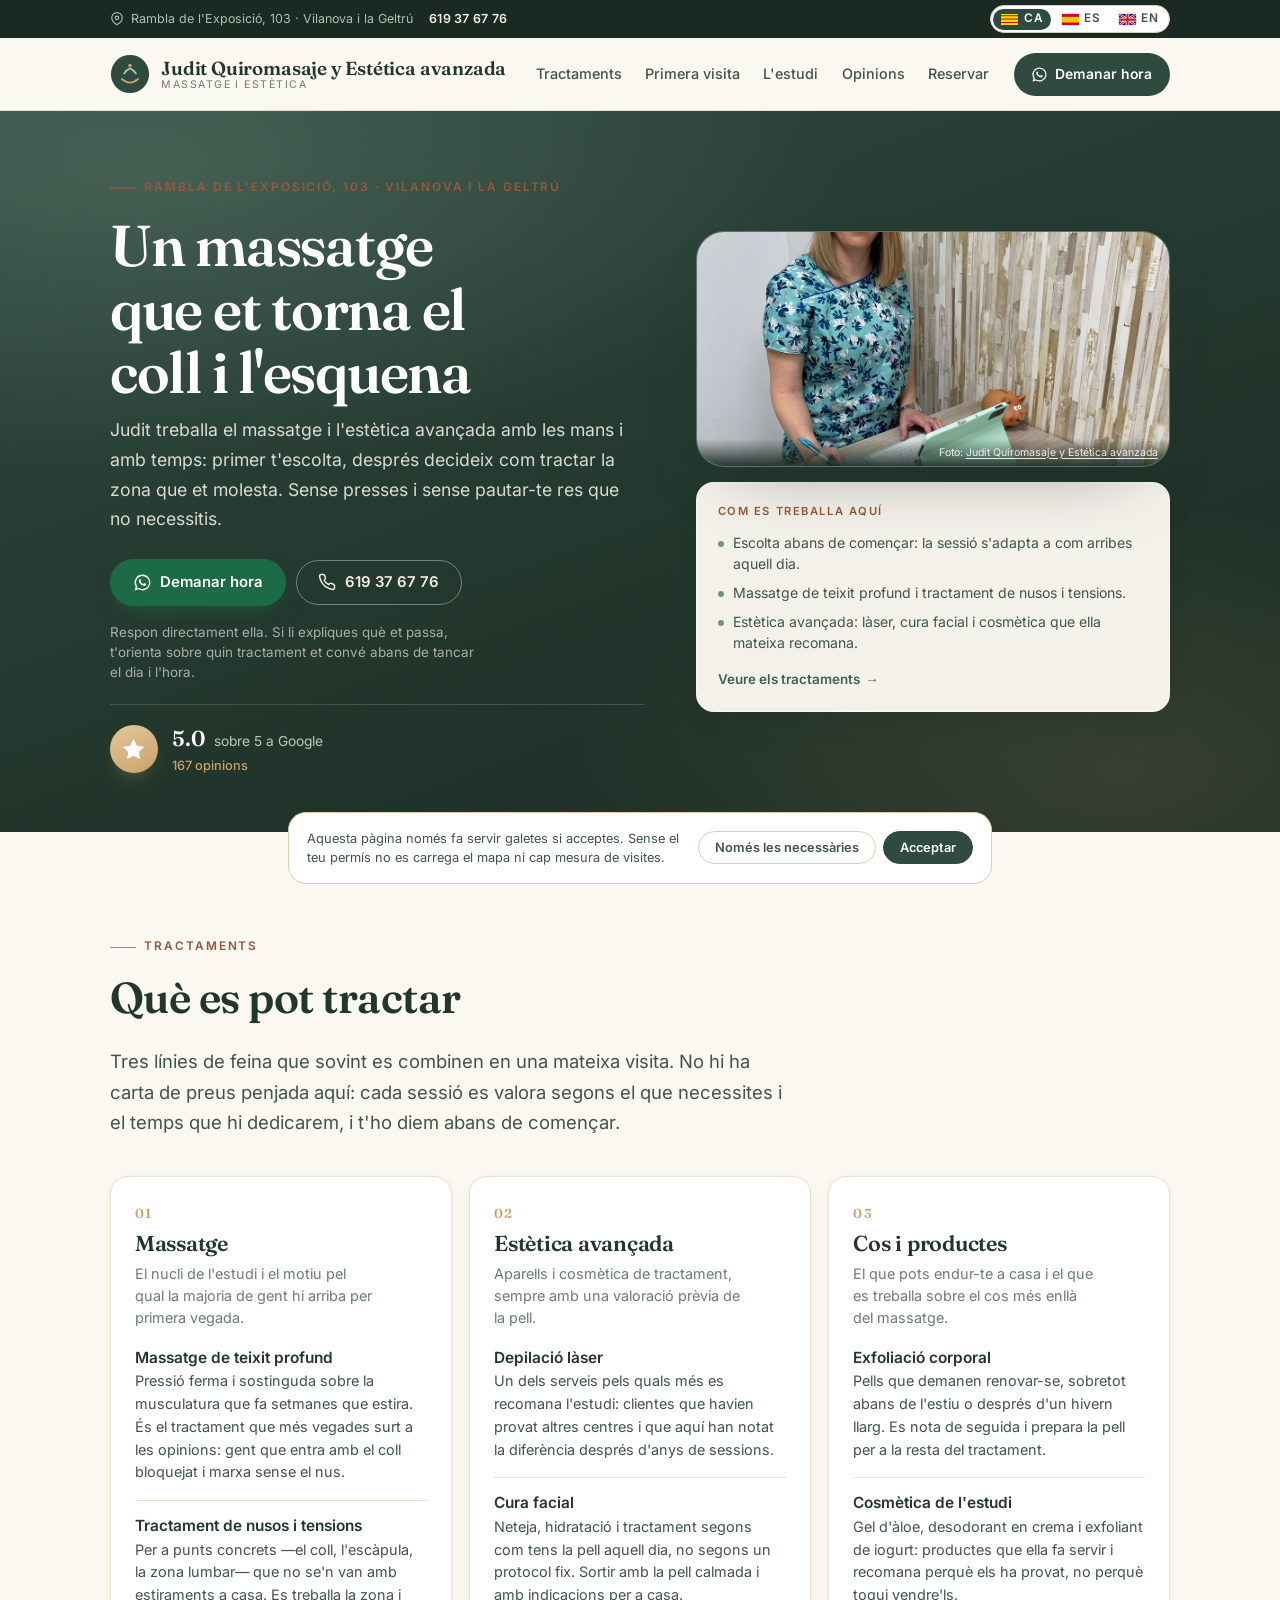
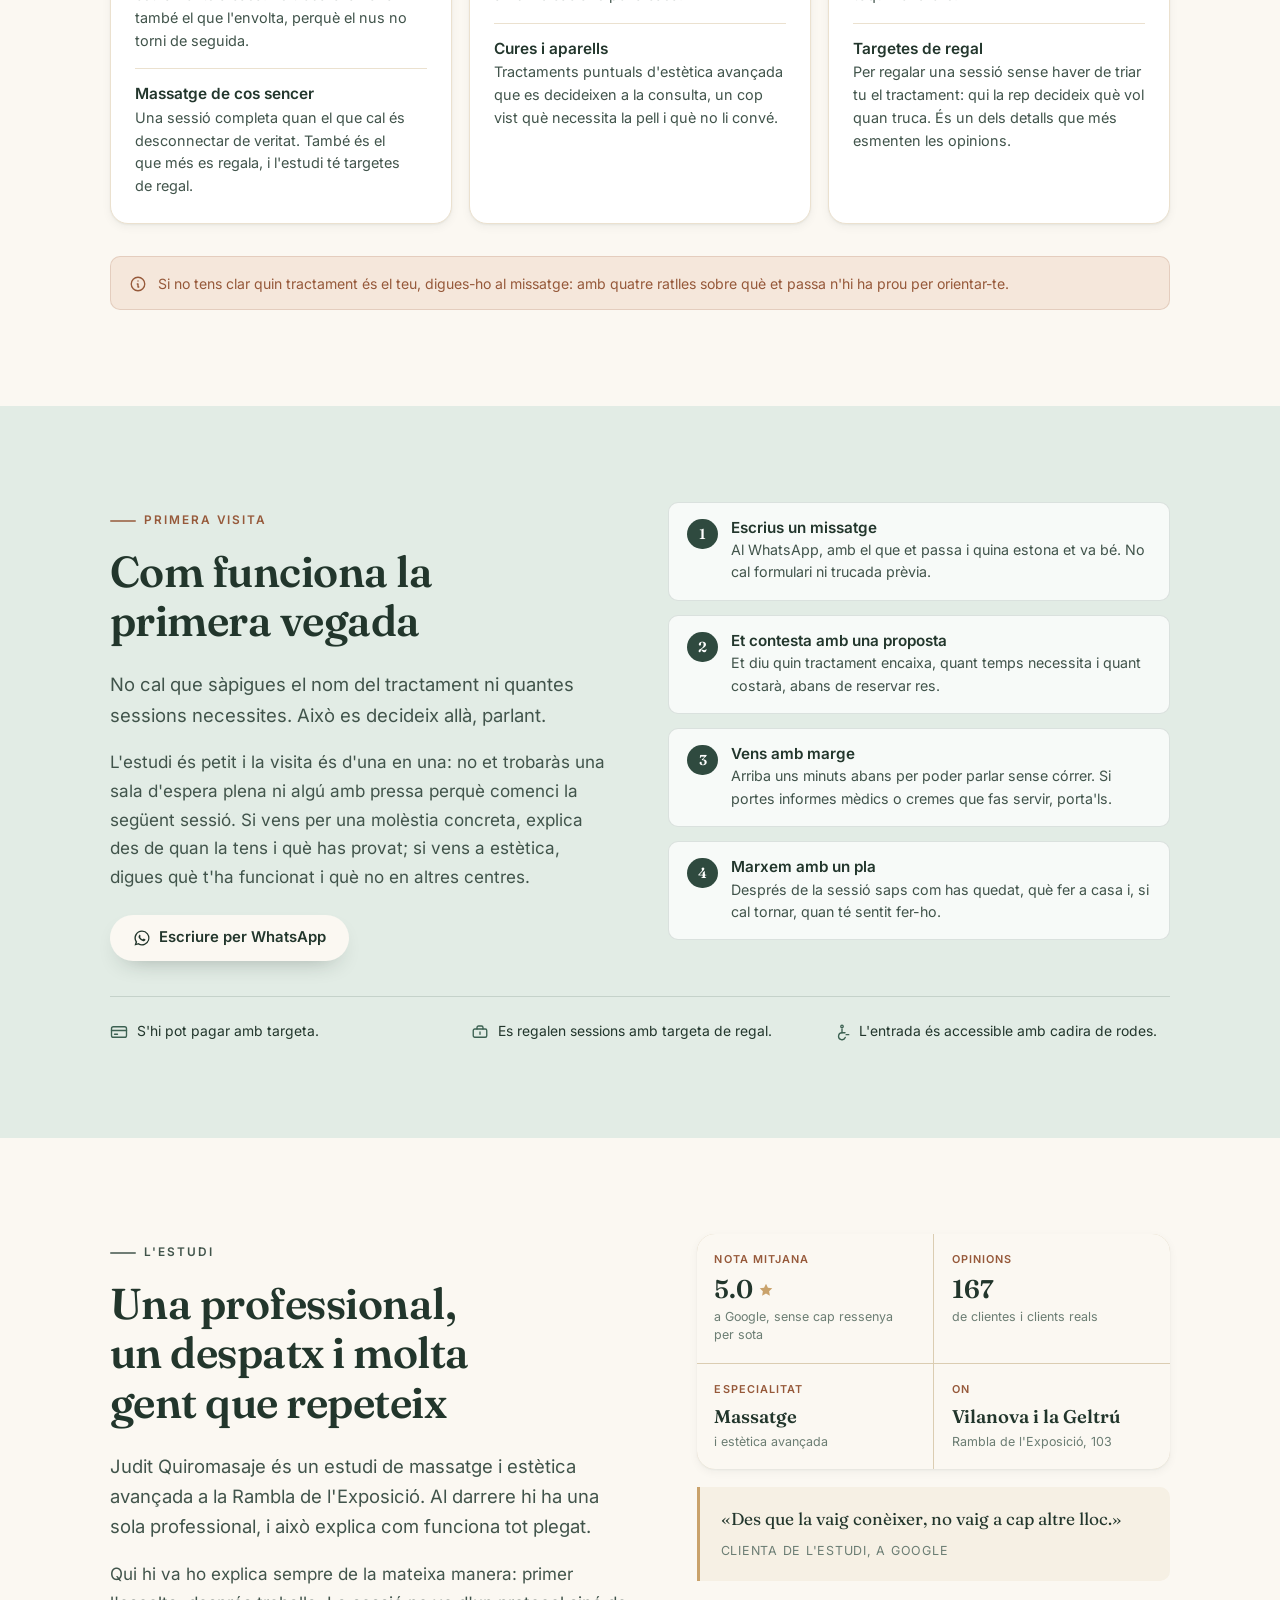
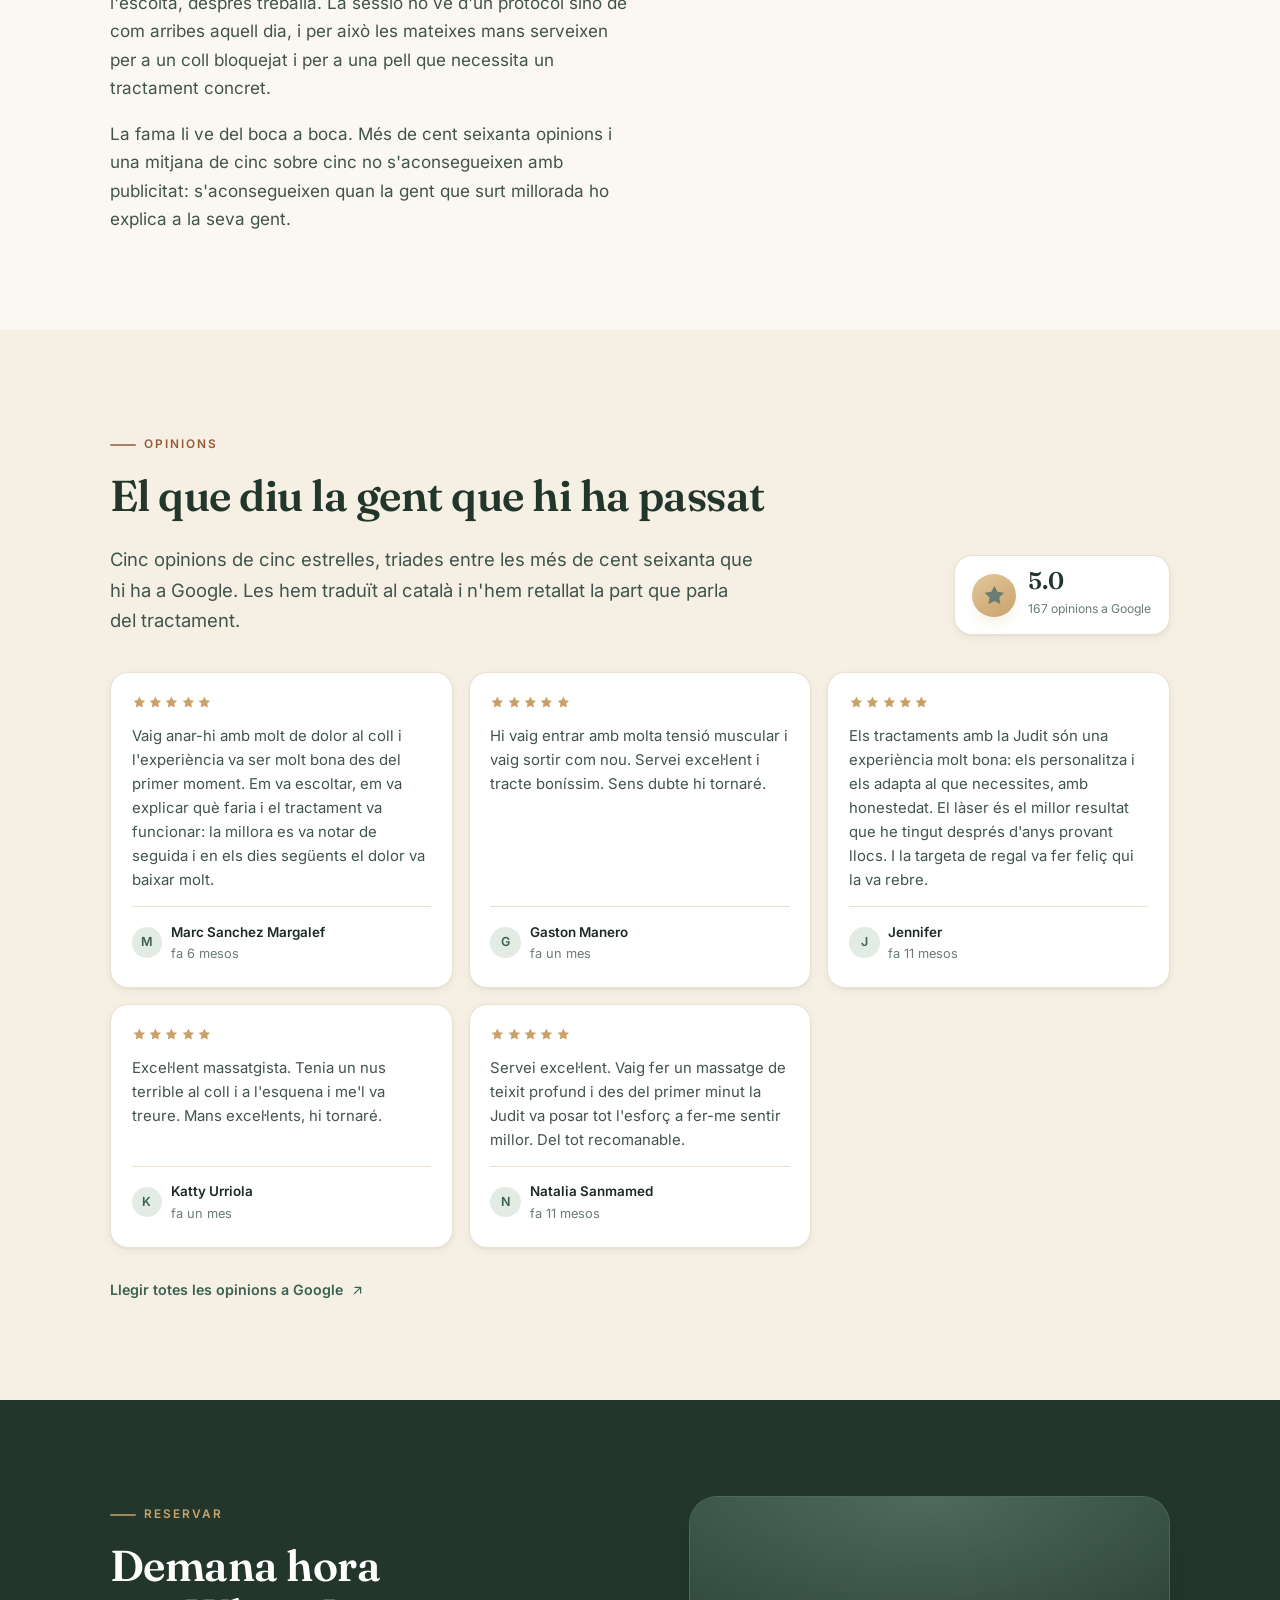
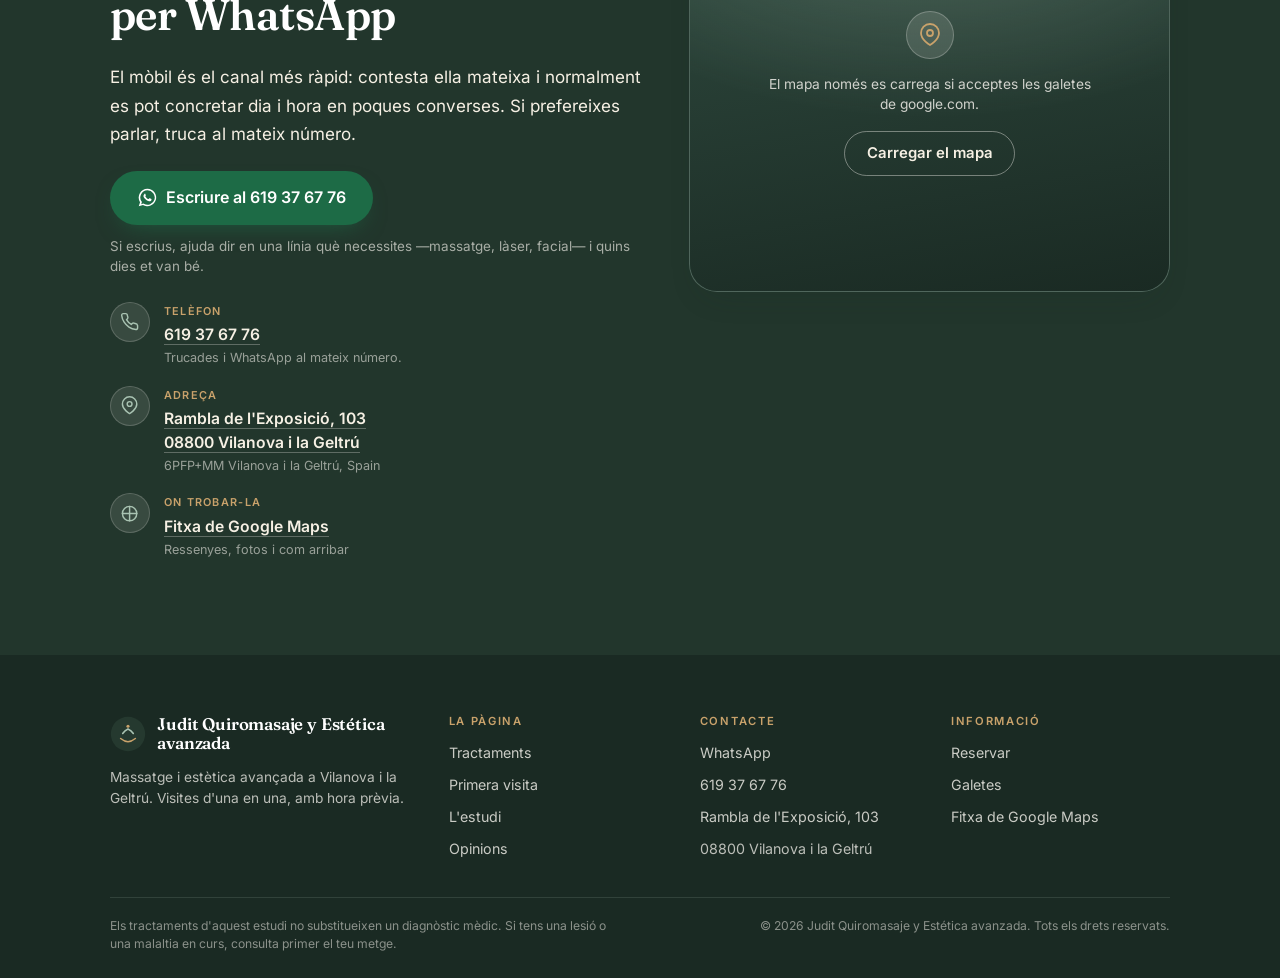
==== index.html @ f1882da8 "Trilingual site for juditquiromasaje" ====
<!DOCTYPE html>
<html lang="ca" dir="ltr">
<head>
<meta charset="utf-8">
<meta name="viewport" content="width=device-width, initial-scale=1">
<title>Judit Quiromasaje — Massatges i estètica avançada a Vilanova i la Geltrú</title>
<meta name="description" content="Estudi de massatge i estètica avançada a la Rambla de l&#39;Exposició, 103, Vilanova i la Geltrú. Massatge de teixit profund, tractaments facials i corporals, làser i cura de la pell. Demana hora per WhatsApp.">
<meta name="author" content="Judit Quiromasaje y Estética avanzada">
<meta name="theme-color" content="#2f4a3f">
<meta name="robots" content="index, follow">
<link rel="canonical" href="https://juditquiromasaje.vilanovailageltru.info/">

<meta property="og:type" content="website">
<meta property="og:site_name" content="Judit Quiromasaje y Estética avanzada">
<meta property="og:title" content="Judit Quiromasaje — Massatges i estètica avançada a Vilanova i la Geltrú">
<meta property="og:description" content="Estudi de massatge i estètica avançada a la Rambla de l&#39;Exposició, 103, Vilanova i la Geltrú. Massatge de teixit profund, tractaments facials i corporals, làser i cura de la pell. Demana hora per WhatsApp.">
<meta property="og:locale" content="ca_ES">
<meta property="og:url" content="https://juditquiromasaje.vilanovailageltru.info/">
<meta property="og:image" content="https://juditquiromasaje.vilanovailageltru.info/assets/img/og-image.jpg">
<meta property="og:image:width" content="1200">
<meta property="og:image:height" content="630">
<meta property="og:image:alt" content="Massatge i estètica avançada a Vilanova i la Geltrú, amb hora per WhatsApp">
<meta name="twitter:card" content="summary_large_image">
<meta name="twitter:title" content="Judit Quiromasaje — Massatges i estètica avançada a Vilanova i la Geltrú">
<meta name="twitter:description" content="Estudi de massatge i estètica avançada a la Rambla de l&#39;Exposició, 103, Vilanova i la Geltrú. Massatge de teixit profund, tractaments facials i corporals, làser i cura de la pell. Demana hora per WhatsApp.">
<meta name="twitter:image" content="https://juditquiromasaje.vilanovailageltru.info/assets/img/og-image.jpg">


<link rel="alternate" hreflang="ca-ES" href="https://juditquiromasaje.vilanovailageltru.info/">

<link rel="alternate" hreflang="es-ES" href="https://juditquiromasaje.vilanovailageltru.info/es/">

<link rel="alternate" hreflang="en-GB" href="https://juditquiromasaje.vilanovailageltru.info/en/">

<link rel="alternate" hreflang="x-default" href="https://juditquiromasaje.vilanovailageltru.info/">


<link rel="icon" href="./assets/img/favicon.svg" type="image/svg+xml">
<link rel="apple-touch-icon" href="./assets/img/apple-touch-icon.png">
<link rel="manifest" href="./site.webmanifest">
<link rel="preload" href="./assets/fonts/fraunces-latin.woff2" as="font" type="font/woff2" crossorigin>
<link rel="preload" href="./assets/fonts/inter-latin.woff2" as="font" type="font/woff2" crossorigin>
<link rel="stylesheet" href="./assets/css/styles.css">
<script type="application/ld+json">
{
  "@context": "https://schema.org",
  "@type": "HealthAndBeautyBusiness",
  "@id": "https://juditquiromasaje.vilanovailageltru.info/#business",
  "name": "Judit Quiromasaje y Estética avanzada",
  "url": "https://juditquiromasaje.vilanovailageltru.info",
  "image": "https://juditquiromasaje.vilanovailageltru.info/assets/img/og-image.jpg",
  "telephone": "+34619376776",
  "address": {
    "@type": "PostalAddress",
    "streetAddress": "Rambla de l'Exposició, 103",
    "postalCode": "08800",
    "addressLocality": "Vilanova i la Geltrú",
    "addressRegion": "Barcelona",
    "addressCountry": "ES"
  },
  "geo": {
    "@type": "GeoCoordinates",
    "latitude": 41.224205,
    "longitude": 1.7366772
  },
  "hasMap": "https://maps.google.com/?cid=7962689806372294087&g_mp=Cilnb29nbGUubWFwcy5wbGFjZXMudjEuUGxhY2VzLlNlYXJjaE5lYXJieRACGAQgAA",
  "inLanguage": "ca",
  "aggregateRating": {
    "@type": "AggregateRating",
    "ratingValue": 5,
    "reviewCount": 167,
    "bestRating": 5,
    "worstRating": 1
  }
}
</script>
<script>
  /* Google Analytics 4 with consent mode. Goes in <head> of every generated page,
     before any other script. Nothing is fetched from Google until the visitor
     accepts, and storage stays denied by default even if the tag loads elsewhere. */
  (function () {
    var ID = 'G-71LT2Q093H';
    var KEY = 'cookie-consent-v1';
    var accepted = false;
    try { accepted = localStorage.getItem(KEY) === 'accepted'; } catch (e) {}

    window.dataLayer = window.dataLayer || [];
    window.gtag = function () { window.dataLayer.push(arguments); };
    gtag('js', new Date());

    gtag('consent', 'default', {
      ad_storage: 'denied',
      ad_user_data: 'denied',
      ad_personalization: 'denied',
      analytics_storage: 'denied'
    });

    function load() {
      if (window.__gaLoaded) return;
      window.__gaLoaded = true;
      var s = document.createElement('script');
      s.async = true;
      s.src = 'https://www.googletagmanager.com/gtag/js?id=' + ID;
      document.head.appendChild(s);
      gtag('config', ID);
    }

    function grant() {
      load();
      gtag('consent', 'update', {
        ad_storage: 'granted',
        ad_user_data: 'granted',
        ad_personalization: 'granted',
        analytics_storage: 'granted'
      });
    }

    /* The cookie banner calls this from BOTH buttons; nothing touches Google before it runs. */
    window.__analyticsConsent = function (isAccepted) {
      try { localStorage.setItem(KEY, isAccepted ? 'accepted' : 'essential'); } catch (e) {}
      if (isAccepted) grant();
    };

    if (accepted) grant();
  })();
</script>
</head>
<body>
<a class="skip-link" href="#main">Salta al contingut</a>

<div class="topbar">
  <div class="wrap topbar__inner">
    <p class="topbar__note">
      <svg viewBox="0 0 24 24" width="14" height="14" fill="none" stroke="currentColor" stroke-width="1.9" stroke-linecap="round" stroke-linejoin="round" aria-hidden="true"><path d="M21 10c0 7-9 12-9 12S3 17 3 10a9 9 0 0 1 18 0Z"/><circle cx="12" cy="10" r="3"/></svg>
      Rambla de l&#39;Exposició, 103 · Vilanova i la Geltrú
    </p>
    <p class="topbar__phone">
      <a href="tel:+34619376776">619 37 67 76</a>
    </p>
    <nav class="langs" aria-label="Idioma">
      
      <a class="langs__link" href="./" hreflang="ca" lang="ca" aria-current="true">
        <span class="langs__flag" aria-hidden="true"><svg viewBox="0 0 24 16"><rect width="24" height="16" fill="#fcdd09"/><g fill="#da121a"><rect y="1.6" width="24" height="1.6"/><rect y="6.4" width="24" height="1.6"/><rect y="11.2" width="24" height="1.6"/></g></svg></span>
        <span class="langs__code">ca</span>
        <span class="sr-only">Català</span>
      </a>
      
      <a class="langs__link" href="./es/" hreflang="es" lang="es">
        <span class="langs__flag" aria-hidden="true"><svg viewBox="0 0 24 16"><rect width="24" height="16" fill="#c60b1e"/><rect y="4" width="24" height="8" fill="#ffc400"/></svg></span>
        <span class="langs__code">es</span>
        <span class="sr-only">Español</span>
      </a>
      
      <a class="langs__link" href="./en/" hreflang="en" lang="en">
        <span class="langs__flag" aria-hidden="true"><svg viewBox="0 0 24 16"><rect width="24" height="16" fill="#00247d"/><path d="M0 0 24 16M24 0 0 16" stroke="#fff" stroke-width="3.2"/><path d="M0 0 24 16M24 0 0 16" stroke="#cf142b" stroke-width="1.6"/><path d="M12 0v16M0 8h24" stroke="#fff" stroke-width="5.2"/><path d="M12 0v16M0 8h24" stroke="#cf142b" stroke-width="3"/></svg></span>
        <span class="langs__code">en</span>
        <span class="sr-only">English</span>
      </a>
      
    </nav>
  </div>
</div>

<header class="header">
  <div class="wrap header__inner">
    <a class="brand" href="./" aria-label="Judit Quiromasaje y Estética avanzada — Vilanova i la Geltrú">
      <svg class="brand__mark" viewBox="0 0 44 44" width="40" height="40" aria-hidden="true">
        <circle cx="22" cy="22" r="21" fill="#2f4a3f"/>
        <path d="M13 27.5c3.2 2.6 5.9 3.9 9 3.9s5.8-1.3 9-3.9" stroke="#c9a26b" stroke-width="1.9" fill="none" stroke-linecap="round"/>
        <path d="M15.5 21.4c2-3.1 4.1-4.6 6.5-5.6 2.4 1 4.5 2.5 6.5 5.6" stroke="#a9c3b2" stroke-width="1.9" fill="none" stroke-linecap="round"/>
        <circle cx="22" cy="12.6" r="1.9" fill="#c9a26b"/>
      </svg>
      <span class="brand__text">
        <span class="brand__name">Judit Quiromasaje y Estética avanzada</span>
        <span class="brand__sub">Massatge i estètica</span>
      </span>
    </a>
    <nav class="nav" id="site-nav" data-open="false" aria-label="Navegació principal">
      <ul class="nav__list">
        <li><a class="nav__link" href="#tractaments">Tractaments</a></li>
        <li><a class="nav__link" href="#primera-visita">Primera visita</a></li>
        <li><a class="nav__link" href="#estudi">L&#39;estudi</a></li>
        <li><a class="nav__link" href="#opinions">Opinions</a></li>
        <li><a class="nav__link" href="#contacte">Reservar</a></li>
      </ul>
    </nav>
    <a class="header__cta" href="https://wa.me/34619376776" target="_blank" rel="noopener">
      <svg viewBox="0 0 24 24" width="17" height="17" fill="currentColor" aria-hidden="true"><path d="M12 2a10 10 0 0 0-8.5 15.3L2 22l4.8-1.4A10 10 0 1 0 12 2Zm0 1.8a8.2 8.2 0 1 1-4.2 15.2l-.4-.2-2.6.8.8-2.5-.3-.4A8.2 8.2 0 0 1 12 3.8Zm-3 4c-.2 0-.5.1-.7.4-.3.3-.9 1-.9 2s.7 2.2 1 2.5c.2.3 1.5 2.1 3.7 2.9 1.8.7 2.2.6 2.6.6.5 0 1.5-.6 1.7-1.2.2-.6.2-1.1.2-1.2-.1-.1-.3-.2-.6-.3l-1.5-.7c-.2-.1-.4-.1-.5.1l-.6.8c-.1.2-.3.2-.5.1a7 7 0 0 1-2-1.3 7.6 7.6 0 0 1-1.4-1.8c-.1-.2 0-.3.1-.4l.5-.6c.1-.2.1-.3 0-.4l-.7-1.6c-.1-.4-.3-.4-.4-.4H9Z"/></svg>
      Demanar hora
    </a>
    <button class="nav-toggle" type="button" aria-expanded="false" aria-controls="site-nav" aria-label="Obre o tanca el menú">
      <svg viewBox="0 0 24 24" width="22" height="22" fill="none" stroke="currentColor" stroke-width="2" stroke-linecap="round" aria-hidden="true"><path d="M4 7h16M4 12h16M4 17h16"/></svg>
    </button>
  </div>
</header>

<main id="main">

  <!-- ================= HERO ================= -->
  <section class="hero" aria-labelledby="hero-title">
    <span class="hero__wash" aria-hidden="true"></span>
    <div class="wrap hero__inner">
      <div class="hero__copy">
        <p class="eyebrow">Rambla de l&#39;Exposició, 103 · Vilanova i la Geltrú</p>
        <h1 class="hero__title" id="hero-title">Un massatge que et torna el coll i l&#39;esquena</h1>
        <p class="hero__subtitle">Judit treballa el massatge i l&#39;estètica avançada amb les mans i amb temps: primer t&#39;escolta, després decideix com tractar la zona que et molesta. Sense presses i sense pautar-te res que no necessitis.</p>
        <div class="hero__actions">
          <a class="btn btn--wa" href="https://wa.me/34619376776" target="_blank" rel="noopener">
            <svg viewBox="0 0 24 24" width="19" height="19" fill="currentColor" aria-hidden="true"><path d="M12 2a10 10 0 0 0-8.5 15.3L2 22l4.8-1.4A10 10 0 1 0 12 2Zm0 1.8a8.2 8.2 0 1 1-4.2 15.2l-.4-.2-2.6.8.8-2.5-.3-.4A8.2 8.2 0 0 1 12 3.8Zm-3 4c-.2 0-.5.1-.7.4-.3.3-.9 1-.9 2s.7 2.2 1 2.5c.2.3 1.5 2.1 3.7 2.9 1.8.7 2.2.6 2.6.6.5 0 1.5-.6 1.7-1.2.2-.6.2-1.1.2-1.2-.1-.1-.3-.2-.6-.3l-1.5-.7c-.2-.1-.4-.1-.5.1l-.6.8c-.1.2-.3.2-.5.1a7 7 0 0 1-2-1.3 7.6 7.6 0 0 1-1.4-1.8c-.1-.2 0-.3.1-.4l.5-.6c.1-.2.1-.3 0-.4l-.7-1.6c-.1-.4-.3-.4-.4-.4H9Z"/></svg>
            Demanar hora
          </a>
          <a class="btn btn--outline" href="tel:+34619376776">
            <svg viewBox="0 0 24 24" width="18" height="18" fill="none" stroke="currentColor" stroke-width="1.9" stroke-linecap="round" stroke-linejoin="round" aria-hidden="true"><path d="M22 16.9v3a2 2 0 0 1-2.2 2 19.8 19.8 0 0 1-8.6-3.1 19.5 19.5 0 0 1-6-6A19.8 19.8 0 0 1 2.1 4.2 2 2 0 0 1 4.1 2h3a2 2 0 0 1 2 1.7c.1.9.4 1.8.7 2.6a2 2 0 0 1-.5 2.1L8.1 9.6a16 16 0 0 0 6 6l1.2-1.2a2 2 0 0 1 2.1-.5c.8.3 1.7.6 2.6.7a2 2 0 0 1 1.7 2.1Z"/></svg>
            619 37 67 76
          </a>
        </div>
        <p class="hero__hint">Respon directament ella. Si li expliques què et passa, t&#39;orienta sobre quin tractament et convé abans de tancar el dia i l&#39;hora.</p>
        <div class="hero__proof">
          <span class="rating__star" aria-hidden="true">
            <svg viewBox="0 0 24 24" fill="currentColor"><path d="M12 2.6l2.9 5.9 6.5.95-4.7 4.6 1.1 6.45L12 17.4l-5.8 3.1 1.1-6.45-4.7-4.6 6.5-.95L12 2.6Z"/></svg>
          </span>
          <p class="hero__proofText">
            <strong>5.0</strong> sobre 5 a Google
            <span class="rating__count">167 opinions</span>
          </p>
        </div>
      </div>

      <div class="hero__aside">
        
        <figure class="hero__photo">
          <img src="./assets/img/hero-photo.jpg" alt="Interior de l&#39;estudi de massatge i estètica de Judit Quiromasaje, a Vilanova i la Geltrú" width="1050" height="1400" fetchpriority="high" decoding="async">
          
          <figcaption data-photo-credit>Foto:
            <a href="https://maps.google.com/maps/contrib/117145255998800128202" target="_blank" rel="noopener nofollow">Judit Quiromasaje y Estética avanzada</a>
          </figcaption>
          
        </figure>
        
        <div class="hero__card">
          <p class="hero__cardKicker">Com es treballa aquí</p>
          <ul class="hero__cardList">
            <li>
              <span class="dot" aria-hidden="true"></span>
              <span>Escolta abans de començar: la sessió s&#39;adapta a com arribes aquell dia.</span>
            </li>
            <li>
              <span class="dot" aria-hidden="true"></span>
              <span>Massatge de teixit profund i tractament de nusos i tensions.</span>
            </li>
            <li>
              <span class="dot" aria-hidden="true"></span>
              <span>Estètica avançada: làser, cura facial i cosmètica que ella mateixa recomana.</span>
            </li>
          </ul>
          <a class="hero__cardLink" href="#tractaments">Veure els tractaments</a>
        </div>
      </div>
    </div>
  </section>

  <!-- ================= TREATMENTS ================= -->
  <section class="section" id="tractaments" aria-labelledby="treat-title">
    <div class="wrap">
      <div class="section__head reveal">
        <p class="eyebrow">Tractaments</p>
        <h2 class="h2" id="treat-title">Què es pot tractar</h2>
        <p class="lead">Tres línies de feina que sovint es combinen en una mateixa visita. No hi ha carta de preus penjada aquí: cada sessió es valora segons el que necessites i el temps que hi dedicarem, i t&#39;ho diem abans de començar.</p>
      </div>

      <div class="groups">
        <article class="group reveal">
          <header class="group__head">
            <span class="group__index">01</span>
            <h3 class="group__title">Massatge</h3>
            <p class="group__lead">El nucli de l&#39;estudi i el motiu pel qual la majoria de gent hi arriba per primera vegada.</p>
          </header>
          <ul class="group__list">
            
            <li class="treatment">
              <h4 class="treatment__name">Massatge de teixit profund</h4>
              <p class="treatment__text">Pressió ferma i sostinguda sobre la musculatura que fa setmanes que estira. És el tractament que més vegades surt a les opinions: gent que entra amb el coll bloquejat i marxa sense el nus.</p>
            </li>
            
            <li class="treatment">
              <h4 class="treatment__name">Tractament de nusos i tensions</h4>
              <p class="treatment__text">Per a punts concrets —el coll, l&#39;escàpula, la zona lumbar— que no se&#39;n van amb estiraments a casa. Es treballa la zona i també el que l&#39;envolta, perquè el nus no torni de seguida.</p>
            </li>
            
            <li class="treatment">
              <h4 class="treatment__name">Massatge de cos sencer</h4>
              <p class="treatment__text">Una sessió completa quan el que cal és desconnectar de veritat. També és el que més es regala, i l&#39;estudi té targetes de regal.</p>
            </li>
            
          </ul>
        </article>

        <article class="group reveal">
          <header class="group__head">
            <span class="group__index">02</span>
            <h3 class="group__title">Estètica avançada</h3>
            <p class="group__lead">Aparells i cosmètica de tractament, sempre amb una valoració prèvia de la pell.</p>
          </header>
          <ul class="group__list">
            
            <li class="treatment">
              <h4 class="treatment__name">Depilació làser</h4>
              <p class="treatment__text">Un dels serveis pels quals més es recomana l&#39;estudi: clientes que havien provat altres centres i que aquí han notat la diferència després d&#39;anys de sessions.</p>
            </li>
            
            <li class="treatment">
              <h4 class="treatment__name">Cura facial</h4>
              <p class="treatment__text">Neteja, hidratació i tractament segons com tens la pell aquell dia, no segons un protocol fix. Sortir amb la pell calmada i amb indicacions per a casa.</p>
            </li>
            
            <li class="treatment">
              <h4 class="treatment__name">Cures i aparells</h4>
              <p class="treatment__text">Tractaments puntuals d&#39;estètica avançada que es decideixen a la consulta, un cop vist què necessita la pell i què no li convé.</p>
            </li>
            
          </ul>
        </article>

        <article class="group reveal">
          <header class="group__head">
            <span class="group__index">03</span>
            <h3 class="group__title">Cos i productes</h3>
            <p class="group__lead">El que pots endur-te a casa i el que es treballa sobre el cos més enllà del massatge.</p>
          </header>
          <ul class="group__list">
            
            <li class="treatment">
              <h4 class="treatment__name">Exfoliació corporal</h4>
              <p class="treatment__text">Pells que demanen renovar-se, sobretot abans de l&#39;estiu o després d&#39;un hivern llarg. Es nota de seguida i prepara la pell per a la resta del tractament.</p>
            </li>
            
            <li class="treatment">
              <h4 class="treatment__name">Cosmètica de l&#39;estudi</h4>
              <p class="treatment__text">Gel d&#39;àloe, desodorant en crema i exfoliant de iogurt: productes que ella fa servir i recomana perquè els ha provat, no perquè toqui vendre&#39;ls.</p>
            </li>
            
            <li class="treatment">
              <h4 class="treatment__name">Targetes de regal</h4>
              <p class="treatment__text">Per regalar una sessió sense haver de triar tu el tractament: qui la rep decideix què vol quan truca. És un dels detalls que més esmenten les opinions.</p>
            </li>
            
          </ul>
        </article>
      </div>

      <p class="note reveal">
        <svg viewBox="0 0 24 24" width="18" height="18" fill="none" stroke="currentColor" stroke-width="1.8" stroke-linecap="round" stroke-linejoin="round" aria-hidden="true"><circle cx="12" cy="12" r="9"/><path d="M12 8h.01M11 12h1v4h1"/></svg>
        Si no tens clar quin tractament és el teu, digues-ho al missatge: amb quatre ratlles sobre què et passa n&#39;hi ha prou per orientar-te.
      </p>
    </div>
  </section>

  <!-- ================= FIRST VISIT ================= -->
  <section class="section section--sage" id="primera-visita" aria-labelledby="first-title">
    <div class="wrap">
      <div class="first__grid">
        <div class="reveal">
          <p class="eyebrow">Primera visita</p>
          <h2 class="h2" id="first-title">Com funciona la primera vegada</h2>
          <p class="lead">No cal que sàpigues el nom del tractament ni quantes sessions necessites. Això es decideix allà, parlant.</p>
          <p class="first__body">L&#39;estudi és petit i la visita és d&#39;una en una: no et trobaràs una sala d&#39;espera plena ni algú amb pressa perquè comenci la següent sessió. Si vens per una molèstia concreta, explica des de quan la tens i què has provat; si vens a estètica, digues què t&#39;ha funcionat i què no en altres centres.</p>
          <a class="btn btn--cream" href="https://wa.me/34619376776" target="_blank" rel="noopener">
            <svg viewBox="0 0 24 24" width="18" height="18" fill="currentColor" aria-hidden="true"><path d="M12 2a10 10 0 0 0-8.5 15.3L2 22l4.8-1.4A10 10 0 1 0 12 2Zm0 1.8a8.2 8.2 0 1 1-4.2 15.2l-.4-.2-2.6.8.8-2.5-.3-.4A8.2 8.2 0 0 1 12 3.8Zm-3 4c-.2 0-.5.1-.7.4-.3.3-.9 1-.9 2s.7 2.2 1 2.5c.2.3 1.5 2.1 3.7 2.9 1.8.7 2.2.6 2.6.6.5 0 1.5-.6 1.7-1.2.2-.6.2-1.1.2-1.2-.1-.1-.3-.2-.6-.3l-1.5-.7c-.2-.1-.4-.1-.5.1l-.6.8c-.1.2-.3.2-.5.1a7 7 0 0 1-2-1.3 7.6 7.6 0 0 1-1.4-1.8c-.1-.2 0-.3.1-.4l.5-.6c.1-.2.1-.3 0-.4l-.7-1.6c-.1-.4-.3-.4-.4-.4H9Z"/></svg>
            Escriure per WhatsApp
          </a>
        </div>

        <ol class="steps reveal">
          <li class="step">
            <span class="step__num">1</span>
            <div>
              <h3 class="step__title">Escrius un missatge</h3>
              <p class="step__text">Al WhatsApp, amb el que et passa i quina estona et va bé. No cal formulari ni trucada prèvia.</p>
            </div>
          </li>
          <li class="step">
            <span class="step__num">2</span>
            <div>
              <h3 class="step__title">Et contesta amb una proposta</h3>
              <p class="step__text">Et diu quin tractament encaixa, quant temps necessita i quant costarà, abans de reservar res.</p>
            </div>
          </li>
          <li class="step">
            <span class="step__num">3</span>
            <div>
              <h3 class="step__title">Vens amb marge</h3>
              <p class="step__text">Arriba uns minuts abans per poder parlar sense córrer. Si portes informes mèdics o cremes que fas servir, porta&#39;ls.</p>
            </div>
          </li>
          <li class="step">
            <span class="step__num">4</span>
            <div>
              <h3 class="step__title">Marxem amb un pla</h3>
              <p class="step__text">Després de la sessió saps com has quedat, què fer a casa i, si cal tornar, quan té sentit fer-ho.</p>
            </div>
          </li>
        </ol>
      </div>

      <ul class="practical reveal">
        <li>
          <svg viewBox="0 0 24 24" width="18" height="18" fill="none" stroke="currentColor" stroke-width="1.8" stroke-linecap="round" stroke-linejoin="round" aria-hidden="true"><rect x="2" y="5" width="20" height="14" rx="2.5"/><path d="M2 10h20"/><path d="M6 15h4"/></svg>
          <span>S&#39;hi pot pagar amb targeta.</span>
        </li>
        <li>
          <svg viewBox="0 0 24 24" width="18" height="18" fill="none" stroke="currentColor" stroke-width="1.8" stroke-linecap="round" stroke-linejoin="round" aria-hidden="true"><rect x="3" y="8" width="18" height="11" rx="2"/><path d="M8 8V6a2 2 0 0 1 2-2h4a2 2 0 0 1 2 2v2"/><path d="M12 12v3"/></svg>
          <span>Es regalen sessions amb targeta de regal.</span>
        </li>
        <li>
          <svg viewBox="0 0 24 24" width="18" height="18" fill="none" stroke="currentColor" stroke-width="1.8" stroke-linecap="round" stroke-linejoin="round" aria-hidden="true"><circle cx="12" cy="4.5" r="1.6"/><path d="M12 8v5h4"/><path d="M12 13a4.6 4.6 0 1 0 4.3 6.3"/><path d="M17.5 15.5h3.5"/></svg>
          <span>L&#39;entrada és accessible amb cadira de rodes.</span>
        </li>
      </ul>
    </div>
  </section>

  <!-- ================= ABOUT / STUDIO ================= -->
  <section class="section" id="estudi" aria-labelledby="studio-title">
    <div class="wrap">
      <div class="about__grid">
        <div class="about__copy reveal">
          <p class="eyebrow">L&#39;estudi</p>
          <h2 class="h2" id="studio-title">Una professional, un despatx i molta gent que repeteix</h2>
          <p class="lead">Judit Quiromasaje és un estudi de massatge i estètica avançada a la Rambla de l&#39;Exposició. Al darrere hi ha una sola professional, i això explica com funciona tot plegat.</p>
          <p>Qui hi va ho explica sempre de la mateixa manera: primer l&#39;escolta, després treballa. La sessió no ve d&#39;un protocol sinó de com arribes aquell dia, i per això les mateixes mans serveixen per a un coll bloquejat i per a una pell que necessita un tractament concret.</p>
          <p>La fama li ve del boca a boca. Més de cent seixanta opinions i una mitjana de cinc sobre cinc no s&#39;aconsegueixen amb publicitat: s&#39;aconsegueixen quan la gent que surt millorada ho explica a la seva gent.</p>
        </div>
        <div class="reveal">
          <dl class="stats">
            <div class="stat">
              <dt class="stat__label">Nota mitjana</dt>
              <dd class="stat__value">
                5.0
                <svg viewBox="0 0 24 24" fill="currentColor" aria-hidden="true"><path d="M12 2.6l2.9 5.9 6.5.95-4.7 4.6 1.1 6.45L12 17.4l-5.8 3.1 1.1-6.45-4.7-4.6 6.5-.95L12 2.6Z"/></svg>
              </dd>
              <p class="stat__label">a Google, sense cap ressenya per sota</p>
            </div>
            <div class="stat">
              <dt class="stat__label">Opinions</dt>
              <dd class="stat__value">167</dd>
              <p class="stat__label">de clientes i clients reals</p>
            </div>
            <div class="stat">
              <dt class="stat__label">Especialitat</dt>
              <dd class="stat__value stat__value--text">Massatge</dd>
              <p class="stat__label">i estètica avançada</p>
            </div>
            <div class="stat">
              <dt class="stat__label">On</dt>
              <dd class="stat__value stat__value--text">Vilanova i la Geltrú</dd>
              <p class="stat__label">Rambla de l&#39;Exposició, 103</p>
            </div>
          </dl>
          <figure class="pull">
            <blockquote><p>«Des que la vaig conèixer, no vaig a cap altre lloc.»</p></blockquote>
            <figcaption>Clienta de l&#39;estudi, a Google</figcaption>
          </figure>
        </div>
      </div>
    </div>
  </section>

  <!-- ================= REVIEWS ================= -->
  <section class="section section--sand" id="opinions" aria-labelledby="reviews-title">
    <div class="wrap">
      <div class="reviews__head reveal">
        <div>
          <p class="eyebrow">Opinions</p>
          <h2 class="h2" id="reviews-title">El que diu la gent que hi ha passat</h2>
          <p class="lead">Cinc opinions de cinc estrelles, triades entre les més de cent seixanta que hi ha a Google. Les hem traduït al català i n&#39;hem retallat la part que parla del tractament.</p>
        </div>
        <div class="reviews__score">
          <span class="rating__star" aria-hidden="true">
            <svg viewBox="0 0 24 24" fill="currentColor"><path d="M12 2.6l2.9 5.9 6.5.95-4.7 4.6 1.1 6.45L12 17.4l-5.8 3.1 1.1-6.45-4.7-4.6 6.5-.95L12 2.6Z"/></svg>
          </span>
          <div>
            <b>5.0</b>
            <span>167 opinions a Google</span>
          </div>
        </div>
      </div>
      <div class="quotes">
        
        <figure class="quote reveal">
          <div class="quote__stars" aria-label="5 de 5 estrelles">
            <svg viewBox="0 0 24 24" fill="currentColor" aria-hidden="true"><path d="M12 2.6l2.9 5.9 6.5.95-4.7 4.6 1.1 6.45L12 17.4l-5.8 3.1 1.1-6.45-4.7-4.6 6.5-.95L12 2.6Z"/></svg><svg viewBox="0 0 24 24" fill="currentColor" aria-hidden="true"><path d="M12 2.6l2.9 5.9 6.5.95-4.7 4.6 1.1 6.45L12 17.4l-5.8 3.1 1.1-6.45-4.7-4.6 6.5-.95L12 2.6Z"/></svg><svg viewBox="0 0 24 24" fill="currentColor" aria-hidden="true"><path d="M12 2.6l2.9 5.9 6.5.95-4.7 4.6 1.1 6.45L12 17.4l-5.8 3.1 1.1-6.45-4.7-4.6 6.5-.95L12 2.6Z"/></svg><svg viewBox="0 0 24 24" fill="currentColor" aria-hidden="true"><path d="M12 2.6l2.9 5.9 6.5.95-4.7 4.6 1.1 6.45L12 17.4l-5.8 3.1 1.1-6.45-4.7-4.6 6.5-.95L12 2.6Z"/></svg><svg viewBox="0 0 24 24" fill="currentColor" aria-hidden="true"><path d="M12 2.6l2.9 5.9 6.5.95-4.7 4.6 1.1 6.45L12 17.4l-5.8 3.1 1.1-6.45-4.7-4.6 6.5-.95L12 2.6Z"/></svg>
          </div>
          <blockquote><p>Vaig anar-hi amb molt de dolor al coll i l&#39;experiència va ser molt bona des del primer moment. Em va escoltar, em va explicar què faria i el tractament va funcionar: la millora es va notar de seguida i en els dies següents el dolor va baixar molt.</p></blockquote>
          <figcaption>
            <span class="quote__avatar" aria-hidden="true">M</span>
            <span>
              <strong>Marc Sanchez Margalef</strong>
              fa 6 mesos
            </span>
          </figcaption>
        </figure>
        
        <figure class="quote reveal">
          <div class="quote__stars" aria-label="5 de 5 estrelles">
            <svg viewBox="0 0 24 24" fill="currentColor" aria-hidden="true"><path d="M12 2.6l2.9 5.9 6.5.95-4.7 4.6 1.1 6.45L12 17.4l-5.8 3.1 1.1-6.45-4.7-4.6 6.5-.95L12 2.6Z"/></svg><svg viewBox="0 0 24 24" fill="currentColor" aria-hidden="true"><path d="M12 2.6l2.9 5.9 6.5.95-4.7 4.6 1.1 6.45L12 17.4l-5.8 3.1 1.1-6.45-4.7-4.6 6.5-.95L12 2.6Z"/></svg><svg viewBox="0 0 24 24" fill="currentColor" aria-hidden="true"><path d="M12 2.6l2.9 5.9 6.5.95-4.7 4.6 1.1 6.45L12 17.4l-5.8 3.1 1.1-6.45-4.7-4.6 6.5-.95L12 2.6Z"/></svg><svg viewBox="0 0 24 24" fill="currentColor" aria-hidden="true"><path d="M12 2.6l2.9 5.9 6.5.95-4.7 4.6 1.1 6.45L12 17.4l-5.8 3.1 1.1-6.45-4.7-4.6 6.5-.95L12 2.6Z"/></svg><svg viewBox="0 0 24 24" fill="currentColor" aria-hidden="true"><path d="M12 2.6l2.9 5.9 6.5.95-4.7 4.6 1.1 6.45L12 17.4l-5.8 3.1 1.1-6.45-4.7-4.6 6.5-.95L12 2.6Z"/></svg>
          </div>
          <blockquote><p>Hi vaig entrar amb molta tensió muscular i vaig sortir com nou. Servei excel·lent i tracte boníssim. Sens dubte hi tornaré.</p></blockquote>
          <figcaption>
            <span class="quote__avatar" aria-hidden="true">G</span>
            <span>
              <strong>Gaston Manero</strong>
              fa un mes
            </span>
          </figcaption>
        </figure>
        
        <figure class="quote reveal">
          <div class="quote__stars" aria-label="5 de 5 estrelles">
            <svg viewBox="0 0 24 24" fill="currentColor" aria-hidden="true"><path d="M12 2.6l2.9 5.9 6.5.95-4.7 4.6 1.1 6.45L12 17.4l-5.8 3.1 1.1-6.45-4.7-4.6 6.5-.95L12 2.6Z"/></svg><svg viewBox="0 0 24 24" fill="currentColor" aria-hidden="true"><path d="M12 2.6l2.9 5.9 6.5.95-4.7 4.6 1.1 6.45L12 17.4l-5.8 3.1 1.1-6.45-4.7-4.6 6.5-.95L12 2.6Z"/></svg><svg viewBox="0 0 24 24" fill="currentColor" aria-hidden="true"><path d="M12 2.6l2.9 5.9 6.5.95-4.7 4.6 1.1 6.45L12 17.4l-5.8 3.1 1.1-6.45-4.7-4.6 6.5-.95L12 2.6Z"/></svg><svg viewBox="0 0 24 24" fill="currentColor" aria-hidden="true"><path d="M12 2.6l2.9 5.9 6.5.95-4.7 4.6 1.1 6.45L12 17.4l-5.8 3.1 1.1-6.45-4.7-4.6 6.5-.95L12 2.6Z"/></svg><svg viewBox="0 0 24 24" fill="currentColor" aria-hidden="true"><path d="M12 2.6l2.9 5.9 6.5.95-4.7 4.6 1.1 6.45L12 17.4l-5.8 3.1 1.1-6.45-4.7-4.6 6.5-.95L12 2.6Z"/></svg>
          </div>
          <blockquote><p>Els tractaments amb la Judit són una experiència molt bona: els personalitza i els adapta al que necessites, amb honestedat. El làser és el millor resultat que he tingut després d&#39;anys provant llocs. I la targeta de regal va fer feliç qui la va rebre.</p></blockquote>
          <figcaption>
            <span class="quote__avatar" aria-hidden="true">J</span>
            <span>
              <strong>Jennifer</strong>
              fa 11 mesos
            </span>
          </figcaption>
        </figure>
        
        <figure class="quote reveal">
          <div class="quote__stars" aria-label="5 de 5 estrelles">
            <svg viewBox="0 0 24 24" fill="currentColor" aria-hidden="true"><path d="M12 2.6l2.9 5.9 6.5.95-4.7 4.6 1.1 6.45L12 17.4l-5.8 3.1 1.1-6.45-4.7-4.6 6.5-.95L12 2.6Z"/></svg><svg viewBox="0 0 24 24" fill="currentColor" aria-hidden="true"><path d="M12 2.6l2.9 5.9 6.5.95-4.7 4.6 1.1 6.45L12 17.4l-5.8 3.1 1.1-6.45-4.7-4.6 6.5-.95L12 2.6Z"/></svg><svg viewBox="0 0 24 24" fill="currentColor" aria-hidden="true"><path d="M12 2.6l2.9 5.9 6.5.95-4.7 4.6 1.1 6.45L12 17.4l-5.8 3.1 1.1-6.45-4.7-4.6 6.5-.95L12 2.6Z"/></svg><svg viewBox="0 0 24 24" fill="currentColor" aria-hidden="true"><path d="M12 2.6l2.9 5.9 6.5.95-4.7 4.6 1.1 6.45L12 17.4l-5.8 3.1 1.1-6.45-4.7-4.6 6.5-.95L12 2.6Z"/></svg><svg viewBox="0 0 24 24" fill="currentColor" aria-hidden="true"><path d="M12 2.6l2.9 5.9 6.5.95-4.7 4.6 1.1 6.45L12 17.4l-5.8 3.1 1.1-6.45-4.7-4.6 6.5-.95L12 2.6Z"/></svg>
          </div>
          <blockquote><p>Excel·lent massatgista. Tenia un nus terrible al coll i a l&#39;esquena i me&#39;l va treure. Mans excel·lents, hi tornaré.</p></blockquote>
          <figcaption>
            <span class="quote__avatar" aria-hidden="true">K</span>
            <span>
              <strong>Katty Urriola</strong>
              fa un mes
            </span>
          </figcaption>
        </figure>
        
        <figure class="quote reveal">
          <div class="quote__stars" aria-label="5 de 5 estrelles">
            <svg viewBox="0 0 24 24" fill="currentColor" aria-hidden="true"><path d="M12 2.6l2.9 5.9 6.5.95-4.7 4.6 1.1 6.45L12 17.4l-5.8 3.1 1.1-6.45-4.7-4.6 6.5-.95L12 2.6Z"/></svg><svg viewBox="0 0 24 24" fill="currentColor" aria-hidden="true"><path d="M12 2.6l2.9 5.9 6.5.95-4.7 4.6 1.1 6.45L12 17.4l-5.8 3.1 1.1-6.45-4.7-4.6 6.5-.95L12 2.6Z"/></svg><svg viewBox="0 0 24 24" fill="currentColor" aria-hidden="true"><path d="M12 2.6l2.9 5.9 6.5.95-4.7 4.6 1.1 6.45L12 17.4l-5.8 3.1 1.1-6.45-4.7-4.6 6.5-.95L12 2.6Z"/></svg><svg viewBox="0 0 24 24" fill="currentColor" aria-hidden="true"><path d="M12 2.6l2.9 5.9 6.5.95-4.7 4.6 1.1 6.45L12 17.4l-5.8 3.1 1.1-6.45-4.7-4.6 6.5-.95L12 2.6Z"/></svg><svg viewBox="0 0 24 24" fill="currentColor" aria-hidden="true"><path d="M12 2.6l2.9 5.9 6.5.95-4.7 4.6 1.1 6.45L12 17.4l-5.8 3.1 1.1-6.45-4.7-4.6 6.5-.95L12 2.6Z"/></svg>
          </div>
          <blockquote><p>Servei excel·lent. Vaig fer un massatge de teixit profund i des del primer minut la Judit va posar tot l&#39;esforç a fer-me sentir millor. Del tot recomanable.</p></blockquote>
          <figcaption>
            <span class="quote__avatar" aria-hidden="true">N</span>
            <span>
              <strong>Natalia Sanmamed</strong>
              fa 11 mesos
            </span>
          </figcaption>
        </figure>
        
      </div>
      <a class="reviews__all" href="https://www.google.com/maps/place//data=!4m4!3m3!1s0x12a387c0a650e1bf:0x6e812830d571cdc7!9m1!1b1?g_mp=Cilnb29nbGUubWFwcy5wbGFjZXMudjEuUGxhY2VzLlNlYXJjaE5lYXJieRACGAQgAA" target="_blank" rel="noopener">
        Llegir totes les opinions a Google
        <svg viewBox="0 0 24 24" width="15" height="15" fill="none" stroke="currentColor" stroke-width="2" stroke-linecap="round" stroke-linejoin="round" aria-hidden="true"><path d="M7 17 17 7M8 7h9v9"/></svg>
      </a>
    </div>
  </section>

  <!-- ================= BOOKING / CONTACT ================= -->
  <section class="section section--booking" id="contacte" aria-labelledby="contact-title">
    <div class="wrap">
      <div class="booking__grid">
        <div class="booking__card reveal">
          <p class="eyebrow">Reservar</p>
          <h2 class="h2" id="contact-title">Demana hora per WhatsApp</h2>
          <p class="booking__lead">El mòbil és el canal més ràpid: contesta ella mateixa i normalment es pot concretar dia i hora en poques converses. Si prefereixes parlar, truca al mateix número.</p>

          <a class="btn btn--wa btn--lg" href="https://wa.me/34619376776" target="_blank" rel="noopener">
            <svg viewBox="0 0 24 24" width="21" height="21" fill="currentColor" aria-hidden="true"><path d="M12 2a10 10 0 0 0-8.5 15.3L2 22l4.8-1.4A10 10 0 1 0 12 2Zm0 1.8a8.2 8.2 0 1 1-4.2 15.2l-.4-.2-2.6.8.8-2.5-.3-.4A8.2 8.2 0 0 1 12 3.8Zm-3 4c-.2 0-.5.1-.7.4-.3.3-.9 1-.9 2s.7 2.2 1 2.5c.2.3 1.5 2.1 3.7 2.9 1.8.7 2.2.6 2.6.6.5 0 1.5-.6 1.7-1.2.2-.6.2-1.1.2-1.2-.1-.1-.3-.2-.6-.3l-1.5-.7c-.2-.1-.4-.1-.5.1l-.6.8c-.1.2-.3.2-.5.1a7 7 0 0 1-2-1.3 7.6 7.6 0 0 1-1.4-1.8c-.1-.2 0-.3.1-.4l.5-.6c.1-.2.1-.3 0-.4l-.7-1.6c-.1-.4-.3-.4-.4-.4H9Z"/></svg>
            Escriure al 619 37 67 76
          </a>
          <p class="booking__waNote">Si escrius, ajuda dir en una línia què necessites —massatge, làser, facial— i quins dies et van bé.</p>

          <div class="contact-list">
            <div class="contact-item">
              <span class="contact-item__icon" aria-hidden="true">
                <svg viewBox="0 0 24 24" fill="none" stroke="currentColor" stroke-width="1.8" stroke-linecap="round" stroke-linejoin="round"><path d="M22 16.9v3a2 2 0 0 1-2.2 2 19.8 19.8 0 0 1-8.6-3.1 19.5 19.5 0 0 1-6-6A19.8 19.8 0 0 1 2.1 4.2 2 2 0 0 1 4.1 2h3a2 2 0 0 1 2 1.7c.1.9.4 1.8.7 2.6a2 2 0 0 1-.5 2.1L8.1 9.6a16 16 0 0 0 6 6l1.2-1.2a2 2 0 0 1 2.1-.5c.8.3 1.7.6 2.6.7a2 2 0 0 1 1.7 2.1Z"/></svg>
              </span>
              <div>
                <div class="contact-item__label">Telèfon</div>
                <div class="contact-item__value"><a href="tel:+34619376776">619 37 67 76</a></div>
                <div class="contact-item__meta">Trucades i WhatsApp al mateix número.</div>
              </div>
            </div>

            <div class="contact-item">
              <span class="contact-item__icon" aria-hidden="true">
                <svg viewBox="0 0 24 24" fill="none" stroke="currentColor" stroke-width="1.8" stroke-linecap="round" stroke-linejoin="round"><path d="M21 10c0 7-9 12-9 12S3 17 3 10a9 9 0 0 1 18 0Z"/><circle cx="12" cy="10" r="3"/></svg>
              </span>
              <div>
                <div class="contact-item__label">Adreça</div>
                <div class="contact-item__value">
                  <a href="https://www.google.com/maps/dir/?api=1&amp;destination=41.224205,1.7366772" target="_blank" rel="noopener">Rambla de l&#39;Exposició, 103<br>08800 Vilanova i la Geltrú</a>
                </div>
                <div class="contact-item__meta">6PFP+MM Vilanova i la Geltrú, Spain</div>
              </div>
            </div>

            <div class="contact-item">
              <span class="contact-item__icon" aria-hidden="true">
                <svg viewBox="0 0 24 24" fill="none" stroke="currentColor" stroke-width="1.8" stroke-linecap="round" stroke-linejoin="round"><circle cx="12" cy="12" r="9"/><path d="M12 3v18M3 12h18"/></svg>
              </span>
              <div>
                <div class="contact-item__label">On trobar-la</div>
                
                <div class="contact-item__value"><a href="https://maps.google.com/?cid=7962689806372294087&amp;g_mp=Cilnb29nbGUubWFwcy5wbGFjZXMudjEuUGxhY2VzLlNlYXJjaE5lYXJieRACGAQgAA" target="_blank" rel="noopener">Fitxa de Google Maps</a></div>
                <div class="contact-item__meta">Ressenyes, fotos i com arribar</div>
                
              </div>
            </div>
          </div>
        </div>

        <div class="map-shell" id="map-shell" data-map-loaded="false">
          <div class="map-placeholder">
            <div class="map-placeholder__inner">
              <span class="map-placeholder__pin" aria-hidden="true">
                <svg viewBox="0 0 24 24" fill="none" stroke="currentColor" stroke-width="1.8" stroke-linecap="round" stroke-linejoin="round"><path d="M21 10c0 7-9 12-9 12S3 17 3 10a9 9 0 0 1 18 0Z"/><circle cx="12" cy="10" r="3"/></svg>
              </span>
              <p>El mapa només es carrega si acceptes les galetes de google.com.</p>
              <button class="btn btn--outline" type="button" data-map-load>Carregar el mapa</button>
            </div>
          </div>
          <template id="map-template">
            <iframe title="Mapa amb la ubicació de l&#39;estudi a la Rambla de l&#39;Exposició, 103" src="https://www.google.com/maps?q=41.224205,1.7366772&amp;hl=ca&amp;z=16&amp;output=embed" width="600" height="480" loading="lazy" referrerpolicy="no-referrer-when-downgrade" allowfullscreen></iframe>
          </template>
        </div>
      </div>
    </div>
  </section>

</main>

<footer class="footer">
  <div class="wrap">
    <div class="footer__grid">
      <div class="footer__brandCol">
        <a class="brand" href="./">
          <svg class="brand__mark" viewBox="0 0 44 44" width="36" height="36" aria-hidden="true">
            <circle cx="22" cy="22" r="21" fill="#25392f"/>
            <path d="M13 27.5c3.2 2.6 5.9 3.9 9 3.9s5.8-1.3 9-3.9" stroke="#c9a26b" stroke-width="1.9" fill="none" stroke-linecap="round"/>
            <path d="M15.5 21.4c2-3.1 4.1-4.6 6.5-5.6 2.4 1 4.5 2.5 6.5 5.6" stroke="#a9c3b2" stroke-width="1.9" fill="none" stroke-linecap="round"/>
            <circle cx="22" cy="12.6" r="1.9" fill="#c9a26b"/>
          </svg>
          <span class="brand__text"><span class="brand__name">Judit Quiromasaje y Estética avanzada</span></span>
        </a>
        <p>Massatge i estètica avançada a Vilanova i la Geltrú. Visites d&#39;una en una, amb hora prèvia.</p>
      </div>
      <div>
        <h2>La pàgina</h2>
        <ul>
          <li><a href="#tractaments">Tractaments</a></li>
          <li><a href="#primera-visita">Primera visita</a></li>
          <li><a href="#estudi">L&#39;estudi</a></li>
          <li><a href="#opinions">Opinions</a></li>
        </ul>
      </div>
      <div>
        <h2>Contacte</h2>
        <ul>
          <li><a href="https://wa.me/34619376776" target="_blank" rel="noopener">WhatsApp</a></li>
          <li><a href="tel:+34619376776">619 37 67 76</a></li>
          <li><a href="https://www.google.com/maps/dir/?api=1&amp;destination=41.224205,1.7366772" target="_blank" rel="noopener">Rambla de l&#39;Exposició, 103</a></li>
          <li>08800 Vilanova i la Geltrú</li>
        </ul>
      </div>
      <div>
        <h2>Informació</h2>
        <ul>
          <li><a href="#contacte">Reservar</a></li>
          <li><a href="#" data-cookie-open>Galetes</a></li>
          
          <li><a href="https://maps.google.com/?cid=7962689806372294087&amp;g_mp=Cilnb29nbGUubWFwcy5wbGFjZXMudjEuUGxhY2VzLlNlYXJjaE5lYXJieRACGAQgAA" target="_blank" rel="noopener">Fitxa de Google Maps</a></li>
          
        </ul>
      </div>
    </div>
    <div class="footer__legal">
      <p>Els tractaments d&#39;aquest estudi no substitueixen un diagnòstic mèdic. Si tens una lesió o una malaltia en curs, consulta primer el teu metge.</p>
      <p>© <span id="year">2026</span> Judit Quiromasaje y Estética avanzada. Tots els drets reservats.</p>
    </div>
  </div>
</footer>

<div class="cookiebar" id="cookiebar" role="region" aria-label="Galetes" data-visible="false">
  <p>Aquesta pàgina només fa servir galetes si acceptes. Sense el teu permís no es carrega el mapa ni cap mesura de visites.</p>
  <div class="cookiebar__actions">
    <button class="btn cookiebar__reject" type="button" data-cookie="essential">Només les necessàries</button>
    <button class="btn cookiebar__accept" type="button" data-cookie="accept">Acceptar</button>
  </div>
</div>

<script src="./assets/js/main.js" defer></script>
</body>
</html>
---- assets/css/styles.css ----
/* ==========================================================================
   Judit Quiromasaje — styles
   Palette: forest green, warm cream, soft clay, muted gold
   ========================================================================== */

@font-face {
  font-family: "Fraunces";
  font-style: normal;
  font-weight: 400 700;
  font-display: swap;
  src: url("../fonts/fraunces-latin.woff2") format("woff2");
  unicode-range: U+0000-00FF, U+0131, U+0152-0153, U+02BB-02BC, U+02C6, U+02DA,
    U+02DC, U+2000-206F, U+2074, U+20AC, U+2122, U+2191, U+2193, U+2212, U+2215,
    U+FEFF, U+FFFD;
}
@font-face {
  font-family: "Fraunces";
  font-style: normal;
  font-weight: 400 700;
  font-display: swap;
  src: url("../fonts/fraunces-latin-ext.woff2") format("woff2");
  unicode-range: U+0100-02BA, U+02BD-02C5, U+02C7-02CC, U+02CE-02D7, U+02DD-02FF,
    U+0304, U+0308, U+0329, U+1D00-1DBF, U+1E00-1E9F, U+1EF2-1EFF, U+2020,
    U+20A0-20AB, U+20AD-20C0, U+2113, U+2C60-2C7F, U+A720-A7FF;
}
@font-face {
  font-family: "Inter";
  font-style: normal;
  font-weight: 400 600;
  font-display: swap;
  src: url("../fonts/inter-latin.woff2") format("woff2");
  unicode-range: U+0000-00FF, U+0131, U+0152-0153, U+02BB-02BC, U+02C6, U+02DA,
    U+02DC, U+2000-206F, U+2074, U+20AC, U+2122, U+2191, U+2193, U+2212, U+2215,
    U+FEFF, U+FFFD;
}
@font-face {
  font-family: "Inter";
  font-style: normal;
  font-weight: 400 600;
  font-display: swap;
  src: url("../fonts/inter-latin-ext.woff2") format("woff2");
  unicode-range: U+0100-02BA, U+02BD-02C5, U+02C7-02CC, U+02CE-02D7, U+02DD-02FF,
    U+0304, U+0308, U+0329, U+1D00-1DBF, U+1E00-1E9F, U+1EF2-1EFF, U+2020,
    U+20A0-20AB, U+20AD-20C0, U+2113, U+2C60-2C7F, U+A720-A7FF;
}

:root {
  --forest-950: #1a2a23;
  --forest-900: #22362c;
  --forest-800: #2f4a3f;
  --forest-700: #3c6152;
  --forest-500: #6c9483;
  --forest-300: #a9c3b2;
  --forest-100: #e2ece5;

  --cream-50: #fbf8f2;
  --cream-100: #f6f0e4;
  --cream-200: #ebe1cf;
  --cream-300: #dbcdb2;

  --clay-600: #96593a;
  --clay-500: #b17651;
  --clay-100: #f5e7db;

  --gold-500: #c9a26b;

  --ink: #1c2a24;
  --ink-soft: #41544b;
  --ink-mute: #6b7d73;

  --radius-sm: 10px;
  --radius: 18px;
  --radius-lg: 28px;
  --shadow-sm: 0 1px 2px rgba(26, 42, 35, .05), 0 3px 10px rgba(26, 42, 35, .05);
  --shadow: 0 14px 34px -18px rgba(26, 42, 35, .32);
  --shadow-lg: 0 34px 70px -40px rgba(26, 42, 35, .55);

  --wrap: 1140px;
  --pad: clamp(1rem, 4vw, 2.5rem);
  --section-y: clamp(3.25rem, 7.5vw, 6rem);

  --font-display: "Fraunces", Georgia, "Times New Roman", serif;
  --font-sans: "Inter", -apple-system, BlinkMacSystemFont, "Segoe UI", Roboto,
    Helvetica, Arial, sans-serif;

  color-scheme: light;
}

/* ---------- reset ---------- */
*,
*::before,
*::after { box-sizing: border-box; }

html {
  -webkit-text-size-adjust: 100%;
  scroll-behavior: smooth;
  scroll-padding-top: 5rem;
}

body {
  margin: 0;
  background: var(--cream-50);
  color: var(--ink);
  font-family: var(--font-sans);
  font-size: 1.0625rem;
  line-height: 1.68;
  -webkit-font-smoothing: antialiased;
  text-rendering: optimizeLegibility;
  overflow-x: hidden;
}

img, svg, iframe { max-width: 100%; }
img { height: auto; display: block; }

h1, h2, h3, h4 {
  font-family: var(--font-display);
  font-weight: 600;
  line-height: 1.14;
  letter-spacing: -0.012em;
  margin: 0 0 .5em;
  text-wrap: balance;
}

p { margin: 0 0 1em; text-wrap: pretty; }
p:last-child { margin-bottom: 0; }

a { color: var(--forest-700); }
a:hover { color: var(--clay-600); }

ul, ol { margin: 0; padding: 0; list-style: none; }

:where(a, button, summary, iframe, input):focus-visible {
  outline: 3px solid var(--forest-500);
  outline-offset: 3px;
  border-radius: 4px;
}

::selection { background: var(--forest-300); color: var(--forest-950); }

/* ---------- layout helpers ---------- */
.wrap {
  width: 100%;
  max-width: var(--wrap);
  margin-inline: auto;
  padding-inline: var(--pad);
}

.section { padding-block: var(--section-y); position: relative; }
.section--sand { background: var(--cream-100); }
.section--sage { background: var(--forest-100); }
.section--booking { background: var(--forest-900); color: var(--cream-100); }

.section__head { max-width: 62ch; }

.eyebrow {
  display: inline-flex;
  align-items: center;
  gap: .55rem;
  font-size: .74rem;
  font-weight: 600;
  letter-spacing: .16em;
  text-transform: uppercase;
  color: var(--clay-600);
  margin: 0 0 1rem;
}
.eyebrow::before {
  content: "";
  width: 1.6rem;
  height: 1.5px;
  background: currentColor;
  border-radius: 2px;
  opacity: .75;
}
.section--booking .eyebrow { color: var(--gold-500); }

.h2 {
  font-size: clamp(1.7rem, 1.2rem + 2.2vw, 2.7rem);
  margin-bottom: .55em;
  color: var(--forest-900);
}
.section--booking .h2 { color: #fff; }

.lead {
  font-size: clamp(1.02rem, .96rem + .3vw, 1.15rem);
  color: var(--ink-soft);
  max-width: 58ch;
  line-height: 1.65;
}
.section--booking .lead { color: rgba(251, 248, 242, .84); }

.skip-link {
  position: absolute;
  left: -9999px;
  top: 0;
  z-index: 120;
  background: var(--forest-900);
  color: #fff;
  padding: .75rem 1.25rem;
  border-radius: 0 0 var(--radius-sm) 0;
  text-decoration: none;
}
.skip-link:focus { left: 0; }

.sr-only {
  position: absolute;
  width: 1px; height: 1px;
  padding: 0; margin: -1px;
  overflow: hidden;
  clip: rect(0 0 0 0);
  white-space: nowrap;
  border: 0;
}

/* ---------- topbar ---------- */
.topbar {
  background: var(--forest-950);
  color: var(--forest-300);
  font-size: .78rem;
}
.topbar__inner {
  display: flex;
  align-items: center;
  gap: 1rem;
  min-height: 2.4rem;
  flex-wrap: wrap;
}
.topbar__note {
  display: inline-flex;
  align-items: center;
  gap: .45rem;
  margin: 0;
  color: var(--forest-300);
}
.topbar__note svg { flex: none; }
.topbar__phone { margin: 0; }
.topbar__phone a {
  color: var(--cream-100);
  text-decoration: none;
  font-weight: 600;
  letter-spacing: .02em;
}
.topbar .langs { margin-left: auto; }

/* ---------- header ---------- */
.header {
  position: sticky;
  top: 0;
  z-index: 50;
  background: rgba(251, 248, 242, .93);
  backdrop-filter: blur(12px);
  border-bottom: 1px solid var(--cream-200);
}
.header__inner {
  display: flex;
  align-items: center;
  gap: .85rem;
  min-height: 4.5rem;
}
.brand {
  display: inline-flex;
  align-items: center;
  gap: .7rem;
  text-decoration: none;
  color: var(--forest-900);
  min-width: 0;
}
.brand:hover { color: var(--forest-900); }
.brand__mark { flex: none; }
.brand__text {
  display: flex;
  flex-direction: column;
  line-height: 1.12;
  min-width: 0;
}
.brand__name {
  font-family: var(--font-display);
  font-size: 1.18rem;
  font-weight: 600;
  letter-spacing: -.01em;
  white-space: nowrap;
}
.brand__sub {
  font-size: .66rem;
  letter-spacing: .14em;
  text-transform: uppercase;
  color: var(--ink-mute);
  white-space: nowrap;
}

.nav { display: flex; margin-left: auto; }
.nav__list {
  display: flex;
  align-items: center;
  gap: .1rem;
}
.nav__link {
  display: block;
  padding: .45rem .68rem;
  border-radius: 999px;
  text-decoration: none;
  color: var(--ink-soft);
  font-size: .9rem;
  font-weight: 500;
  white-space: nowrap;
}
.nav__link:hover { background: var(--cream-200); color: var(--forest-900); }

.header__cta {
  display: inline-flex;
  align-items: center;
  gap: .45rem;
  padding: .6rem 1.1rem;
  border-radius: 999px;
  background: var(--forest-800);
  color: #fff;
  text-decoration: none;
  font-size: .87rem;
  font-weight: 600;
  white-space: nowrap;
  flex: none;
}
.header__cta:hover { background: var(--forest-700); color: #fff; }

.nav-toggle {
  display: none;
  align-items: center;
  justify-content: center;
  width: 2.75rem;
  height: 2.75rem;
  border: 1px solid var(--cream-300);
  border-radius: var(--radius-sm);
  background: transparent;
  color: var(--forest-900);
  cursor: pointer;
  flex: none;
}
.nav-toggle:hover { background: var(--cream-100); }

/* ---------- language switch ---------- */
.langs {
  display: flex;
  align-items: center;
  gap: .15rem;
  padding: .15rem;
  border: 1px solid var(--cream-300);
  border-radius: 999px;
  background: #fff;
  flex: none;
}
.langs__link {
  display: inline-flex;
  align-items: center;
  gap: .35rem;
  padding: .28rem .5rem;
  border-radius: 999px;
  text-decoration: none;
  font-size: .74rem;
  font-weight: 600;
  color: var(--ink-soft);
  line-height: 1;
}
.langs__link:hover { background: var(--cream-200); color: var(--forest-900); }
.langs__link[aria-current="true"] {
  background: var(--forest-800);
  color: #fff;
}
.langs__flag {
  width: 17px;
  height: 11px;
  border-radius: 2px;
  flex: none;
  box-shadow: 0 0 0 1px rgba(26, 42, 35, .14);
  display: block;
}
.langs__code { text-transform: uppercase; letter-spacing: .05em; }

/* ---------- buttons ---------- */
.btn {
  display: inline-flex;
  align-items: center;
  justify-content: center;
  gap: .55rem;
  padding: .8rem 1.35rem;
  border-radius: 999px;
  border: 1.5px solid transparent;
  font-family: var(--font-sans);
  font-size: .93rem;
  font-weight: 600;
  line-height: 1.2;
  text-align: center;
  text-decoration: none;
  cursor: pointer;
  transition: transform .18s ease, background-color .18s ease,
    border-color .18s ease, color .18s ease, box-shadow .18s ease;
}
.btn svg { flex: none; }
.btn:hover { transform: translateY(-1px); }
.btn--lg { padding: .95rem 1.6rem; font-size: 1rem; }

.btn--wa {
  background: #1d6b46;
  color: #fff;
  box-shadow: 0 10px 24px -12px rgba(29, 107, 70, .85);
}
.btn--wa:hover { background: #175639; color: #fff; }

.btn--outline {
  background: transparent;
  border-color: rgba(26, 42, 35, .28);
  color: var(--forest-900);
}
.btn--outline:hover {
  background: rgba(26, 42, 35, .06);
  border-color: rgba(26, 42, 35, .45);
  color: var(--forest-900);
}
.section--booking .btn--outline {
  border-color: rgba(251, 248, 242, .4);
  color: var(--cream-100);
}
.section--booking .btn--outline:hover {
  background: rgba(251, 248, 242, .12);
  color: #fff;
}

.btn--cream {
  background: var(--cream-50);
  color: var(--forest-900);
  box-shadow: 0 10px 24px -14px rgba(26, 42, 35, .45);
}
.btn--cream:hover { background: #fff; color: var(--forest-900); }

/* ---------- hero ---------- */
.hero {
  position: relative;
  background: var(--forest-900);
  color: var(--cream-100);
  overflow: hidden;
  isolation: isolate;
}
.hero__wash {
  position: absolute;
  inset: 0;
  z-index: -1;
  background:
    radial-gradient(90% 70% at 12% 8%, rgba(169, 195, 178, .2), transparent 60%),
    radial-gradient(70% 60% at 88% 92%, rgba(201, 162, 107, .16), transparent 62%),
    linear-gradient(160deg, #2f4a3f 0%, #22362c 58%, #1a2a23 100%);
}
.hero__inner {
  display: grid;
  grid-template-columns: minmax(0, 1.06fr) minmax(0, .94fr);
  gap: clamp(1.75rem, 4vw, 3.5rem);
  align-items: center;
  padding-block: clamp(2.25rem, 4.5vw, 3.75rem);
}
.hero__eyebrow { color: var(--gold-500); margin-bottom: .9rem; }
.hero__title {
  font-size: clamp(2rem, 1.15rem + 3.9vw, 3.6rem);
  line-height: 1.1;
  letter-spacing: -.022em;
  margin-bottom: .7rem;
  color: #fff;
}
.hero__subtitle {
  font-size: clamp(1rem, .95rem + .3vw, 1.1rem);
  color: rgba(251, 248, 242, .84);
  max-width: 48ch;
  margin-bottom: 1.6rem;
}
.hero__actions {
  display: flex;
  flex-wrap: wrap;
  gap: .6rem;
  align-items: center;
}
.hero__actions .btn--outline {
  border-color: rgba(251, 248, 242, .38);
  color: var(--cream-100);
}
.hero__actions .btn--outline:hover {
  background: rgba(251, 248, 242, .12);
  color: #fff;
}
.hero__hint {
  margin: 1rem 0 0;
  font-size: .84rem;
  line-height: 1.5;
  color: rgba(251, 248, 242, .62);
  max-width: 46ch;
}
.hero__proof {
  display: flex;
  align-items: center;
  gap: .85rem;
  margin-top: 1.35rem;
  padding-top: 1.2rem;
  border-top: 1px solid rgba(251, 248, 242, .16);
}
.hero__proof .rating__star { width: 3rem; height: 3rem; }
.hero__proof .rating__star svg { width: 1.7rem; height: 1.7rem; }
.hero__proofText {
  margin: 0;
  font-size: .86rem;
  color: rgba(251, 248, 242, .74);
  line-height: 1.4;
}
.hero__proofText strong {
  font-family: var(--font-display);
  font-size: 1.35rem;
  font-weight: 600;
  color: #fff;
  margin-right: .3rem;
}
.hero__proofText .rating__count {
  display: block;
  margin-top: .15rem;
  font-size: .8rem;
  font-weight: 500;
  color: var(--gold-500);
}

.hero__aside {
  display: flex;
  flex-direction: column;
  gap: .9rem;
  min-width: 0;
}

/* real business photo: top half, always credited (attribution requirement) */
.hero__photo {
  margin: 0;
  position: relative;
  border-radius: var(--radius-lg);
  overflow: hidden;
  border: 1px solid rgba(251, 248, 242, .22);
  box-shadow: var(--shadow-lg);
  background: var(--forest-800);
}
.hero__photo img {
  display: block;
  width: 100%;
  height: clamp(11rem, 26vh, 17rem);
  object-fit: cover;
  object-position: 50% 42%;
}
.hero__photo figcaption {
  position: absolute;
  inset: auto 0 0 0;
  padding: .4rem .7rem;
  font-size: .66rem;
  line-height: 1.35;
  color: rgba(251, 248, 242, .92);
  background: linear-gradient(to top, rgba(26, 42, 35, .9), rgba(26, 42, 35, 0));
  text-align: right;
}
.hero__photo figcaption a {
  color: rgba(251, 248, 242, .92);
  text-decoration: underline;
  text-underline-offset: 2px;
}
.hero__photo figcaption a:hover { color: #fff; }

.hero__card {
  background: rgba(251, 248, 242, .97);
  color: var(--ink);
  border-radius: var(--radius);
  padding: 1.2rem 1.3rem;
  box-shadow: var(--shadow);
  border: 1px solid rgba(255, 255, 255, .5);
}
.hero__cardKicker {
  margin: 0 0 .7rem;
  font-size: .7rem;
  font-weight: 600;
  letter-spacing: .14em;
  text-transform: uppercase;
  color: var(--clay-600);
}
.hero__cardList { display: grid; gap: .5rem; }
.hero__cardList li {
  display: flex;
  align-items: flex-start;
  gap: .6rem;
  font-size: .88rem;
  line-height: 1.5;
  color: var(--ink-soft);
}
.hero__cardList .dot {
  flex: none;
  width: .38rem;
  height: .38rem;
  margin-top: .55rem;
  border-radius: 50%;
  background: var(--forest-500);
}
.hero__cardLink {
  display: inline-flex;
  align-items: center;
  gap: .35rem;
  margin-top: .9rem;
  font-size: .84rem;
  font-weight: 600;
  text-decoration: none;
  color: var(--forest-700);
}
.hero__cardLink::after { content: "→"; }
.hero__cardLink:hover { color: var(--clay-600); }

/* ---------- rating star (shared) ---------- */
.rating__star {
  flex: none;
  width: 4rem;
  height: 4rem;
  border-radius: 50%;
  display: grid;
  place-items: center;
  background: linear-gradient(150deg, #e2c79b, var(--gold-500));
  color: #fff;
  box-shadow: 0 10px 22px -14px rgba(201, 162, 107, 1);
}
.rating__star svg { width: 2.15rem; height: 2.15rem; }

/* ---------- treatments ---------- */
.groups {
  display: grid;
  grid-template-columns: repeat(auto-fit, minmax(min(100%, 20rem), 1fr));
  gap: 1.1rem;
  margin-top: 2.4rem;
  align-items: start;
}
.group {
  background: #fff;
  border: 1px solid var(--cream-200);
  border-radius: var(--radius);
  padding: 1.6rem 1.5rem;
  box-shadow: var(--shadow-sm);
  height: 100%;
}
.group__head { margin-bottom: 1.2rem; }
.group__index {
  display: block;
  font-family: var(--font-display);
  font-size: .82rem;
  font-weight: 600;
  letter-spacing: .1em;
  color: var(--gold-500);
  margin-bottom: .45rem;
}
.group__title {
  font-size: 1.35rem;
  margin-bottom: .4rem;
  color: var(--forest-900);
}
.group__lead {
  font-size: .9rem;
  line-height: 1.55;
  color: var(--ink-mute);
  margin: 0;
}
.group__list { display: grid; gap: 1rem; }
.treatment + .treatment {
  padding-top: 1rem;
  border-top: 1px solid var(--cream-200);
}
.treatment__name {
  font-family: var(--font-sans);
  font-size: .96rem;
  font-weight: 600;
  letter-spacing: 0;
  color: var(--forest-900);
  margin-bottom: .25rem;
}
.treatment__text {
  font-size: .9rem;
  line-height: 1.58;
  color: var(--ink-soft);
  margin: 0;
}

.note {
  display: flex;
  align-items: flex-start;
  gap: .65rem;
  margin-top: 2rem;
  padding: .95rem 1.15rem;
  border-radius: var(--radius-sm);
  background: var(--clay-100);
  border: 1px solid rgba(150, 89, 58, .18);
  font-size: .88rem;
  line-height: 1.5;
  color: var(--clay-600);
}
.note svg { flex: none; margin-top: .15rem; }

/* ---------- first visit ---------- */
.first__grid {
  display: grid;
  grid-template-columns: minmax(0, 1fr) minmax(0, 1fr);
  gap: clamp(1.75rem, 4.5vw, 3.5rem);
  align-items: start;
}
.first__body {
  color: var(--ink-soft);
  max-width: 52ch;
  margin-bottom: 1.5rem;
}
.steps { display: grid; gap: .9rem; counter-reset: step; }
.step {
  display: flex;
  align-items: flex-start;
  gap: .85rem;
  padding: 1rem 1.15rem;
  background: rgba(255, 255, 255, .72);
  border: 1px solid rgba(47, 74, 63, .14);
  border-radius: var(--radius-sm);
}
.step__num {
  flex: none;
  width: 1.9rem;
  height: 1.9rem;
  border-radius: 50%;
  display: grid;
  place-items: center;
  background: var(--forest-800);
  color: #fff;
  font-family: var(--font-display);
  font-size: .9rem;
  font-weight: 600;
}
.step__title {
  font-family: var(--font-sans);
  font-size: .95rem;
  font-weight: 600;
  letter-spacing: 0;
  color: var(--forest-900);
  margin-bottom: .2rem;
}
.step__text {
  font-size: .89rem;
  line-height: 1.55;
  color: var(--ink-soft);
  margin: 0;
}

.practical {
  display: grid;
  grid-template-columns: repeat(auto-fit, minmax(min(100%, 15rem), 1fr));
  gap: .75rem 1.5rem;
  margin-top: 2.2rem;
  padding-top: 1.5rem;
  border-top: 1px solid rgba(47, 74, 63, .16);
}
.practical li {
  display: flex;
  align-items: flex-start;
  gap: .55rem;
  font-size: .87rem;
  line-height: 1.5;
  color: var(--forest-900);
}
.practical svg { flex: none; margin-top: .15rem; color: var(--forest-700); }

/* ---------- about ---------- */
.about__grid {
  display: grid;
  grid-template-columns: minmax(0, 1.05fr) minmax(0, .95fr);
  gap: clamp(1.75rem, 5vw, 4rem);
  align-items: start;
}
.about__copy p { color: var(--ink-soft); }

.stats {
  display: grid;
  grid-template-columns: repeat(2, minmax(0, 1fr));
  gap: 1px;
  background: var(--cream-300);
  border-radius: var(--radius);
  overflow: hidden;
  box-shadow: var(--shadow-sm);
  margin: 0;
}
.stat {
  background: var(--cream-50);
  padding: 1.15rem 1.1rem;
}
.stat__value {
  font-family: var(--font-display);
  font-size: 1.6rem;
  font-weight: 600;
  line-height: 1.1;
  color: var(--forest-900);
  display: flex;
  align-items: baseline;
  gap: .3rem;
  margin: 0;
}
.stat__value svg { width: 1rem; height: 1rem; color: var(--gold-500); }
.stat__value--text { font-size: 1.15rem; line-height: 1.25; }
.stat__label {
  font-size: .78rem;
  line-height: 1.45;
  color: var(--ink-mute);
  margin: .3rem 0 0;
}
.stat dt.stat__label {
  font-size: .68rem;
  letter-spacing: .1em;
  text-transform: uppercase;
  font-weight: 600;
  margin: 0 0 .45rem;
  color: var(--clay-600);
}

.pull {
  margin: 1.1rem 0 0;
  padding: 1.2rem 1.3rem;
  border-left: 3px solid var(--gold-500);
  background: var(--cream-100);
  border-radius: 0 var(--radius-sm) var(--radius-sm) 0;
}
.pull blockquote { margin: 0; }
.pull p {
  font-family: var(--font-display);
  font-size: 1.08rem;
  line-height: 1.5;
  color: var(--forest-900);
  margin: 0;
}
.pull figcaption {
  margin-top: .55rem;
  font-size: .78rem;
  letter-spacing: .06em;
  text-transform: uppercase;
  color: var(--ink-mute);
}

/* ---------- reviews ---------- */
.reviews__head {
  display: flex;
  flex-wrap: wrap;
  align-items: flex-end;
  justify-content: space-between;
  gap: 1.5rem;
}
.reviews__score {
  display: flex;
  align-items: center;
  gap: .8rem;
  padding: .8rem 1.1rem;
  background: #fff;
  border-radius: var(--radius);
  border: 1px solid var(--cream-200);
  box-shadow: var(--shadow-sm);
  flex: none;
}
.reviews__score .rating__star { width: 2.7rem; height: 2.7rem; }
.reviews__score .rating__star svg { width: 1.55rem; height: 1.55rem; }
.reviews__score b {
  display: block;
  font-family: var(--font-display);
  font-size: 1.5rem;
  font-weight: 600;
  line-height: 1;
  color: var(--forest-900);
}
.reviews__score span { font-size: .76rem; color: var(--ink-mute); }

.quotes {
  display: grid;
  grid-template-columns: repeat(auto-fit, minmax(min(100%, 16rem), 1fr));
  gap: 1rem;
  margin-top: 2.3rem;
}
.quote {
  display: flex;
  flex-direction: column;
  gap: .85rem;
  background: #fff;
  border: 1px solid var(--cream-200);
  border-radius: var(--radius);
  padding: 1.4rem 1.3rem;
  box-shadow: var(--shadow-sm);
  margin: 0;
}
.quote__stars { display: flex; gap: .1rem; color: var(--gold-500); }
.quote__stars svg { width: .92rem; height: .92rem; }
.quote blockquote {
  margin: 0;
  font-size: .93rem;
  line-height: 1.62;
  color: var(--ink-soft);
}
.quote figcaption {
  margin-top: auto;
  padding-top: .85rem;
  border-top: 1px solid var(--cream-200);
  display: flex;
  align-items: center;
  gap: .55rem;
  font-size: .8rem;
  color: var(--ink-mute);
}
.quote__avatar {
  flex: none;
  width: 1.9rem;
  height: 1.9rem;
  border-radius: 50%;
  display: grid;
  place-items: center;
  background: var(--forest-100);
  color: var(--forest-700);
  font-size: .78rem;
  font-weight: 600;
}
.quote figcaption strong {
  display: block;
  font-size: .84rem;
  font-weight: 600;
  color: var(--ink);
}
.reviews__all {
  display: inline-flex;
  align-items: center;
  gap: .45rem;
  margin-top: 1.9rem;
  font-size: .89rem;
  font-weight: 600;
  text-decoration: none;
  color: var(--forest-700);
}
.reviews__all:hover { text-decoration: underline; }

/* ---------- booking / contact ---------- */
.booking__grid {
  display: grid;
  grid-template-columns: minmax(0, 1.05fr) minmax(0, .95fr);
  gap: clamp(1.5rem, 4vw, 3rem);
  align-items: start;
}
.booking__lead { margin-bottom: 1.4rem; }
.booking__waNote {
  margin: .7rem 0 1.6rem;
  font-size: .84rem;
  line-height: 1.5;
  color: rgba(251, 248, 242, .62);
}

.contact-list { display: grid; gap: 1.15rem; }
.contact-item {
  display: flex;
  align-items: flex-start;
  gap: .85rem;
}
.contact-item__icon {
  flex: none;
  width: 2.5rem;
  height: 2.5rem;
  border-radius: 50%;
  display: grid;
  place-items: center;
  background: rgba(251, 248, 242, .1);
  border: 1px solid rgba(251, 248, 242, .18);
  color: var(--forest-300);
}
.contact-item__icon svg { width: 1.2rem; height: 1.2rem; }
.contact-item__label {
  font-size: .68rem;
  font-weight: 600;
  letter-spacing: .12em;
  text-transform: uppercase;
  color: var(--gold-500);
  margin-bottom: .2rem;
}
.contact-item__value {
  font-size: .98rem;
  line-height: 1.5;
  color: var(--cream-100);
}
.contact-item__value a {
  color: var(--cream-100);
  font-weight: 600;
  text-decoration: none;
  border-bottom: 1px solid rgba(251, 248, 242, .28);
}
.contact-item__value a:hover { color: #fff; border-bottom-color: #fff; }
.contact-item__meta {
  font-size: .79rem;
  line-height: 1.45;
  color: rgba(251, 248, 242, .55);
  margin-top: .15rem;
}

.map-shell {
  position: relative;
  border-radius: var(--radius-lg);
  overflow: hidden;
  border: 1px solid rgba(251, 248, 242, .16);
  box-shadow: var(--shadow);
  background: var(--forest-800);
  min-height: 21rem;
  aspect-ratio: 4 / 3.3;
}
.map-shell iframe {
  display: block;
  width: 100%;
  height: 100%;
  border: 0;
  filter: saturate(.9);
}
.map-placeholder {
  position: absolute;
  inset: 0;
  display: grid;
  place-items: center;
  text-align: center;
  padding: 2rem 1.5rem;
  background:
    radial-gradient(120% 80% at 50% 0%, rgba(169, 195, 178, .28), transparent 70%),
    linear-gradient(170deg, var(--forest-800), var(--forest-950));
  color: rgba(251, 248, 242, .8);
}
.map-placeholder__inner { max-width: 23rem; }
.map-placeholder__pin {
  width: 3rem;
  height: 3rem;
  margin: 0 auto .9rem;
  border-radius: 50%;
  display: grid;
  place-items: center;
  background: rgba(251, 248, 242, .12);
  border: 1px solid rgba(251, 248, 242, .25);
  color: var(--gold-500);
}
.map-placeholder__pin svg { width: 1.5rem; height: 1.5rem; }
.map-placeholder p {
  font-size: .86rem;
  line-height: 1.5;
  margin-bottom: 1rem;
}
[data-map-loaded="true"] .map-placeholder { display: none; }

/* ---------- footer ---------- */
.footer {
  background: var(--forest-950);
  color: rgba(251, 248, 242, .72);
  padding-block: clamp(2.5rem, 6vw, 3.75rem) 1.5rem;
  font-size: .89rem;
}
.footer__grid {
  display: grid;
  grid-template-columns: minmax(0, 1.4fr) repeat(3, minmax(0, 1fr));
  gap: 2rem;
}
.footer .brand { color: #fff; margin: 0 0 .9rem; }
.footer .brand__name { font-size: 1.05rem; white-space: normal; }
.footer__brandCol p { max-width: 34ch; font-size: .86rem; line-height: 1.55; }
.footer h2 {
  font-family: var(--font-sans);
  font-size: .7rem;
  font-weight: 600;
  letter-spacing: .15em;
  text-transform: uppercase;
  color: var(--gold-500);
  margin-bottom: .85rem;
}
.footer ul { display: grid; gap: .5rem; }
.footer a {
  color: rgba(251, 248, 242, .78);
  text-decoration: none;
}
.footer a:hover { color: #fff; text-decoration: underline; }
.footer__legal {
  display: flex;
  flex-wrap: wrap;
  justify-content: space-between;
  gap: 1rem;
  margin-top: 2.25rem;
  padding-top: 1.2rem;
  border-top: 1px solid rgba(169, 195, 178, .16);
  font-size: .76rem;
  color: rgba(251, 248, 242, .5);
}
.footer__legal p { margin: 0; max-width: 64ch; line-height: 1.5; }

/* ---------- cookie bar ---------- */
.cookiebar {
  position: fixed;
  left: 50%;
  bottom: 1rem;
  transform: translate(-50%, 160%);
  width: min(calc(100% - 1.5rem), 44rem);
  z-index: 90;
  background: #fff;
  border: 1px solid var(--cream-300);
  border-radius: var(--radius);
  box-shadow: var(--shadow-lg);
  padding: 1rem 1.1rem;
  display: flex;
  flex-wrap: wrap;
  align-items: center;
  gap: .7rem 1rem;
  opacity: 0;
  pointer-events: none;
  transition: transform .35s cubic-bezier(.22, 1, .36, 1), opacity .3s ease;
}
.cookiebar[data-visible="true"] {
  transform: translate(-50%, 0);
  opacity: 1;
  pointer-events: auto;
}
.cookiebar p {
  flex: 1 1 16rem;
  margin: 0;
  font-size: .8rem;
  line-height: 1.5;
  color: var(--ink-soft);
}
.cookiebar__actions { display: flex; gap: .45rem; flex: none; }
.cookiebar .btn { padding: .5rem 1rem; font-size: .8rem; }
.cookiebar__accept {
  background: var(--forest-800);
  border-color: var(--forest-800);
  color: #fff;
}
.cookiebar__accept:hover { background: var(--forest-700); color: #fff; }
.cookiebar__reject {
  background: transparent;
  border-color: var(--cream-300);
  color: var(--ink-soft);
}
.cookiebar__reject:hover { background: var(--cream-100); }

/* ---------- reveal on scroll ---------- */
.reveal {
  opacity: 0;
  transform: translateY(16px);
  transition: opacity .6s ease, transform .6s cubic-bezier(.22, 1, .36, 1);
}
.reveal.is-visible { opacity: 1; transform: none; }
@media (prefers-reduced-motion: reduce) {
  html { scroll-behavior: auto; }
  .reveal { opacity: 1; transform: none; transition: none; }
  .btn:hover,
  .hero__aside { transform: none; }
}

/* ==========================================================================
   Responsive
   ========================================================================== */
@media (max-width: 1080px) {
  .nav__link { padding: .42rem .52rem; font-size: .85rem; }
  .brand__name { font-size: 1.05rem; }
}

@media (max-width: 960px) {
  .hero__inner { grid-template-columns: 1fr; }
  .hero__aside { flex-direction: row; align-items: stretch; gap: .8rem; }
  .hero__photo { flex: 1 1 55%; }
  .hero__photo img { height: clamp(11rem, 22vh, 15rem); }
  .hero__card { flex: 1 1 45%; }
  .first__grid,
  .about__grid,
  .booking__grid { grid-template-columns: 1fr; }
  .footer__grid { grid-template-columns: repeat(2, minmax(0, 1fr)); }
  .header__cta { display: none; }
}

@media (max-width: 820px) {
  .nav {
    position: fixed;
    inset: 4.5rem 0 auto;
    display: none;
    margin: 0;
    background: var(--cream-50);
    border-bottom: 1px solid var(--cream-200);
    box-shadow: var(--shadow);
    max-height: calc(100vh - 4.5rem);
    overflow-y: auto;
  }
  .nav[data-open="true"] { display: block; }
  .nav__list {
    flex-direction: column;
    align-items: stretch;
    gap: 0;
    padding: .4rem var(--pad) 1.2rem;
  }
  .nav__link {
    padding: .9rem .4rem;
    border-radius: 0;
    border-bottom: 1px solid var(--cream-200);
    font-size: 1rem;
  }
  .nav-toggle { display: inline-flex; }
  .nav { margin-left: auto; }
  .header__inner { gap: .5rem; }
  .brand__sub { display: none; }
  .langs__code { display: none; }
  .langs__flag { width: 19px; height: 13px; }
}

@media (max-width: 720px) {
  .hero__aside { flex-direction: column; }
  .hero__card { order: 2; }
  .topbar__phone { display: none; }
  .reviews__head { flex-direction: column; align-items: flex-start; }
}

@media (max-width: 620px) {
  body { font-size: 1rem; }
  .brand__name { font-size: .98rem; white-space: normal; line-height: 1.2; }
  .topbar__note { font-size: .72rem; }
  .hero__actions { flex-direction: column; align-items: stretch; }
  .hero__actions .btn { width: 100%; }
  .hero__proof { flex-wrap: wrap; }
  .stats { grid-template-columns: repeat(2, minmax(0, 1fr)); }
  .stat { padding: .95rem .85rem; }
  .stat__value { font-size: 1.35rem; }
  .stat__value--text { font-size: 1rem; }
  .footer__grid { grid-template-columns: 1fr; gap: 1.6rem; }
  .map-shell { min-height: 16rem; aspect-ratio: 1 / 1; }
  .cookiebar { bottom: .5rem; padding: .85rem; }
  .cookiebar__actions { width: 100%; }
  .cookiebar__actions .btn { flex: 1; }
  .group { padding: 1.3rem 1.15rem; }
}

@media (max-width: 380px) {
  .brand__mark { width: 34px; height: 34px; }
  .quote { padding: 1.15rem 1rem; }
  .hero__title { font-size: 1.85rem; }
}

/* print (handover card / PDF) */
@media print {
  .topbar, .header, .cookiebar, .hero__actions, .map-shell,
  .reviews__all, .footer__legal { display: none !important; }
  .hero, .section--booking, .footer { background: #fff !important; color: #000 !important; }
  .hero__title, .h2, .section--booking .h2 { color: #000 !important; }
  .reveal { opacity: 1 !important; transform: none !important; }
}
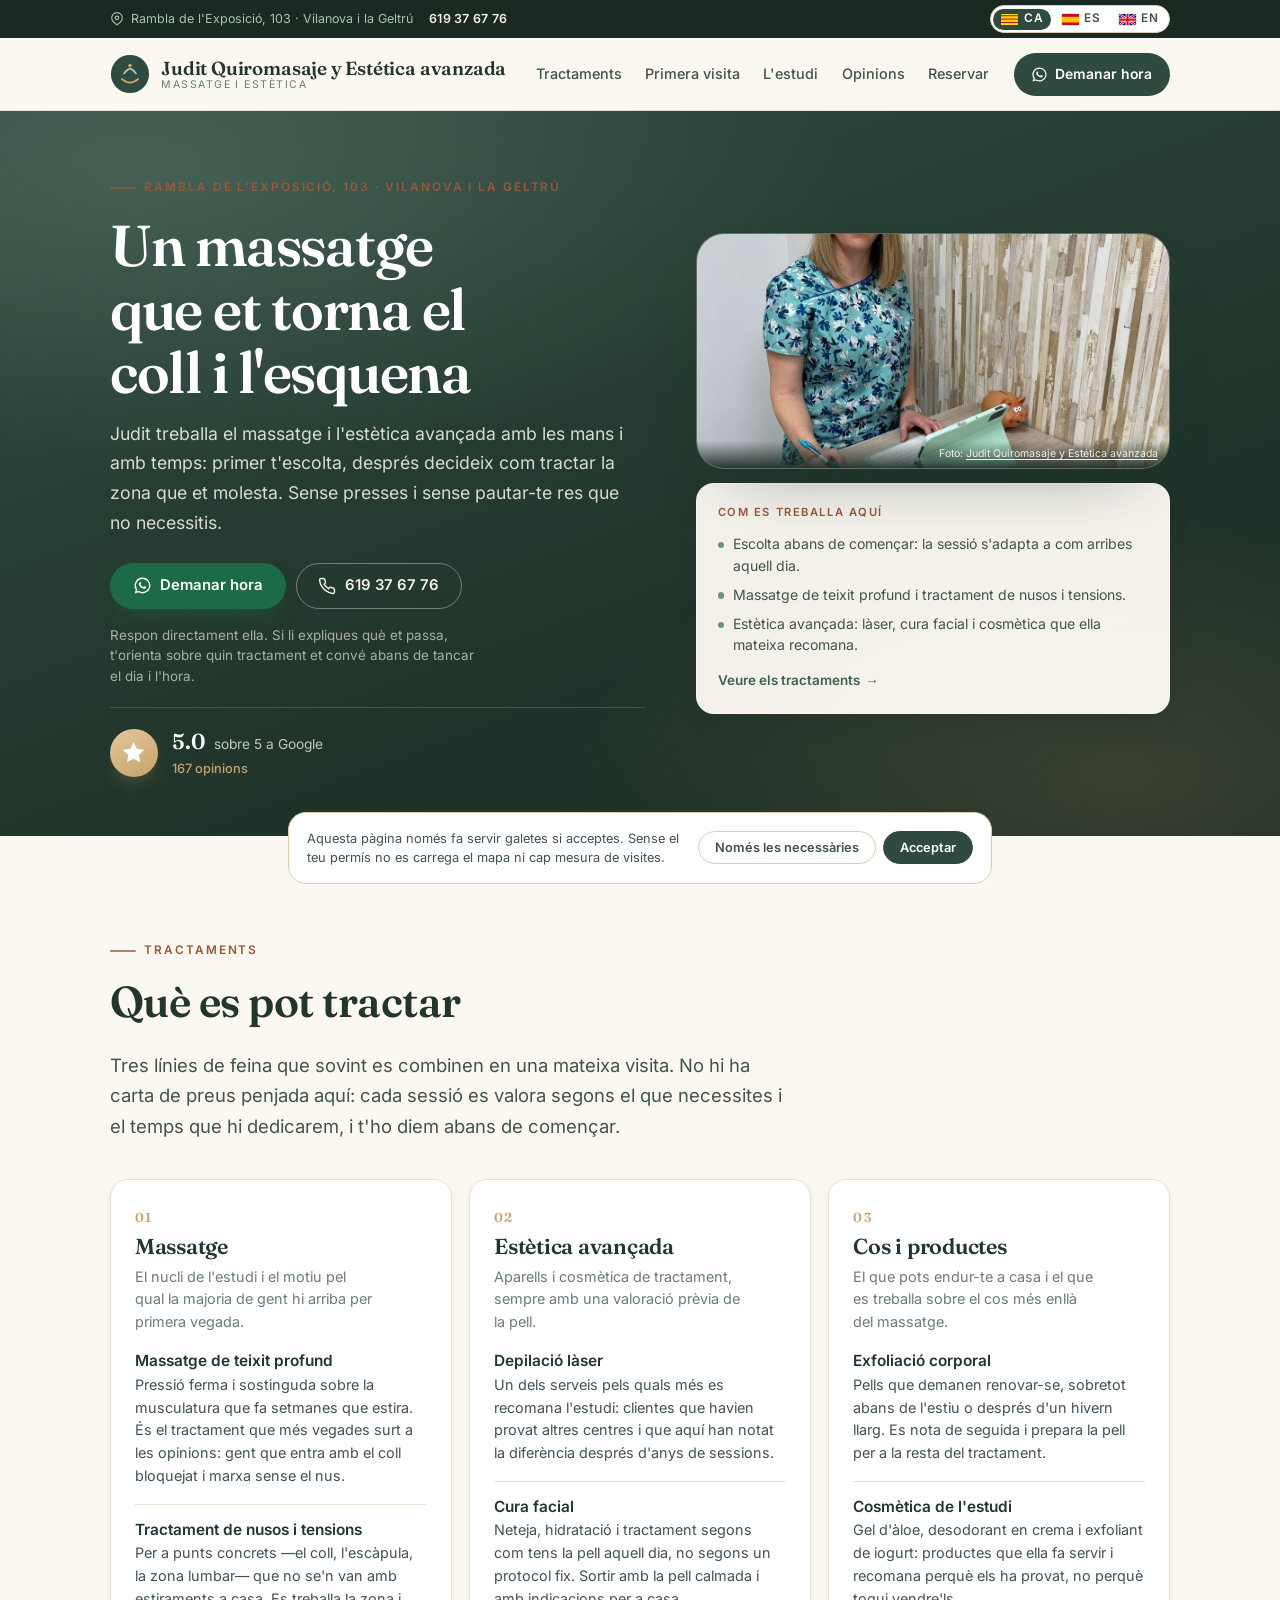
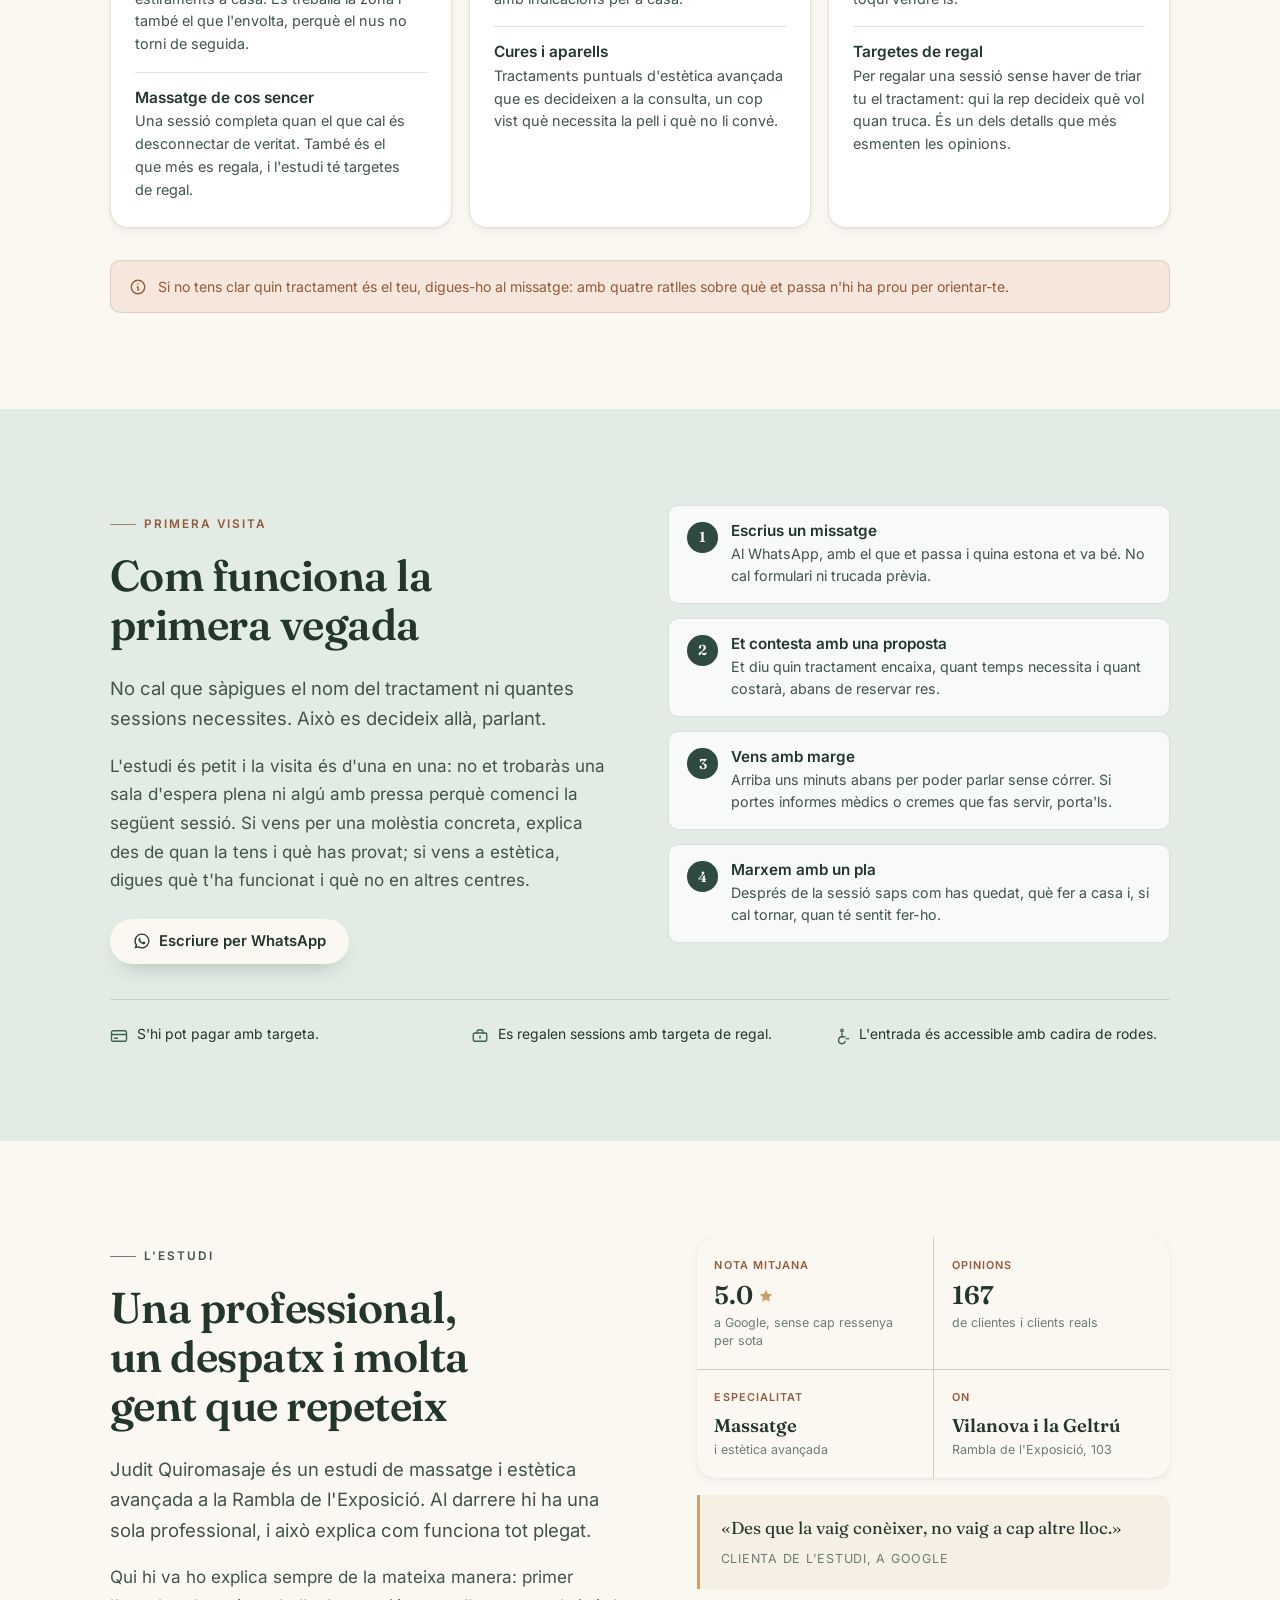
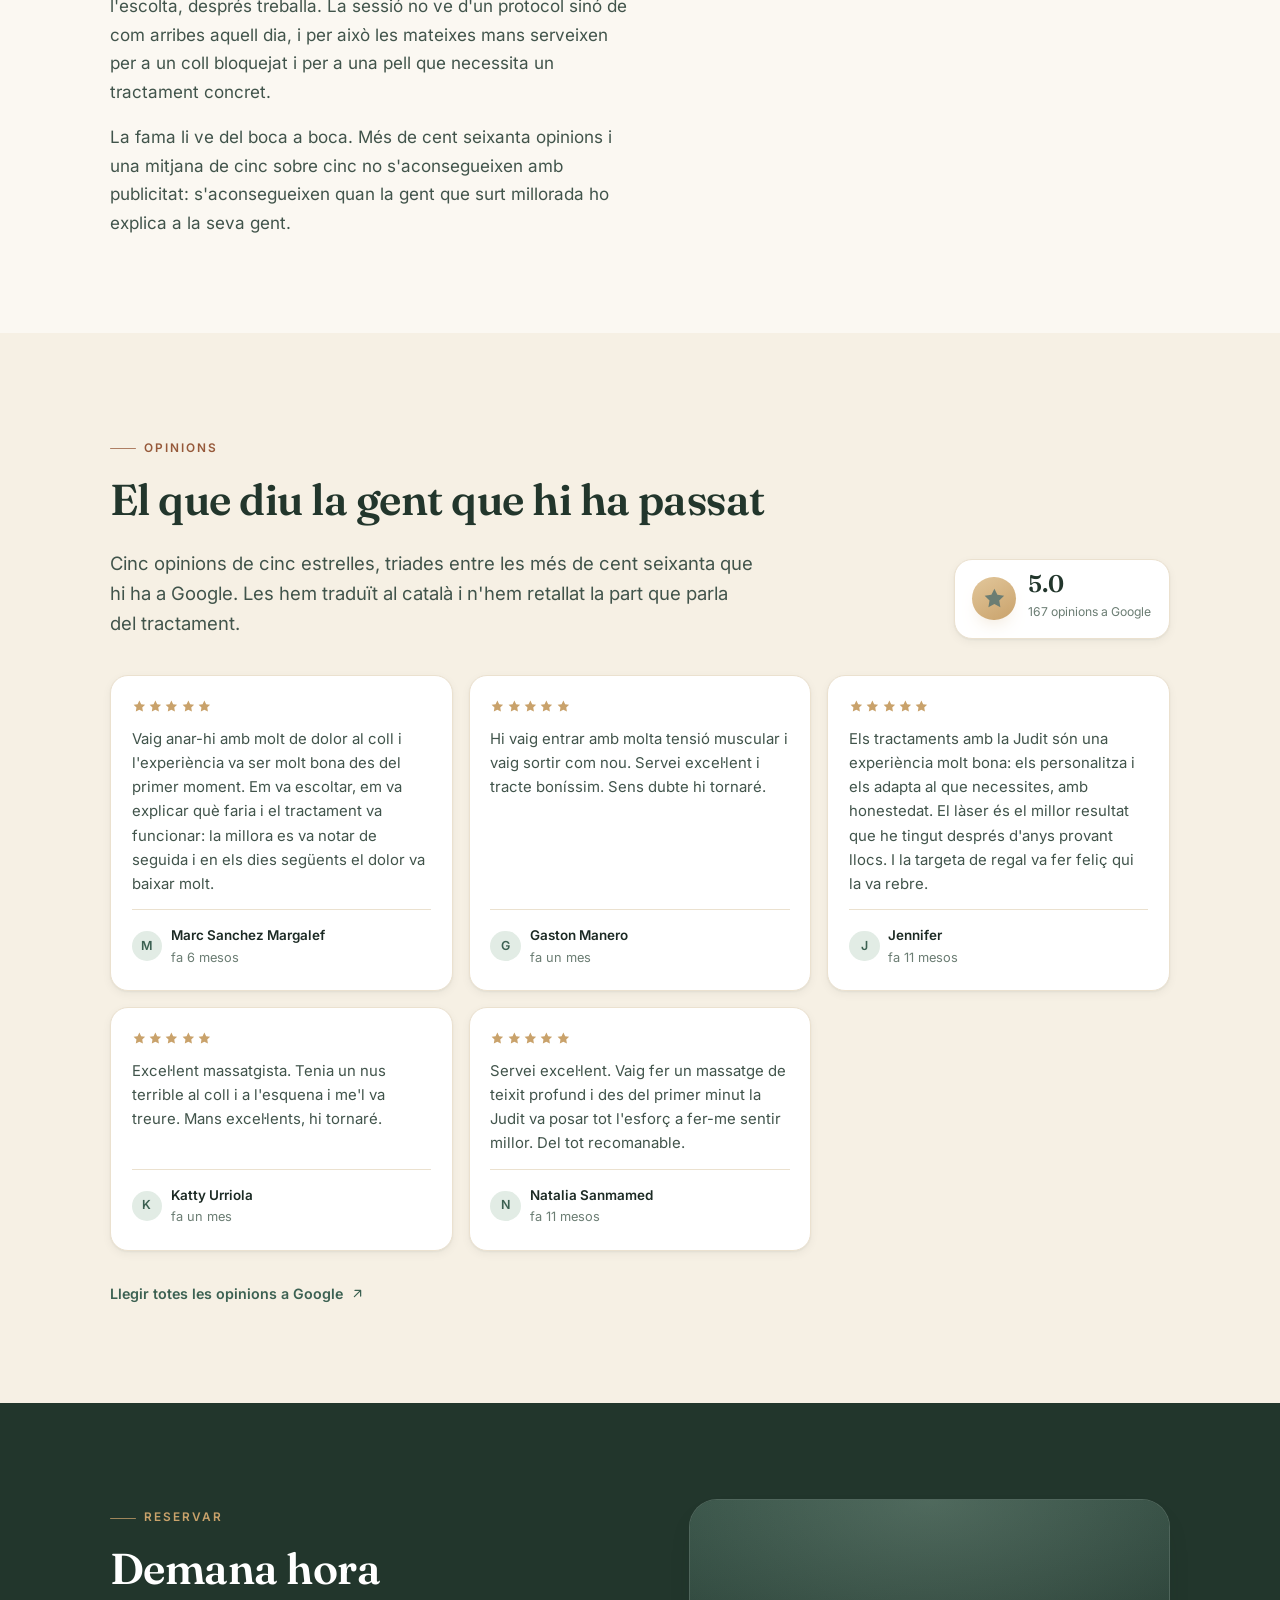
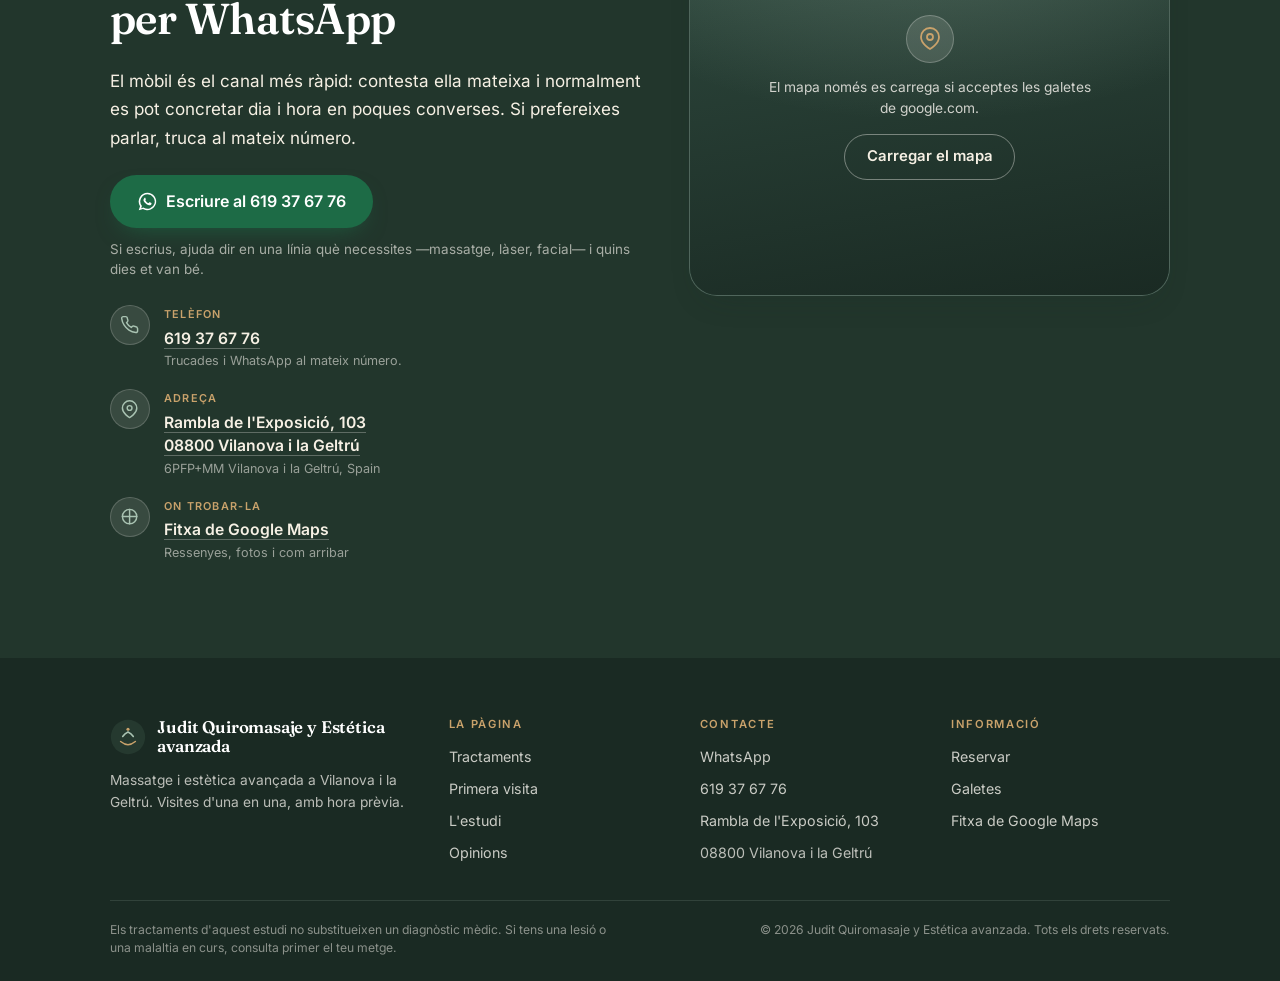
==== commit 37a45dca: "Ship the finished site: business-specific sections and content" ====
--- a/index.html
+++ b/index.html
@@ -431,31 +431,31 @@
           <p>La fama li ve del boca a boca. Més de cent seixanta opinions i una mitjana de cinc sobre cinc no s&#39;aconsegueixen amb publicitat: s&#39;aconsegueixen quan la gent que surt millorada ho explica a la seva gent.</p>
         </div>
         <div class="reveal">
-          <dl class="stats">
+          <div class="stats">
             <div class="stat">
-              <dt class="stat__label">Nota mitjana</dt>
-              <dd class="stat__value">
+              <p class="stat__kicker">Nota mitjana</p>
+              <p class="stat__value">
                 5.0
                 <svg viewBox="0 0 24 24" fill="currentColor" aria-hidden="true"><path d="M12 2.6l2.9 5.9 6.5.95-4.7 4.6 1.1 6.45L12 17.4l-5.8 3.1 1.1-6.45-4.7-4.6 6.5-.95L12 2.6Z"/></svg>
-              </dd>
+              </p>
               <p class="stat__label">a Google, sense cap ressenya per sota</p>
             </div>
             <div class="stat">
-              <dt class="stat__label">Opinions</dt>
-              <dd class="stat__value">167</dd>
+              <p class="stat__kicker">Opinions</p>
+              <p class="stat__value">167</p>
               <p class="stat__label">de clientes i clients reals</p>
             </div>
             <div class="stat">
-              <dt class="stat__label">Especialitat</dt>
-              <dd class="stat__value stat__value--text">Massatge</dd>
+              <p class="stat__kicker">Especialitat</p>
+              <p class="stat__value stat__value--text">Massatge</p>
               <p class="stat__label">i estètica avançada</p>
             </div>
             <div class="stat">
-              <dt class="stat__label">On</dt>
-              <dd class="stat__value stat__value--text">Vilanova i la Geltrú</dd>
+              <p class="stat__kicker">On</p>
+              <p class="stat__value stat__value--text">Vilanova i la Geltrú</p>
               <p class="stat__label">Rambla de l&#39;Exposició, 103</p>
             </div>
-          </dl>
+          </div>
           <figure class="pull">
             <blockquote><p>«Des que la vaig conèixer, no vaig a cap altre lloc.»</p></blockquote>
             <figcaption>Clienta de l&#39;estudi, a Google</figcaption>
--- a/assets/css/styles.css
+++ b/assets/css/styles.css
@@ -460,6 +460,7 @@
   line-height: 1.1;
   letter-spacing: -.022em;
   margin-bottom: .7rem;
+  padding-block-end: .06em;
   color: #fff;
 }
 .hero__subtitle {
@@ -803,7 +804,7 @@
   color: var(--ink-mute);
   margin: .3rem 0 0;
 }
-.stat dt.stat__label {
+.stat__kicker {
   font-size: .68rem;
   letter-spacing: .1em;
   text-transform: uppercase;
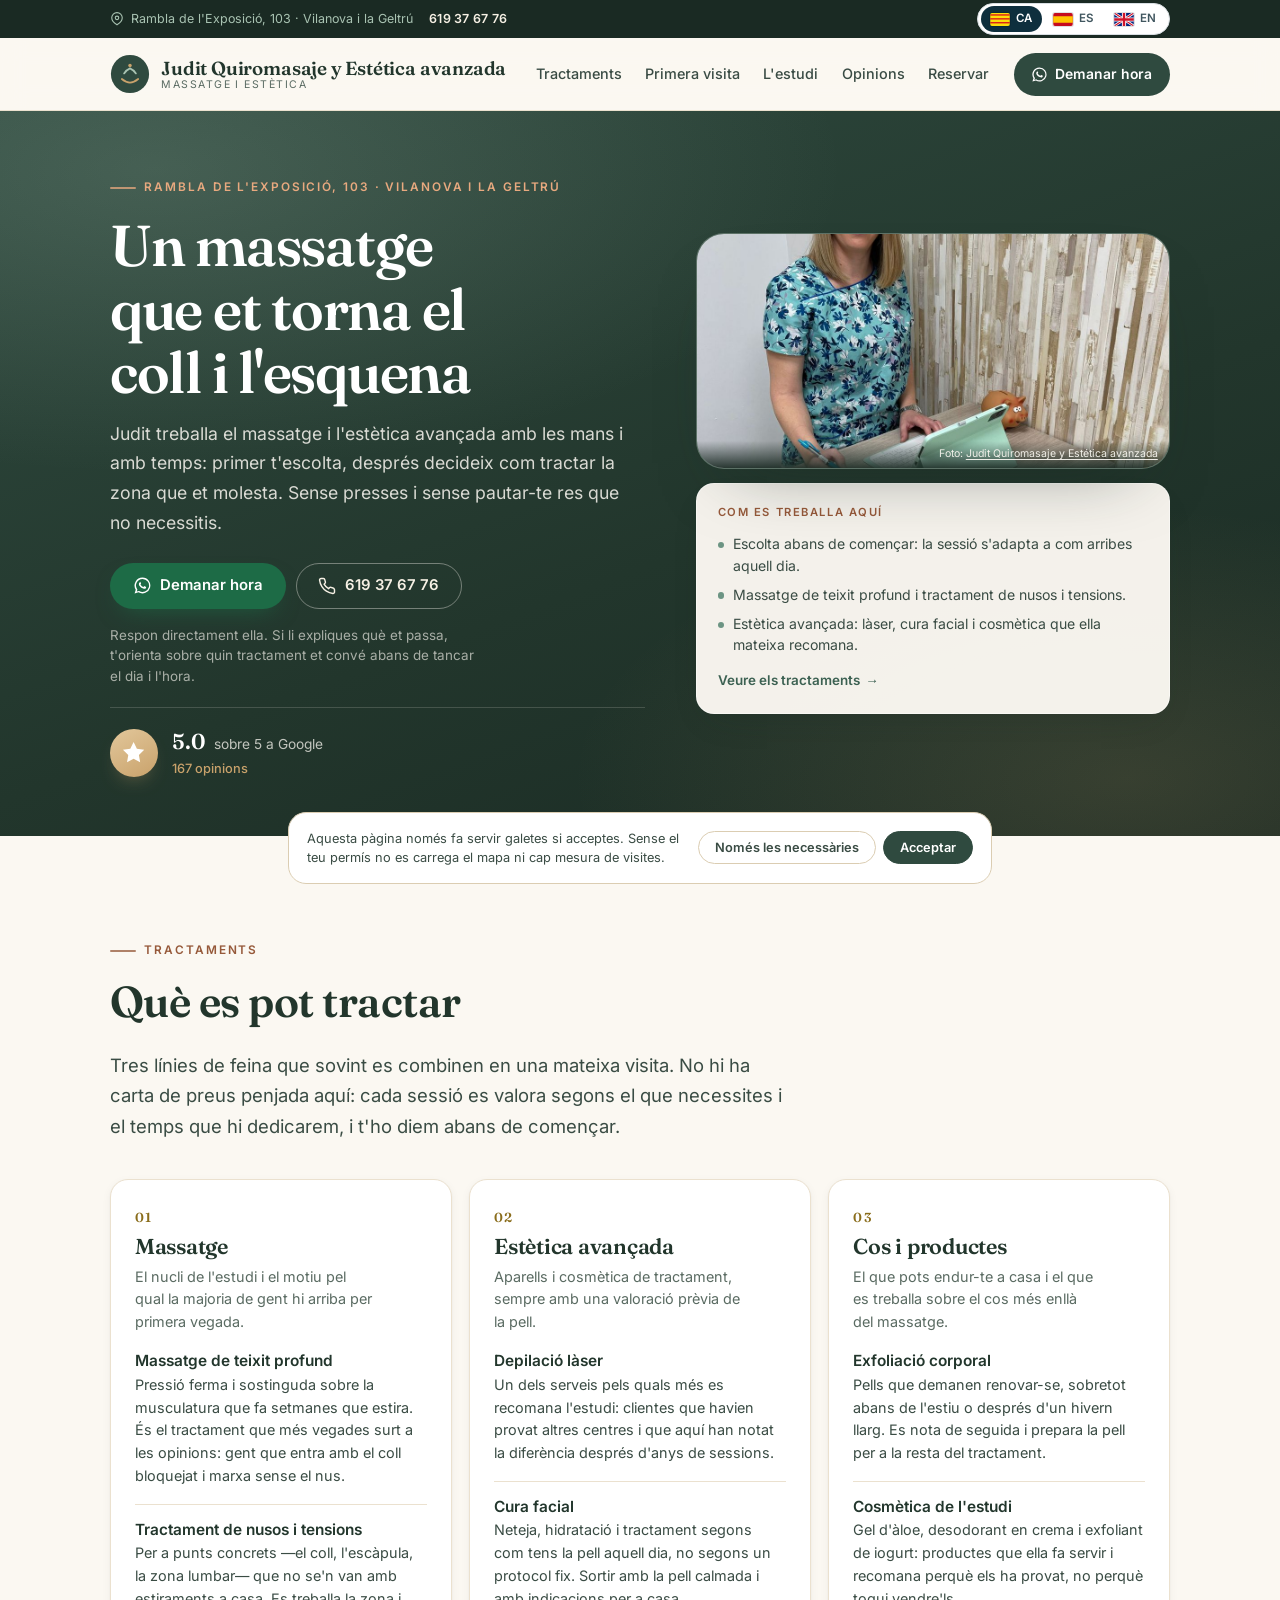
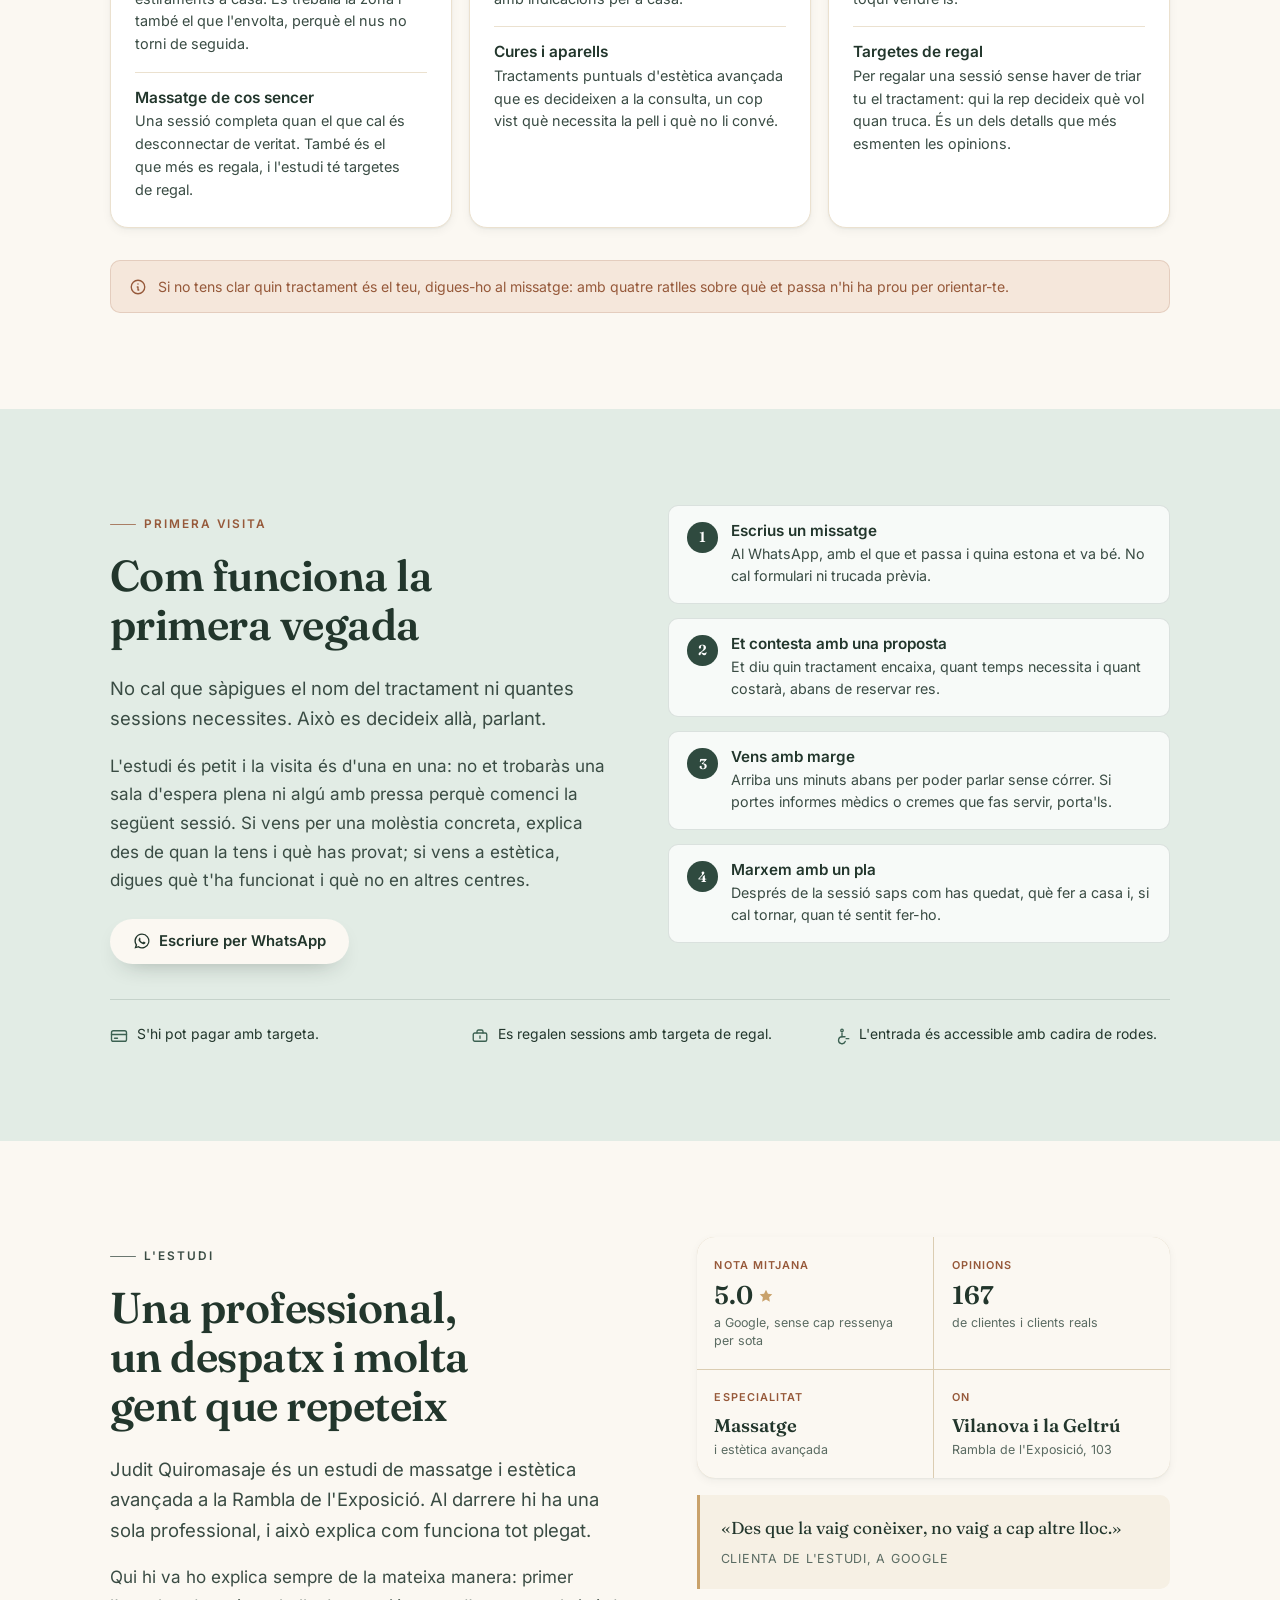
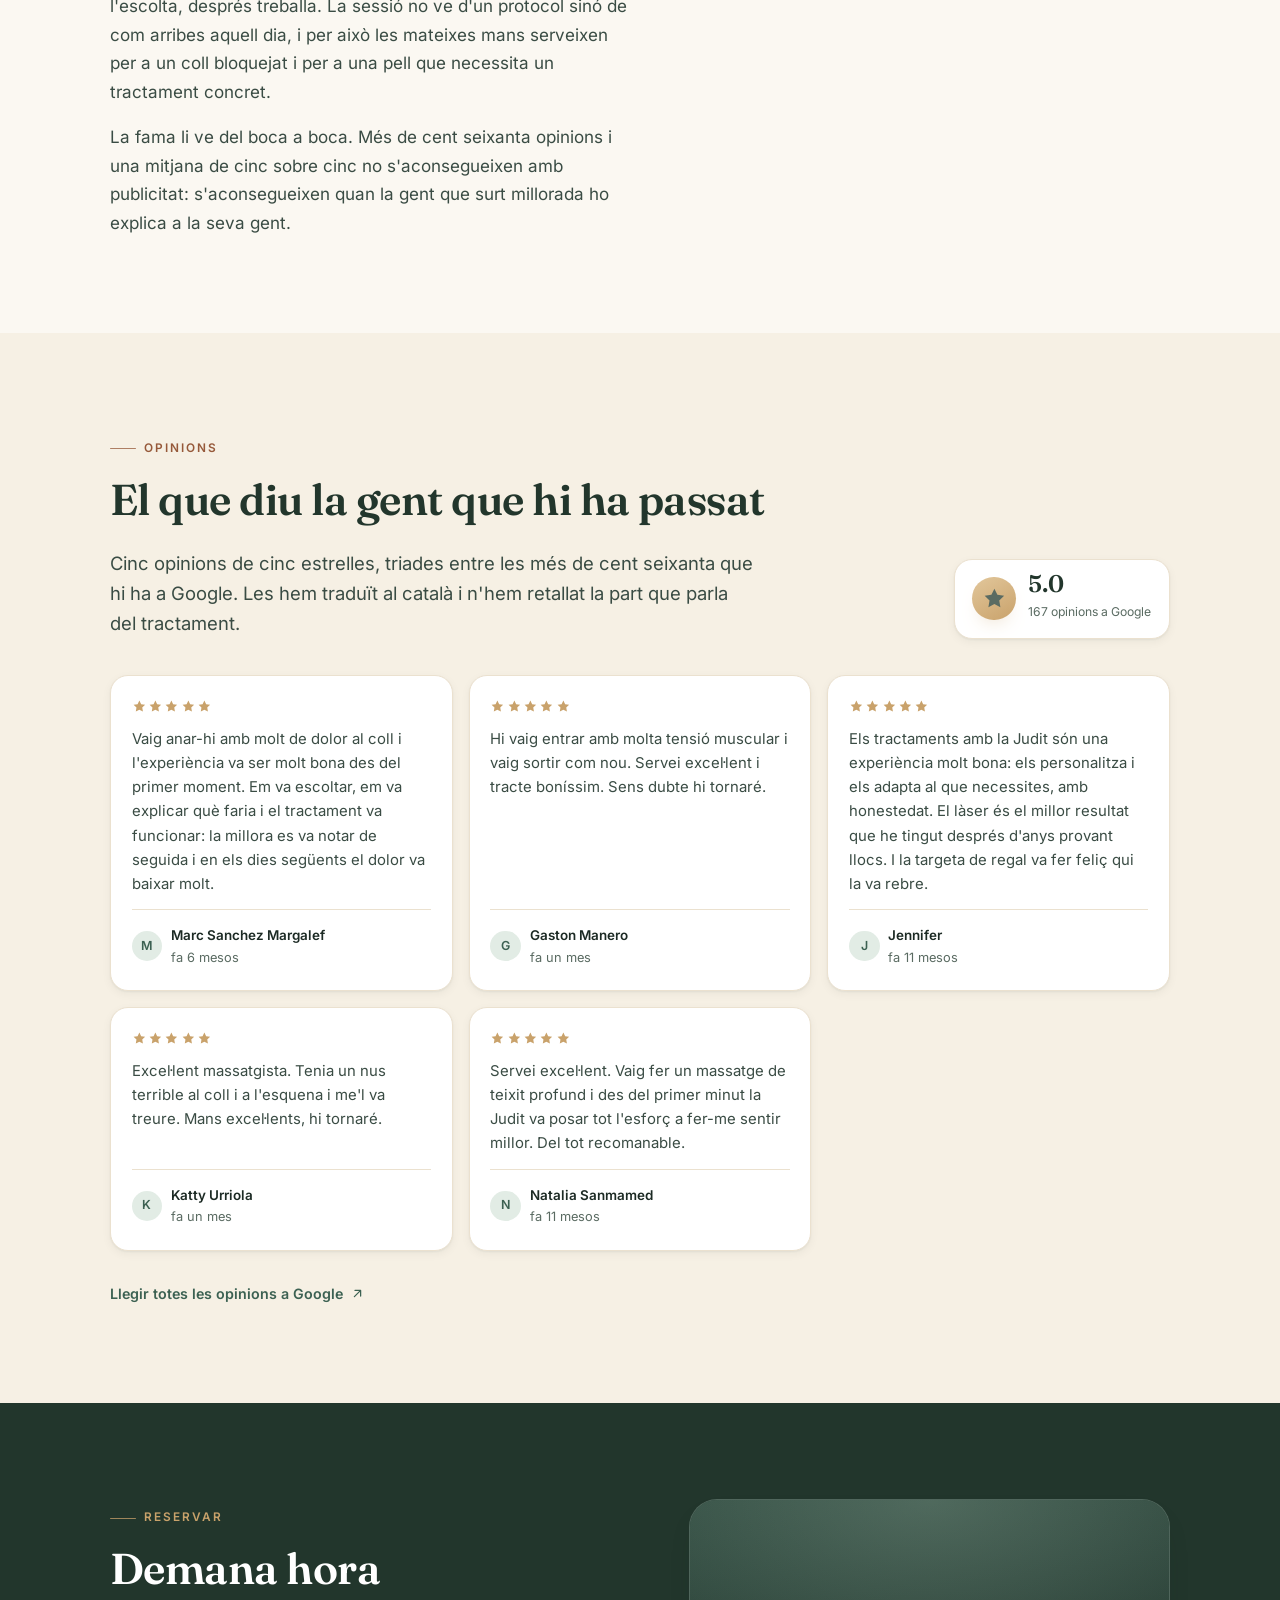
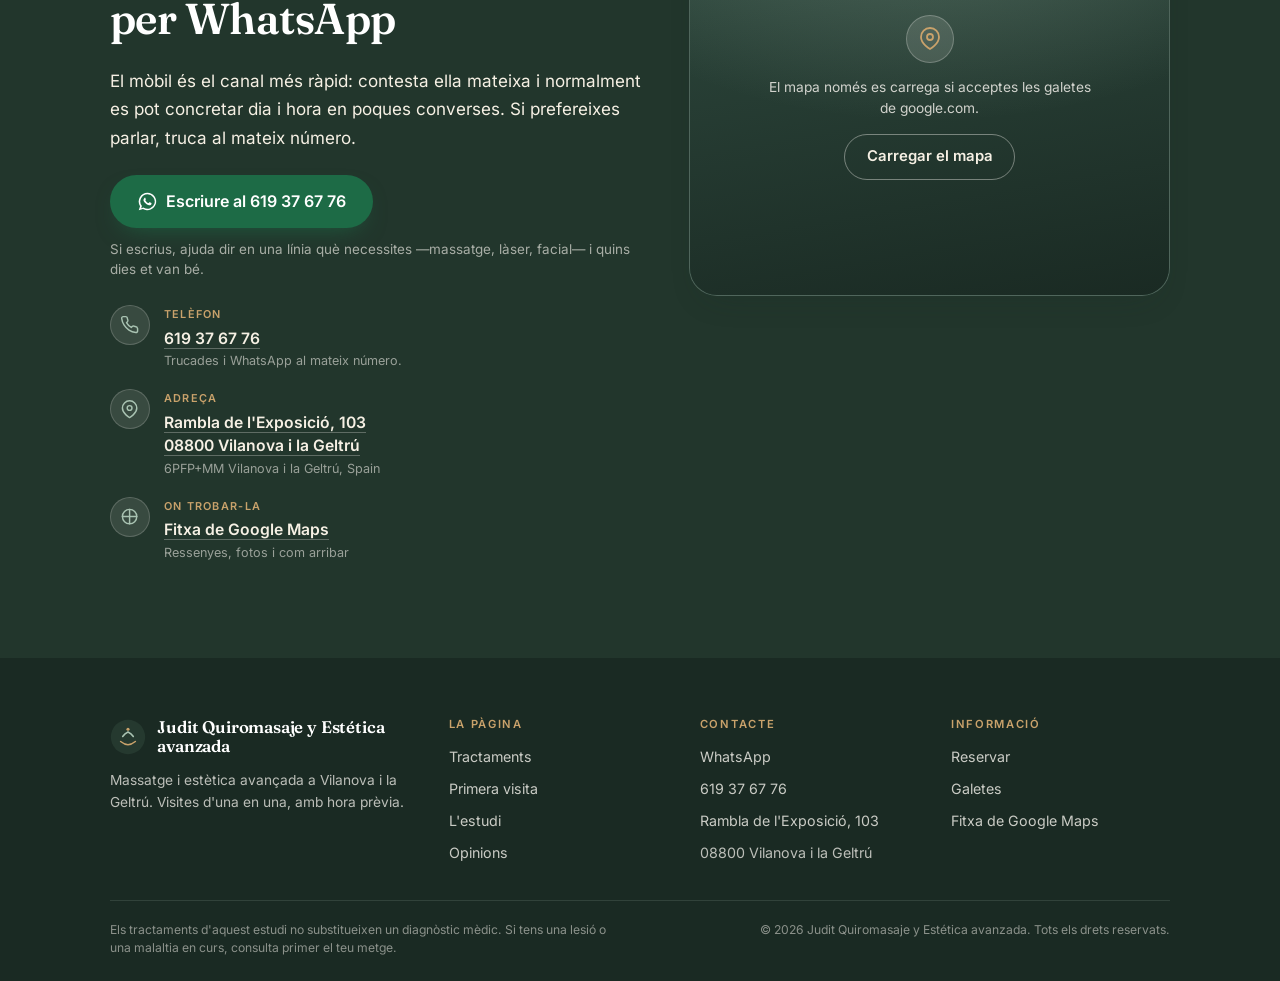
==== commit e175b985: "Vendor the shared UI components and drop the local copies" ====
--- a/index.html
+++ b/index.html
@@ -40,6 +40,7 @@
 <link rel="manifest" href="./site.webmanifest">
 <link rel="preload" href="./assets/fonts/fraunces-latin.woff2" as="font" type="font/woff2" crossorigin>
 <link rel="preload" href="./assets/fonts/inter-latin.woff2" as="font" type="font/woff2" crossorigin>
+<link rel="stylesheet" href="./assets/css/components.css">
 <link rel="stylesheet" href="./assets/css/styles.css">
 <script type="application/ld+json">
 {
@@ -698,6 +699,7 @@
   </div>
 </div>
 
+<script src="./assets/js/components.js" defer></script>
 <script src="./assets/js/main.js" defer></script>
 </body>
 </html>
--- a/assets/css/components.css
+++ b/assets/css/components.css
@@ -0,0 +1,138 @@
+/* ==========================================================================
+   Shared UI components — the canonical source for every generated site.
+   Repo: yourdataweb/site-components
+   Vendored into each site at assets/css/components.css and pinned by
+   src/components.lock (sha256). Do not edit the copy inside a site: change
+   this file, bump VERSION, and re-run scripts/sync-shared.mjs everywhere.
+
+   Each site sets only the custom properties; the rules stay identical, so a
+   fix here reaches every site instead of drifting into eight variants.
+   ========================================================================== */
+
+/* ---------- visually hidden, but readable by assistive tech ---------- */
+.sr-only {
+  position: absolute;
+  width: 1px;
+  height: 1px;
+  padding: 0;
+  margin: -1px;
+  overflow: hidden;
+  clip: rect(0 0 0 0);
+  white-space: nowrap;
+  border: 0;
+}
+
+/* ---------- skip link ---------- */
+.skip-link {
+  position: absolute;
+  left: -9999px;
+  top: 0;
+  z-index: 100;
+  padding: .75rem 1.25rem;
+  border-radius: 0 0 6px 0;
+  background: var(--shared-ink, #10222a);
+  color: #fff;
+  text-decoration: none;
+}
+.skip-link:focus { left: 0; }
+
+/* ---------- language switch ----------
+   Site overrides, set in its own :root:
+     --langs-bg --langs-border --langs-ink --langs-active-bg --langs-active-ink
+   Geometry is fixed on purpose: a flags-only variant made the pill narrower
+   than the flag plus its padding, so the active background bled past the flag,
+   and a per-site height meant the bar never aligned with the button beside it.
+   -------------------------------------------------------------------------- */
+.langs {
+  display: inline-flex;
+  align-items: center;
+  gap: 2px;
+  height: 32px;
+  padding: 0 3px;
+  border: 1px solid var(--langs-border, #d8dee2);
+  border-radius: 999px;
+  background: var(--langs-bg, #fff);
+  box-sizing: border-box;
+}
+.langs__link {
+  display: inline-flex;
+  align-items: center;
+  justify-content: center;
+  gap: 6px;
+  height: 26px;
+  padding: 0 9px;
+  border-radius: 999px;
+  text-decoration: none;
+  line-height: 1;
+  color: var(--langs-ink, #40565f);
+  transition: background-color .15s ease, color .15s ease;
+}
+.langs__link:hover { background: rgba(0, 0, 0, .06); }
+.langs__link[aria-current="true"] {
+  background: var(--langs-active-bg, #0e2f3d);
+  color: var(--langs-active-ink, #fff);
+}
+.langs__link[aria-current="true"]:hover { background: var(--langs-active-bg, #0e2f3d); }
+
+/* The flag markup is a bare <svg> with only a viewBox, so it sizes itself and
+   would overflow the pill; the box is a hard size that clips it. */
+.langs__flag {
+  display: block;
+  flex: none;
+  width: 20px;
+  height: 13px;
+  border-radius: 2px;
+  overflow: hidden;
+  box-shadow: 0 0 0 1px rgba(0, 0, 0, .12);
+}
+.langs__flag svg {
+  display: block;
+  width: 20px;
+  height: 13px;
+}
+.langs__code {
+  font-size: .72rem;
+  font-weight: 600;
+  letter-spacing: .05em;
+  text-transform: uppercase;
+}
+
+@media (max-width: 420px) {
+  .langs { height: 30px; }
+  .langs__link { height: 24px; padding: 0 7px; gap: 5px; }
+  .langs__code { font-size: .68rem; }
+}
+
+/* ---------- reveal on scroll ----------
+   Only hidden when the script has marked the document: with JS blocked the
+   content stays visible instead of every block sitting at opacity 0. */
+html.js .reveal {
+  opacity: 0;
+  transform: translateY(16px);
+  transition: opacity .55s ease, transform .55s cubic-bezier(.22, 1, .36, 1);
+}
+html.js .reveal.is-visible { opacity: 1; transform: none; }
+@media (prefers-reduced-motion: reduce) {
+  html.js .reveal { opacity: 1; transform: none; transition: none; }
+}
+
+/* ---------- invariants ----------
+   Restated last so a site's own stylesheet cannot quietly change them. The
+   earlier language-switch bugs came from per-site geometry, not from colour. */
+.langs {
+  height: 32px;
+  padding: 0 3px;
+  gap: 2px;
+  border-radius: 999px;
+  border: 1px solid var(--langs-border, #d8dee2);
+  background: var(--langs-bg, #fff);
+  box-sizing: border-box;
+}
+.langs__link { height: 26px; padding: 0 9px; gap: 6px; border-radius: 999px; }
+.langs__flag { width: 20px; height: 13px; overflow: hidden; flex: none; }
+.langs__flag svg { width: 20px; height: 13px; display: block; }
+
+@media (max-width: 420px) {
+  .langs { height: 30px; }
+  .langs__link { height: 24px; padding: 0 7px; gap: 5px; }
+}
--- a/assets/css/styles.css
+++ b/assets/css/styles.css
@@ -63,10 +63,12 @@
   --clay-100: #f5e7db;
 
   --gold-500: #c9a26b;
+  --gold-text: #8a6d1c;
+  --ember-on-dark: #e8a97f;   /* readable gold on light grounds; gold-500 is for fills */
 
   --ink: #1c2a24;
-  --ink-soft: #41544b;
-  --ink-mute: #6b7d73;
+  --ink-soft: #3a4c44;
+  --ink-mute: #5a6b62;
 
   --radius-sm: 10px;
   --radius: 18px;
@@ -163,6 +165,10 @@
   color: var(--clay-600);
   margin: 0 0 1rem;
 }
+/* The shared eyebrow is a clay that only works on light grounds; on the dark hero
+   and dark sections it needs a light accent. */
+.hero .eyebrow, .section--booking .eyebrow, .footer .eyebrow { color: var(--ember-on-dark); }
+
 .eyebrow::before {
   content: "";
   width: 1.6rem;
@@ -337,42 +343,6 @@
 .nav-toggle:hover { background: var(--cream-100); }
 
 /* ---------- language switch ---------- */
-.langs {
-  display: flex;
-  align-items: center;
-  gap: .15rem;
-  padding: .15rem;
-  border: 1px solid var(--cream-300);
-  border-radius: 999px;
-  background: #fff;
-  flex: none;
-}
-.langs__link {
-  display: inline-flex;
-  align-items: center;
-  gap: .35rem;
-  padding: .28rem .5rem;
-  border-radius: 999px;
-  text-decoration: none;
-  font-size: .74rem;
-  font-weight: 600;
-  color: var(--ink-soft);
-  line-height: 1;
-}
-.langs__link:hover { background: var(--cream-200); color: var(--forest-900); }
-.langs__link[aria-current="true"] {
-  background: var(--forest-800);
-  color: #fff;
-}
-.langs__flag {
-  width: 17px;
-  height: 11px;
-  border-radius: 2px;
-  flex: none;
-  box-shadow: 0 0 0 1px rgba(26, 42, 35, .14);
-  display: block;
-}
-.langs__code { text-transform: uppercase; letter-spacing: .05em; }
 
 /* ---------- buttons ---------- */
 .btn {
@@ -454,7 +424,7 @@
   align-items: center;
   padding-block: clamp(2.25rem, 4.5vw, 3.75rem);
 }
-.hero__eyebrow { color: var(--gold-500); margin-bottom: .9rem; }
+.hero__eyebrow { color: var(--ember-on-dark); margin-bottom: .9rem; }
 .hero__title {
   font-size: clamp(2rem, 1.15rem + 3.9vw, 3.6rem);
   line-height: 1.1;
@@ -645,7 +615,7 @@
   font-size: .82rem;
   font-weight: 600;
   letter-spacing: .1em;
-  color: var(--gold-500);
+  color: var(--gold-text);
   margin-bottom: .45rem;
 }
 .group__title {
@@ -1132,13 +1102,13 @@
 }
 .cookiebar__reject:hover { background: var(--cream-100); }
 
-/* ---------- reveal on scroll ---------- */
-.reveal {
+.js .reveal {
   opacity: 0;
   transform: translateY(16px);
   transition: opacity .6s ease, transform .6s cubic-bezier(.22, 1, .36, 1);
 }
-.reveal.is-visible { opacity: 1; transform: none; }
+.js .reveal.is-visible {
+ opacity: 1; transform: none; }
 @media (prefers-reduced-motion: reduce) {
   html { scroll-behavior: auto; }
   .reveal { opacity: 1; transform: none; transition: none; }
@@ -1226,6 +1196,14 @@
   .group { padding: 1.3rem 1.15rem; }
 }
 
+/* On a phone the hero stacks, so the photo must not be pushed below the first
+   screen: tighten the block padding and cap the image height. */
+@media (max-width: 640px) {
+  .hero__inner { padding-block: 1.35rem 1.75rem; gap: 1.25rem; }
+  .hero__photo img { height: clamp(8.5rem, 20vh, 12rem); }
+  .hero__subtitle, .hero__lede { margin-bottom: 1rem; }
+}
+
 @media (max-width: 380px) {
   .brand__mark { width: 34px; height: 34px; }
   .quote { padding: 1.15rem 1rem; }
@@ -1240,3 +1218,18 @@
   .hero__title, .h2, .section--booking .h2 { color: #000 !important; }
   .reveal { opacity: 1 !important; transform: none !important; }
 }
+
+
+
+
+/* The flag box is a hard size with clipping: an SVG with only a viewBox renders
+   at its intrinsic size and would otherwise overflow the pill. */
+
+
+/* On narrow screens the code alone is not enough to identify a language for a
+   screen reader, but the visible pill can drop to flag + code compactly. */
+@media (max-width: 420px) {
+  .langs { height: 30px; }
+  .langs__link { height: 24px; padding: 0 7px; gap: 5px; }
+  .langs__code { font-size: .68rem; }
+}
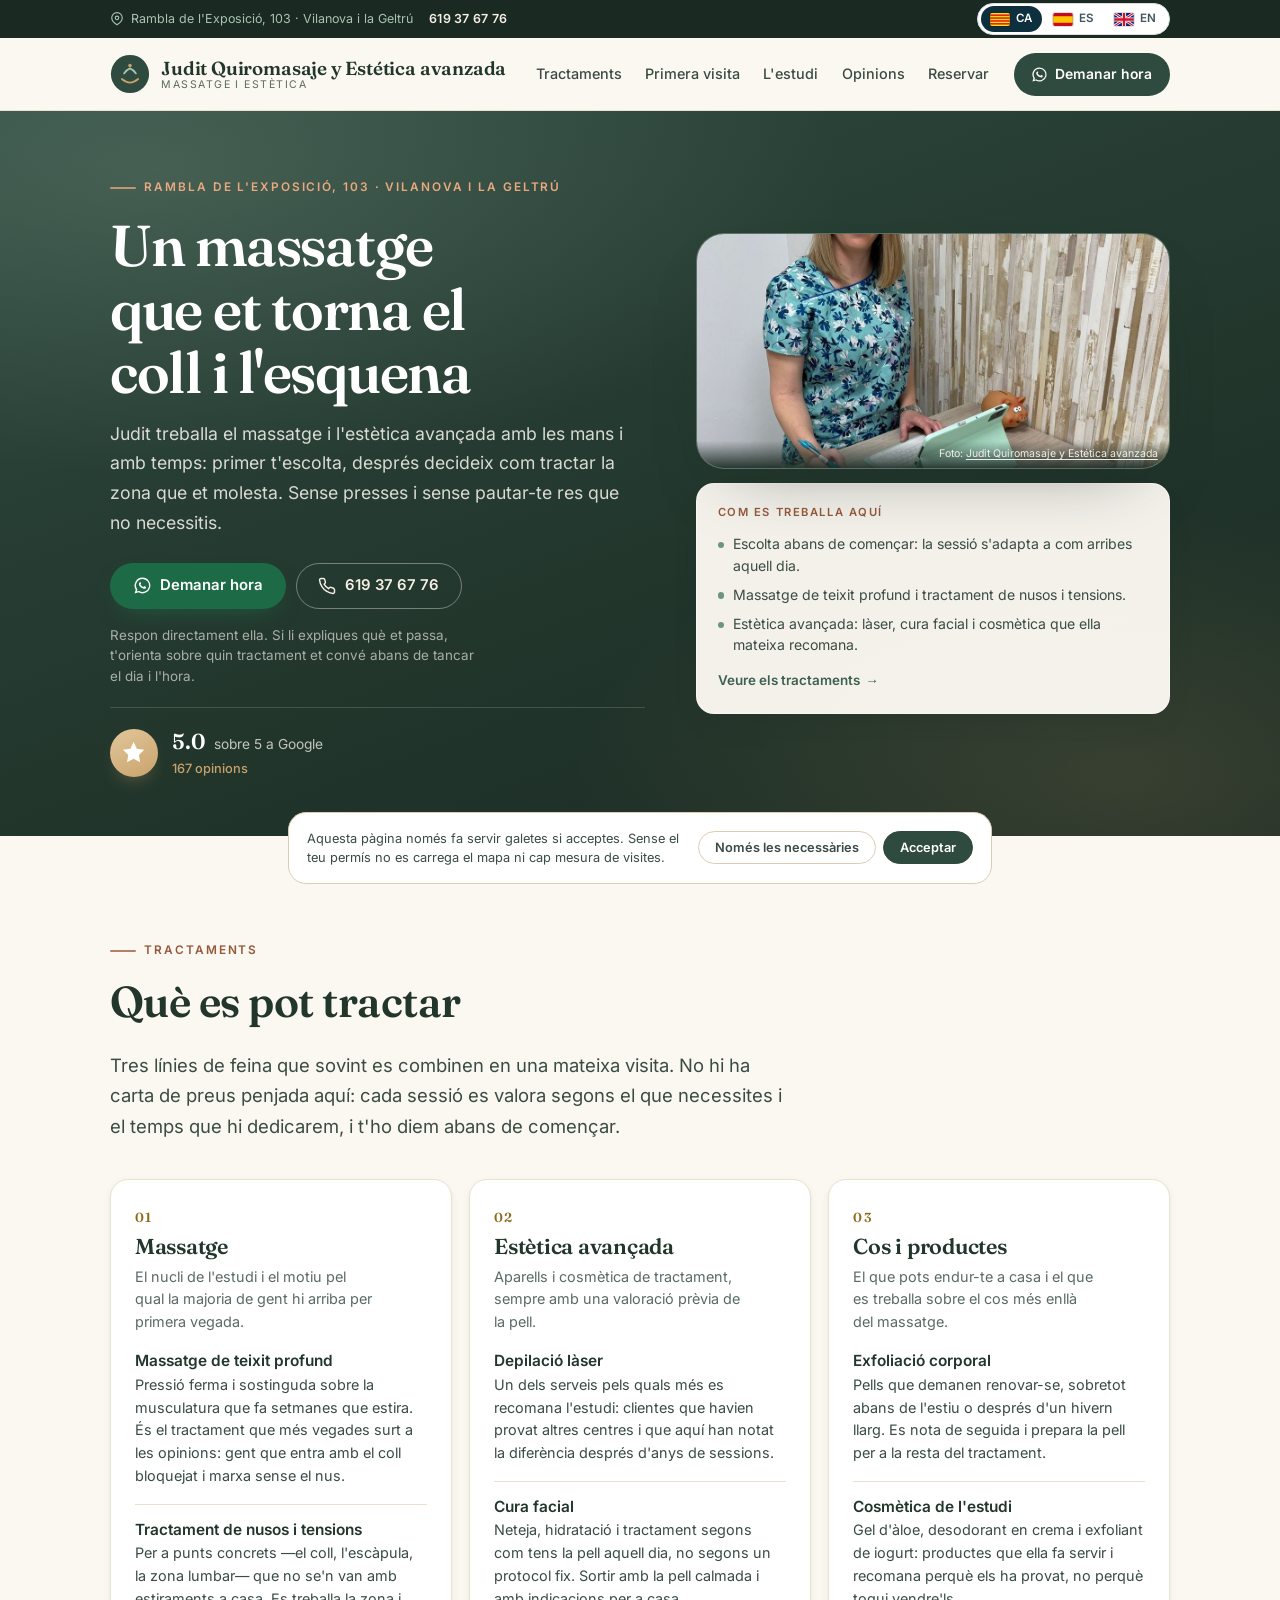
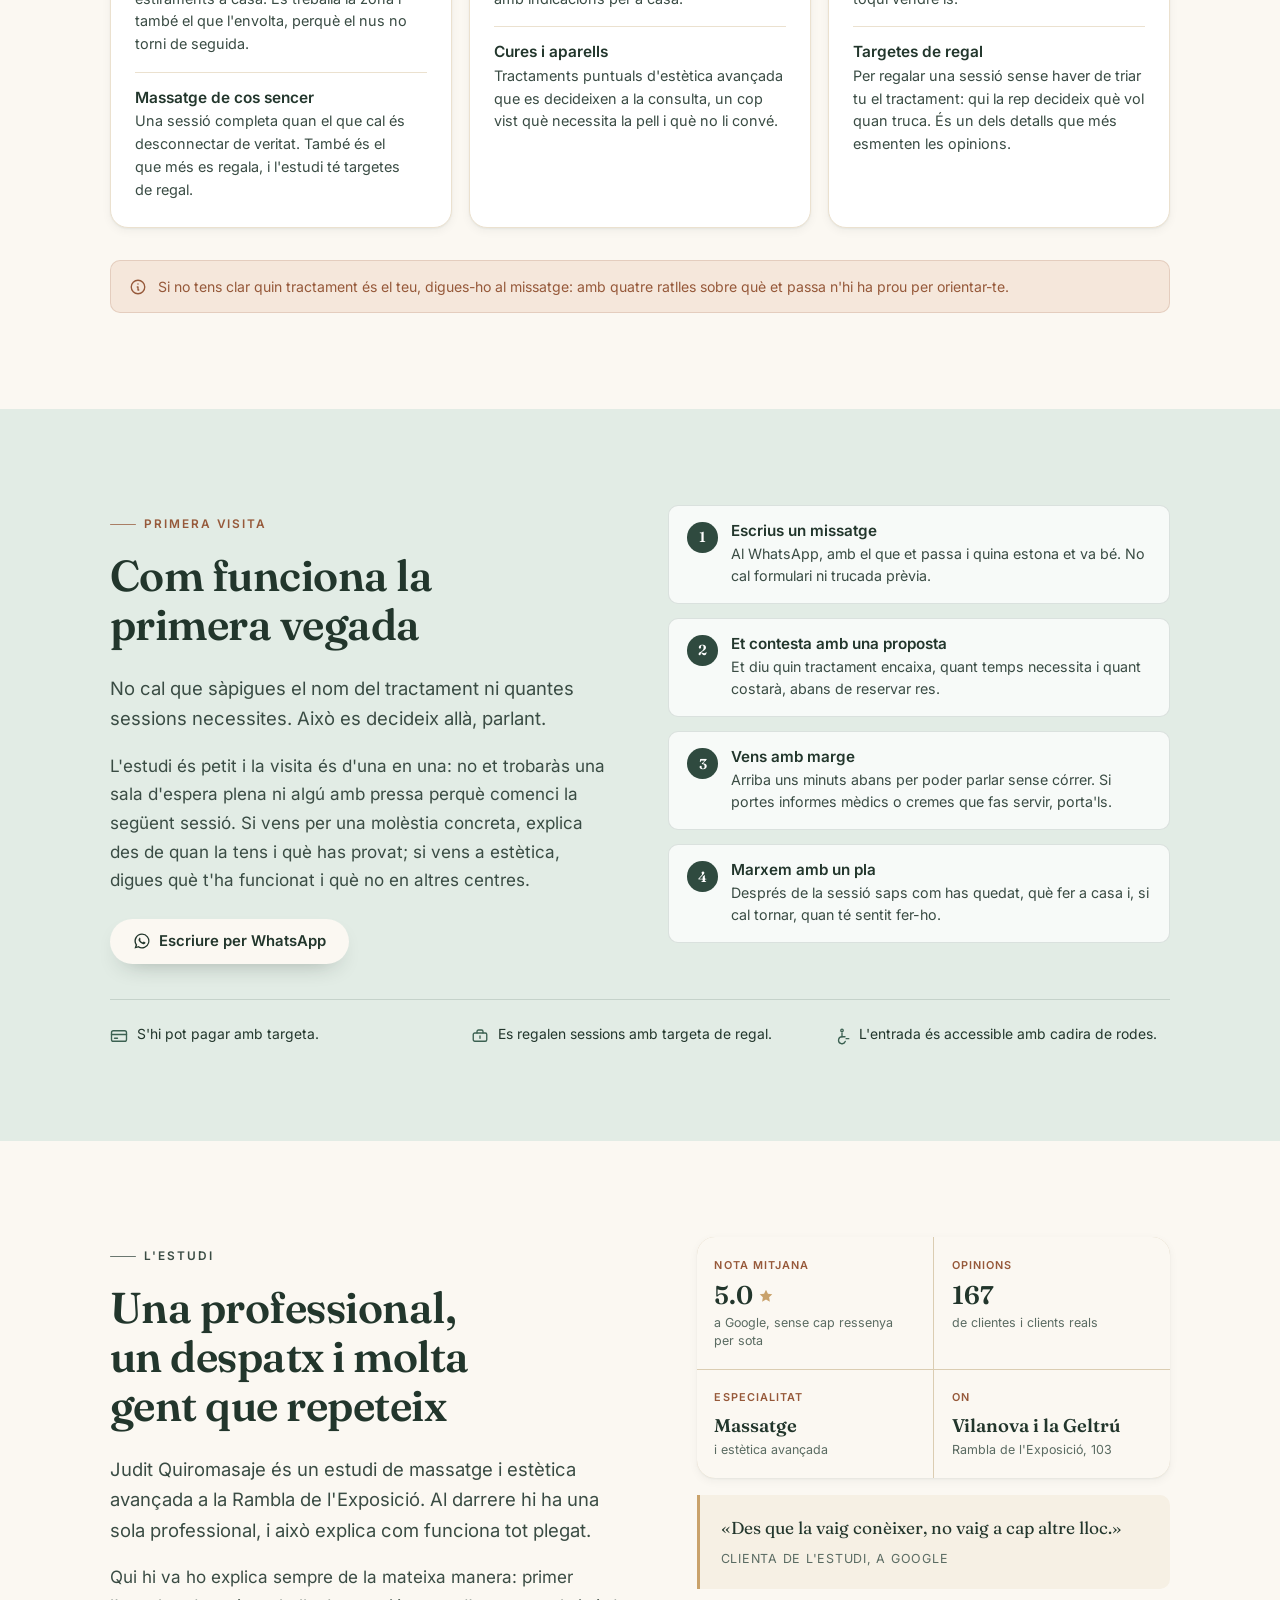
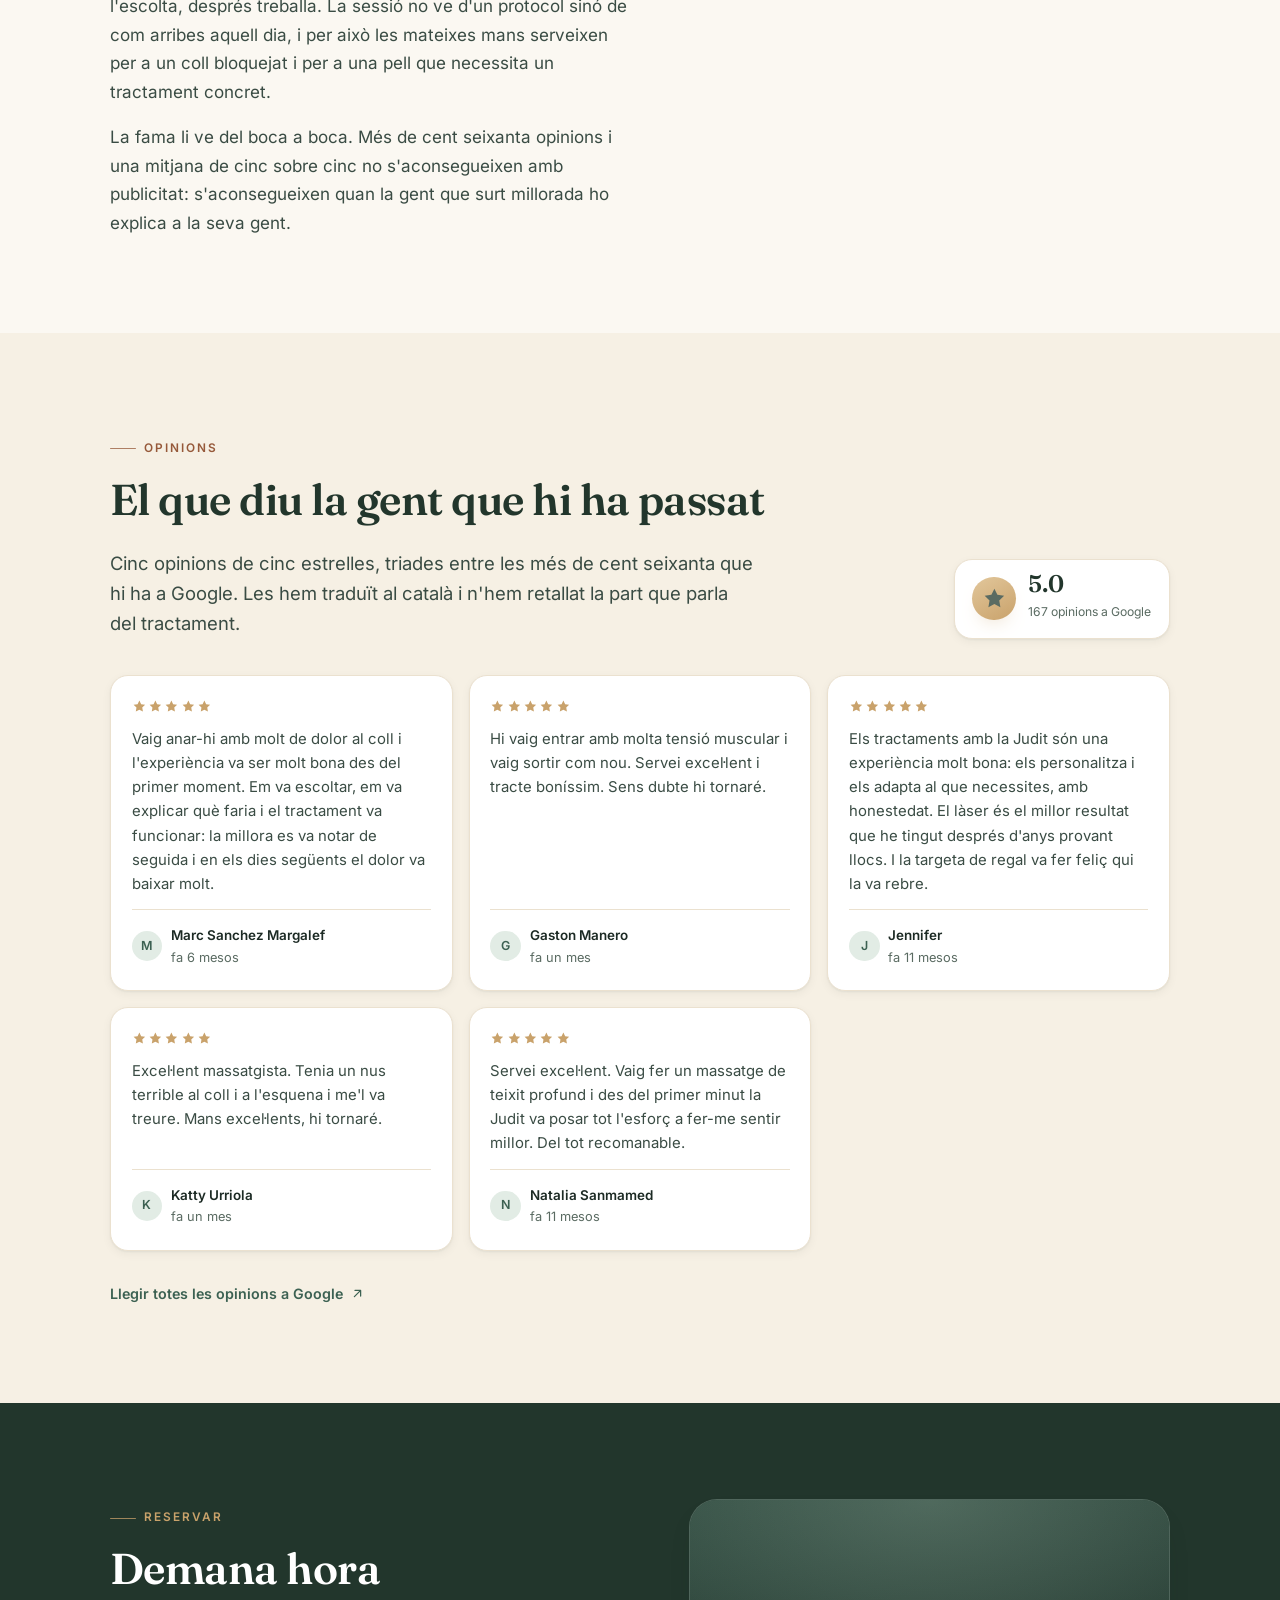
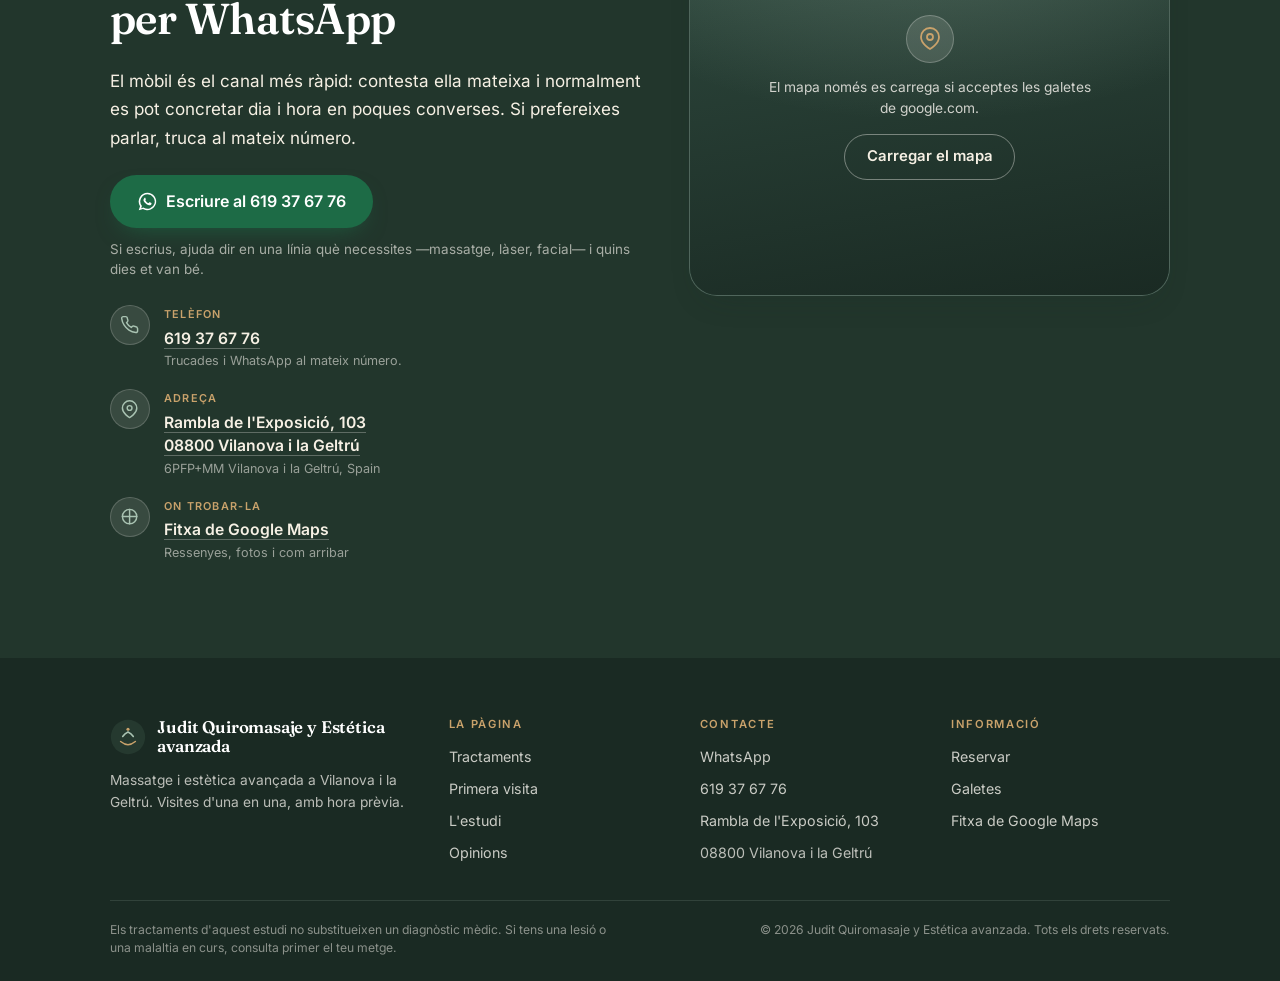
==== commit 7e858bd3: "Fix the Catalan flag: four evenly spaced red stripes" ====
--- a/index.html
+++ b/index.html
@@ -141,7 +141,7 @@
     <nav class="langs" aria-label="Idioma">
       
       <a class="langs__link" href="./" hreflang="ca" lang="ca" aria-current="true">
-        <span class="langs__flag" aria-hidden="true"><svg viewBox="0 0 24 16"><rect width="24" height="16" fill="#fcdd09"/><g fill="#da121a"><rect y="1.6" width="24" height="1.6"/><rect y="6.4" width="24" height="1.6"/><rect y="11.2" width="24" height="1.6"/></g></svg></span>
+        <span class="langs__flag" aria-hidden="true"><svg viewBox="0 0 24 16"><rect width="24" height="16" fill="#fcdd09"/><g fill="#da121a"><rect y="1.7778" width="24" height="1.7778"/><rect y="5.3334" width="24" height="1.7778"/><rect y="8.889" width="24" height="1.7778"/><rect y="12.4446" width="24" height="1.7778"/></g></svg></span>
         <span class="langs__code">ca</span>
         <span class="sr-only">Català</span>
       </a>
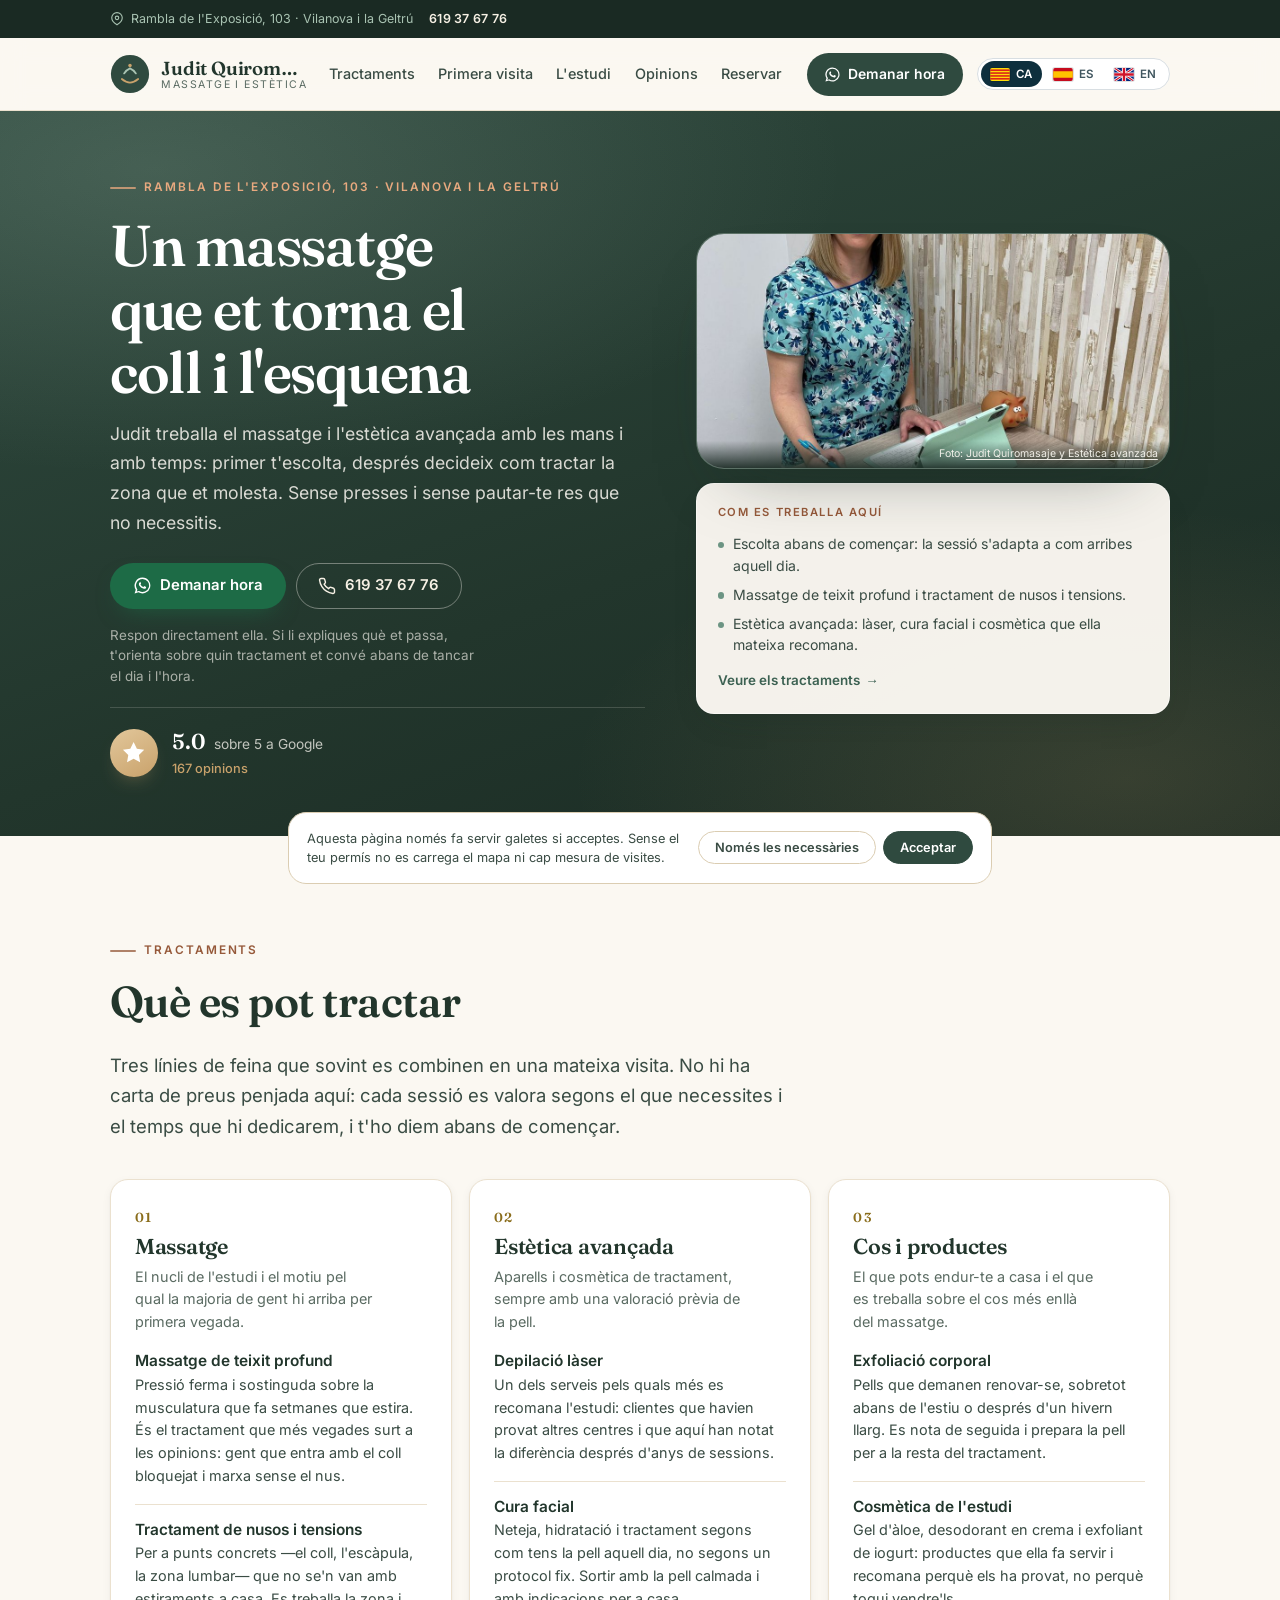
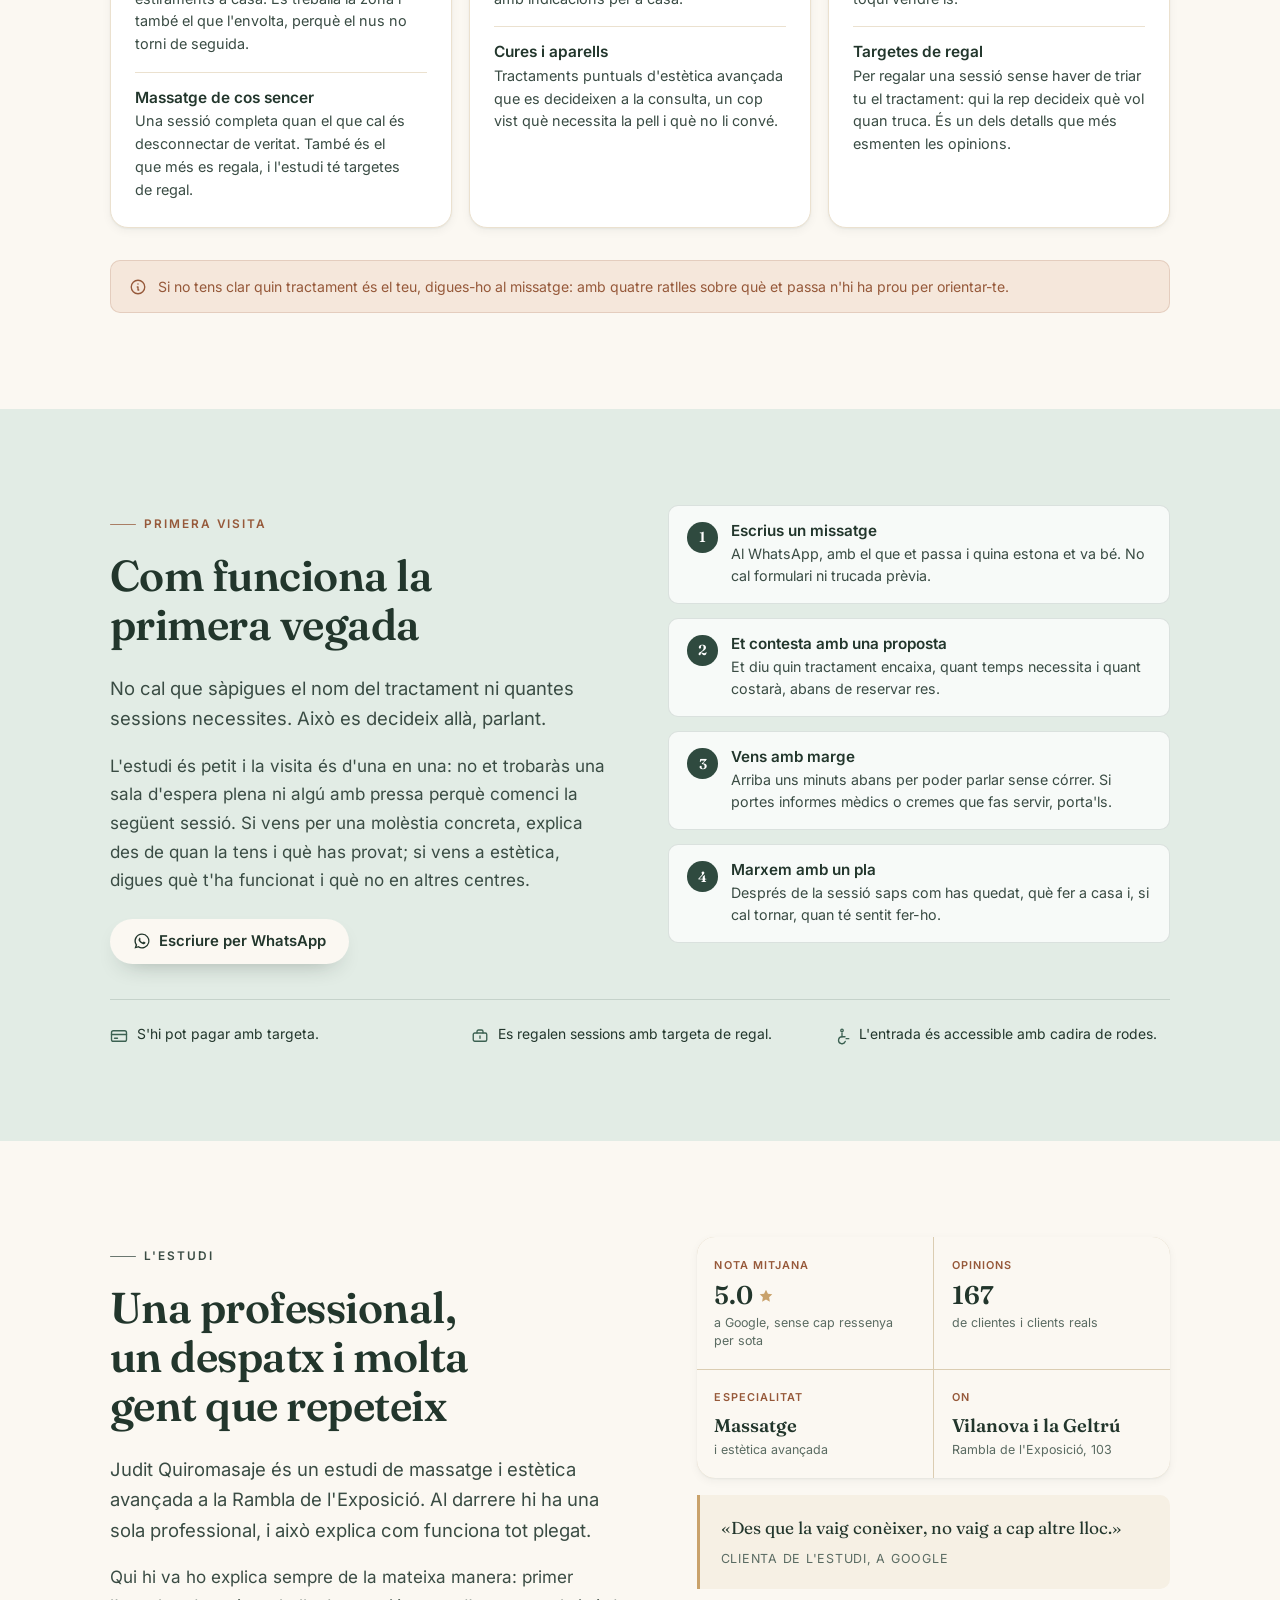
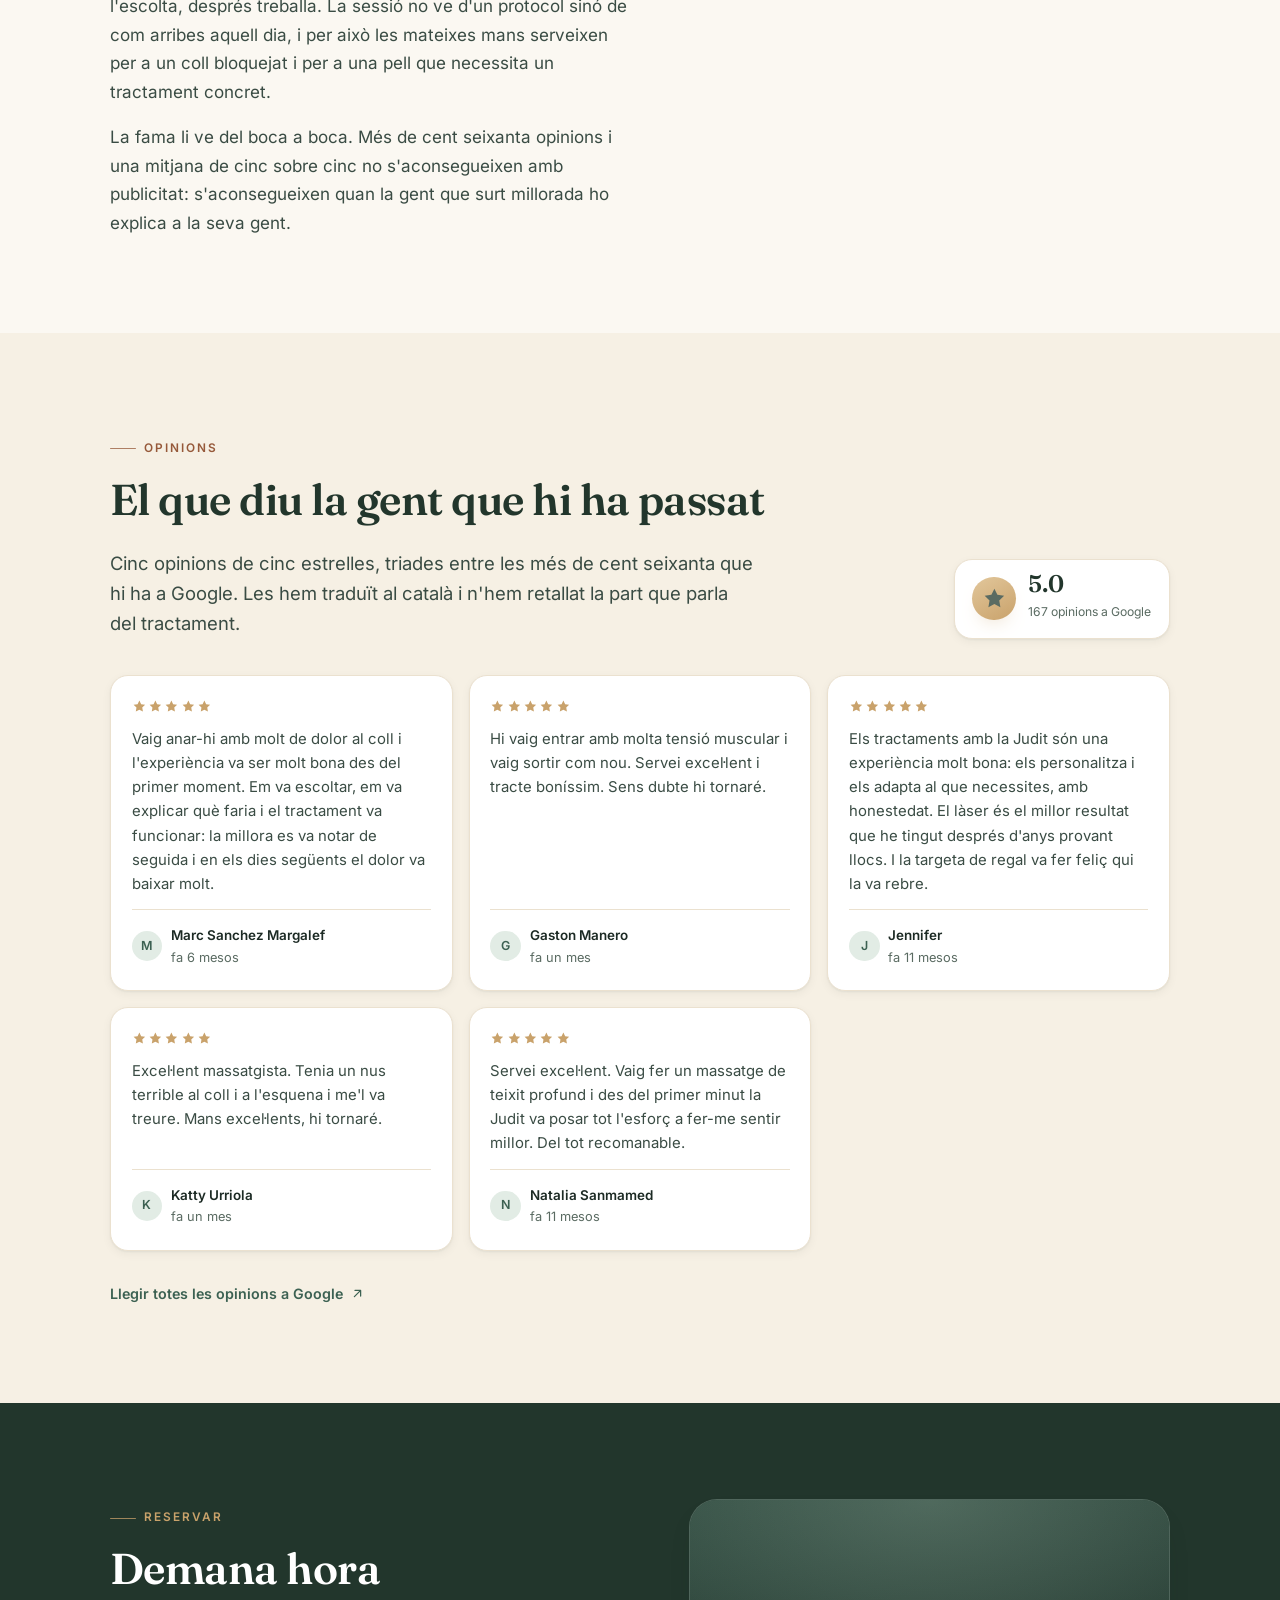
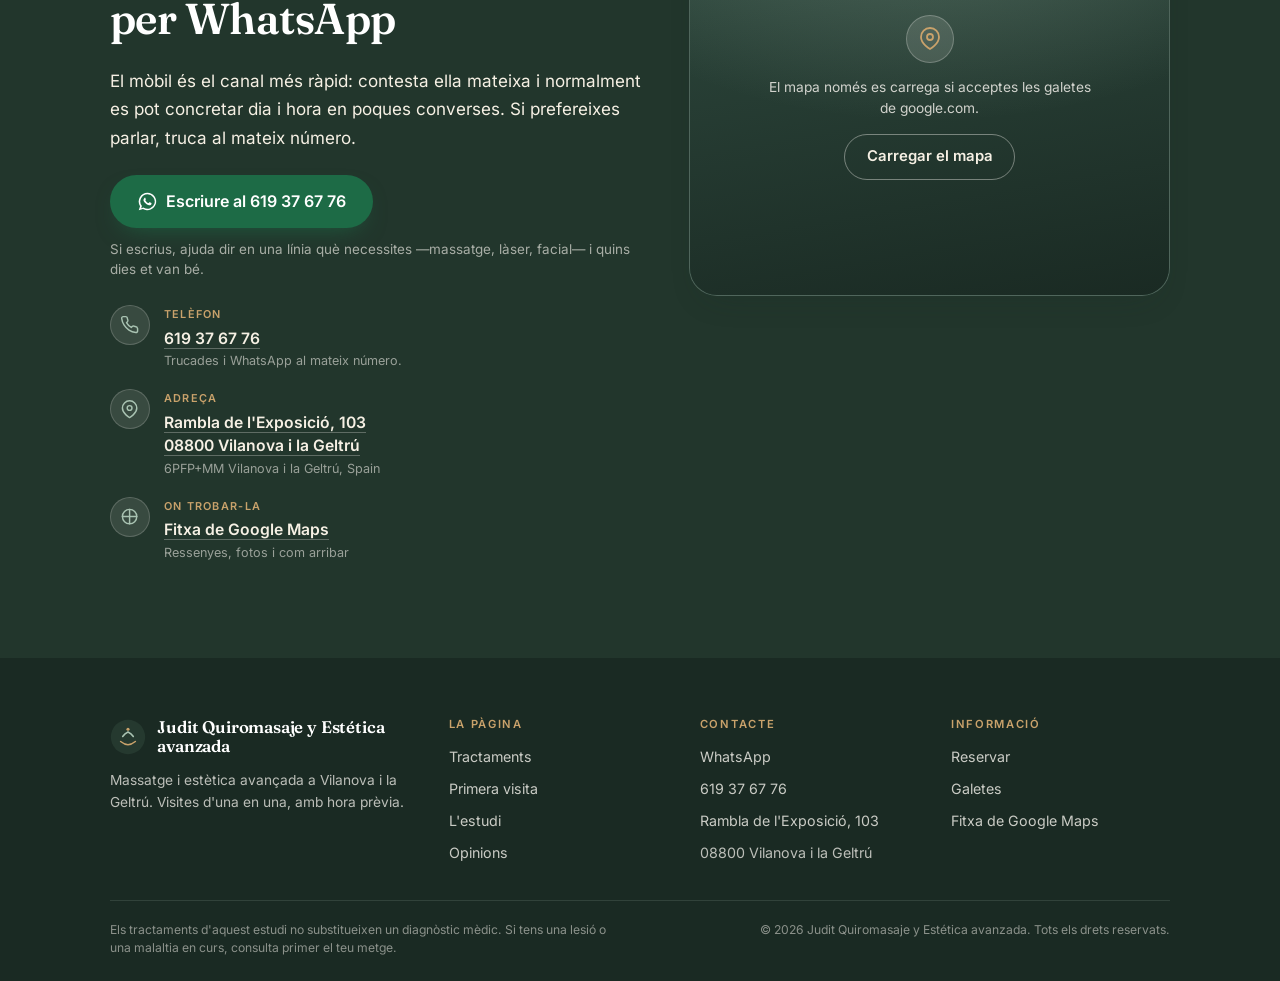
==== commit e2d249c0: "Header: one toolbar row for name, menu and language switch The header put the language switch in the" ====
--- a/index.html
+++ b/index.html
@@ -41,6 +41,7 @@
 <link rel="preload" href="./assets/fonts/fraunces-latin.woff2" as="font" type="font/woff2" crossorigin>
 <link rel="preload" href="./assets/fonts/inter-latin.woff2" as="font" type="font/woff2" crossorigin>
 <link rel="stylesheet" href="./assets/css/components.css">
+<link rel="stylesheet" href="./assets/css/header-tools.css">
 <link rel="stylesheet" href="./assets/css/styles.css">
 <script type="application/ld+json">
 {
@@ -701,5 +702,6 @@
 
 <script src="./assets/js/components.js" defer></script>
 <script src="./assets/js/main.js" defer></script>
+<script src="./assets/js/header-tools.js" defer></script>
 </body>
 </html>
--- a/assets/css/header-tools.css
+++ b/assets/css/header-tools.css
@@ -0,0 +1,164 @@
+/* ==========================================================================
+   Shared header toolbar — one row at every width.
+   Repo: yourdataweb/site-components
+   Vendored into each site at assets/css/header-tools.css and pinned by
+   src/components.lock.
+
+   Anatomy this operates on (built by header-tools.js):
+     <header ...>
+       <div class="wrap">                     existing inner wrapper
+         <a class="brand">[mark]<span class="sm-name">Business</span></a>
+         <nav id="site-nav">…</nav>           drawer on mobile
+         <button class="nav-toggle">…</button>
+         <div class="sm-tools">               created by the script
+           <nav class="langs">…</nav>
+           <button class="nav-toggle">…</button>
+         </div>
+       </div>
+     </header>
+
+   Goal: name, menu button and language switch share one row, vertically centred,
+   with real gutters. The name is the only flexible item, so a long business name
+   truncates instead of pushing the tools onto a second row.
+   ========================================================================== */
+
+/* A header inner that wraps is the original defect: the address line and the
+   switch fell onto a second row and the bar grew to twice its height. Once the
+   toolbar is in place there is one row by construction, so wrapping is off. */
+.has-tools [data-tools] > .wrap,
+.has-tools [data-tools] > .shell,
+.has-tools [data-tools] > .container,
+.has-tools [data-tools][class*="inner"] {
+  flex-wrap: nowrap;
+}
+
+/* The tools container is the anchor: it sits at the right edge of the bar. */
+.sm-tools {
+  display: flex;
+  align-items: center;
+  gap: .5rem;
+  /* Never grows; may shrink only as a last resort. The identity owns the flexible
+     slot, so the row cannot become wider than the viewport. */
+  flex: none;
+  max-width: 100%;
+  margin-left: auto;
+}
+
+/* Anything still marked as "belongs on the bar" is aligned to the same centre line,
+   so a switch left outside .sm-tools cannot drift a few pixels off the button. */
+.has-tools .langs,
+.has-tools .nav-toggle,
+.has-tools .navbtn {
+  align-self: center;
+}
+
+/* The name is the only item allowed to shrink. min-width:0 is what actually lets
+   flex truncate instead of overflowing; without it the text refuses to compress
+   and shoves the tools off the row. */
+.sm-parent-safe {
+  min-width: 0;
+}
+
+.has-tools .sm-name {
+  display: block;
+  min-width: 0;
+  overflow: hidden;
+  text-overflow: ellipsis;
+  white-space: nowrap;
+}
+
+/* The identity link wraps the mark and the name; it must be able to shrink while
+   the mark itself never does. Sites that put `margin-right: auto` on the brand to
+   push the switch away are neutralised: the toolbar owns that spacing now, and the
+   leftover margin was what made one header 98px tall. */
+.has-tools .sm-name {
+  /* A long single word ("BRASPAÑA") contributes its full width as min-content and
+     forces the row wider. Capping it is what lets the toolbar keep its place. */
+  max-width: 100%;
+}
+
+.has-tools .brand,
+.has-tools .identity,
+.has-tools .marchio,
+.has-tools .logo,
+.has-tools .mark,
+.has-tools .sign {
+  margin-right: 0;
+}
+.has-tools .sm-name {
+  /* A long single word ("BRASPAÑA") contributes its full width as min-content and
+     forces the row wider. Capping it is what lets the toolbar keep its place. */
+  max-width: 100%;
+}
+
+.has-tools .brand,
+.has-tools .identity,
+.has-tools .marchio,
+.has-tools .logo,
+.has-tools .sign {
+  flex: 1 1 auto;
+  min-width: 0;
+}
+
+.has-tools .sm-mark,
+.has-tools .brand__mark,
+.has-tools .identity__mark,
+.has-tools .marchio__mark,
+.has-tools .logo__mark,
+.has-tools .mark__mark,
+.has-tools .sign__mark,
+.has-tools .brand-mark {
+  flex: none;
+}
+
+/* ---------------------------------------------------------------- mobile
+   Below the drawer breakpoint the bar carries three things in ~330 px of space:
+   prune the name to one line at a smaller size, keep the mark visible, and keep
+   the switch on 30 px so it lines up with a 38 px button without dominating. */
+@media (max-width: 860px) {
+  /* The address strip repeats the footer and the contact block; on a phone it is
+     what pushes the bar down and leaves the tools on a second line. */
+  .sm-strip-note {
+    display: none;
+  }
+
+  /* A phone link in the bar is redundant next to a call button in the hero and in
+     the contact block, and it is the widest thing in the toolbar. Drop it before
+     it costs the business its name. */
+  .sm-tools .head-phone,
+  .sm-tools .topbar__tel,
+  .sm-tools .header-phone {
+    display: none;
+  }
+
+  .has-tools .brand__sub,
+  .has-tools .identity__sub,
+  .has-tools .marchio__sub,
+  .has-tools .logo__sub,
+  .has-tools .mark__sub,
+  .has-tools .sign__sub,
+  .has-tools .brand-sub {
+    display: none;
+  }
+
+  .has-tools .sm-name {
+    font-size: 1rem;
+    line-height: 1.2;
+  }
+
+  .sm-tools {
+    gap: .4rem;
+  }
+}
+
+/* Very narrow: the mark plus a 6-character name plus two controls is the floor.
+   Tighten gutters rather than dropping the language switch — a visitor with a
+   phone is exactly who needs it. */
+@media (max-width: 380px) {
+  .sm-tools {
+    gap: .3rem;
+  }
+  .has-tools .sm-name {
+    font-size: .92rem;
+  }
+}
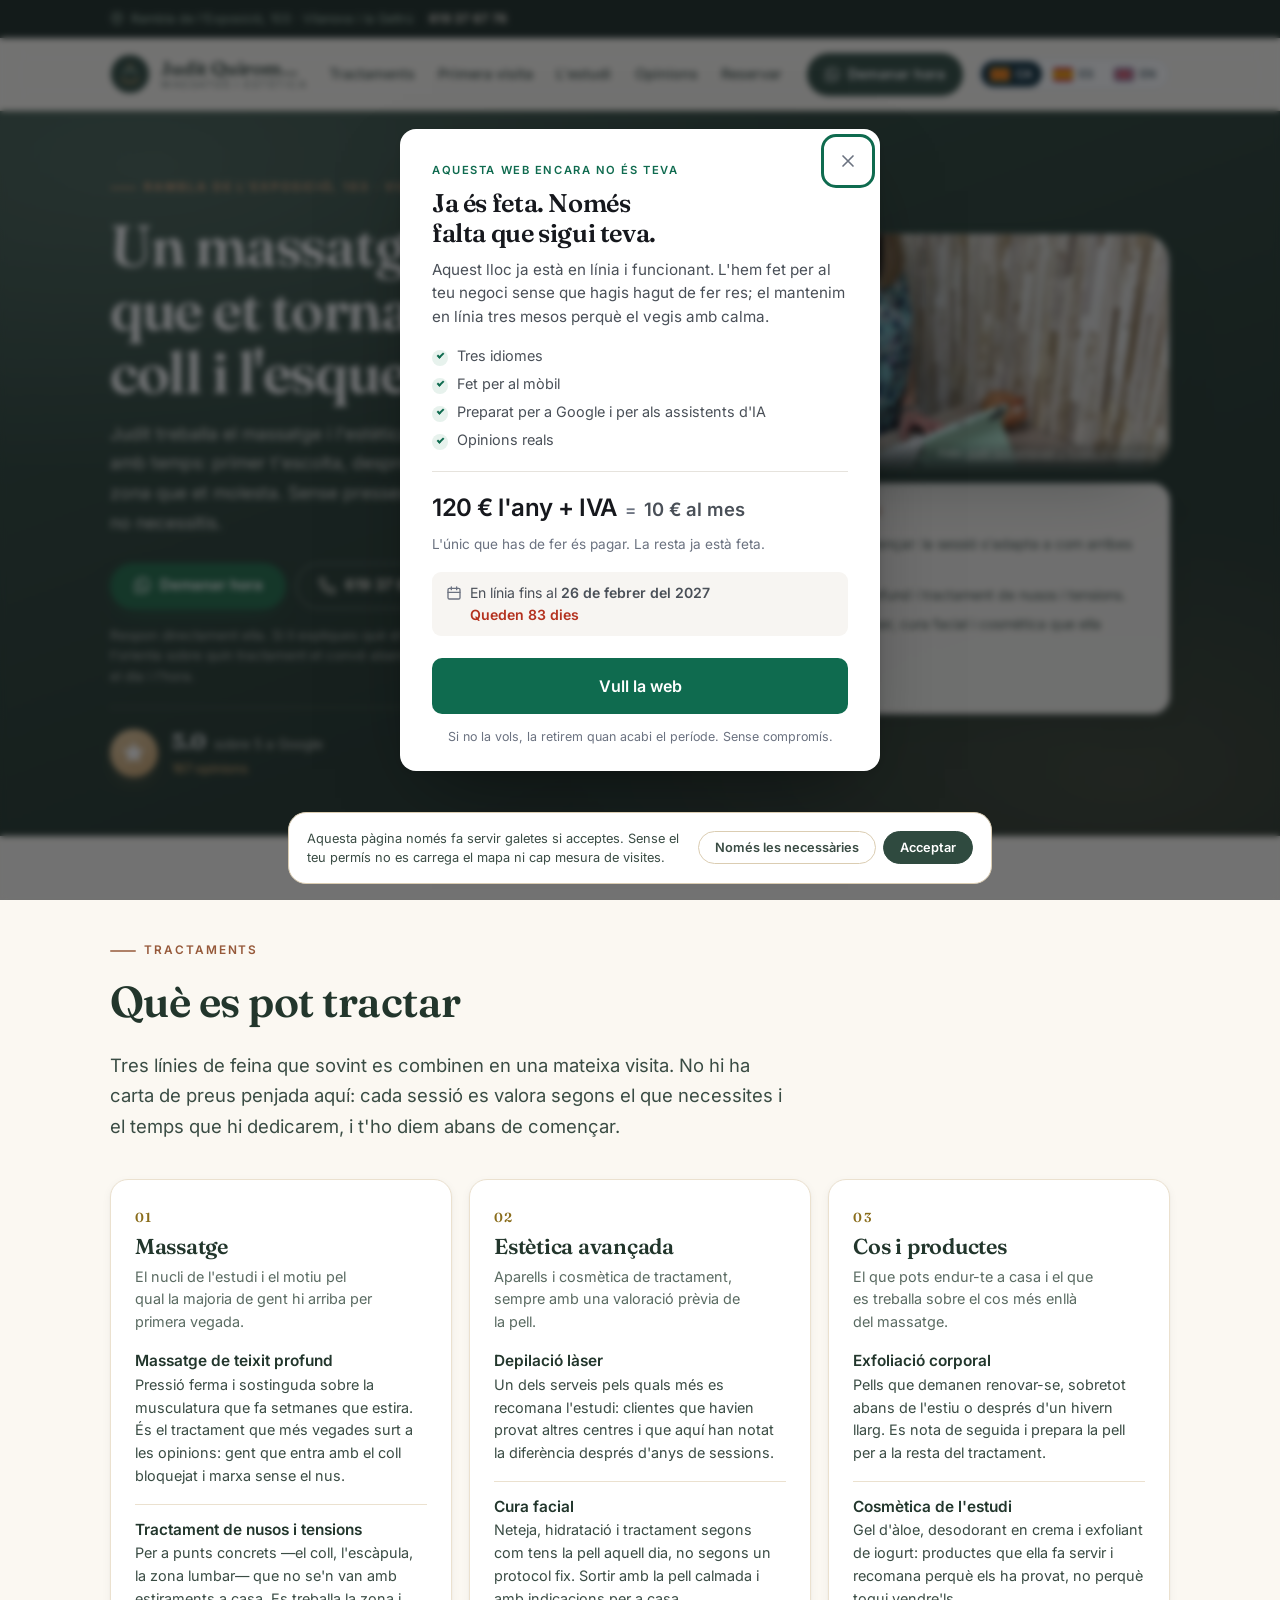
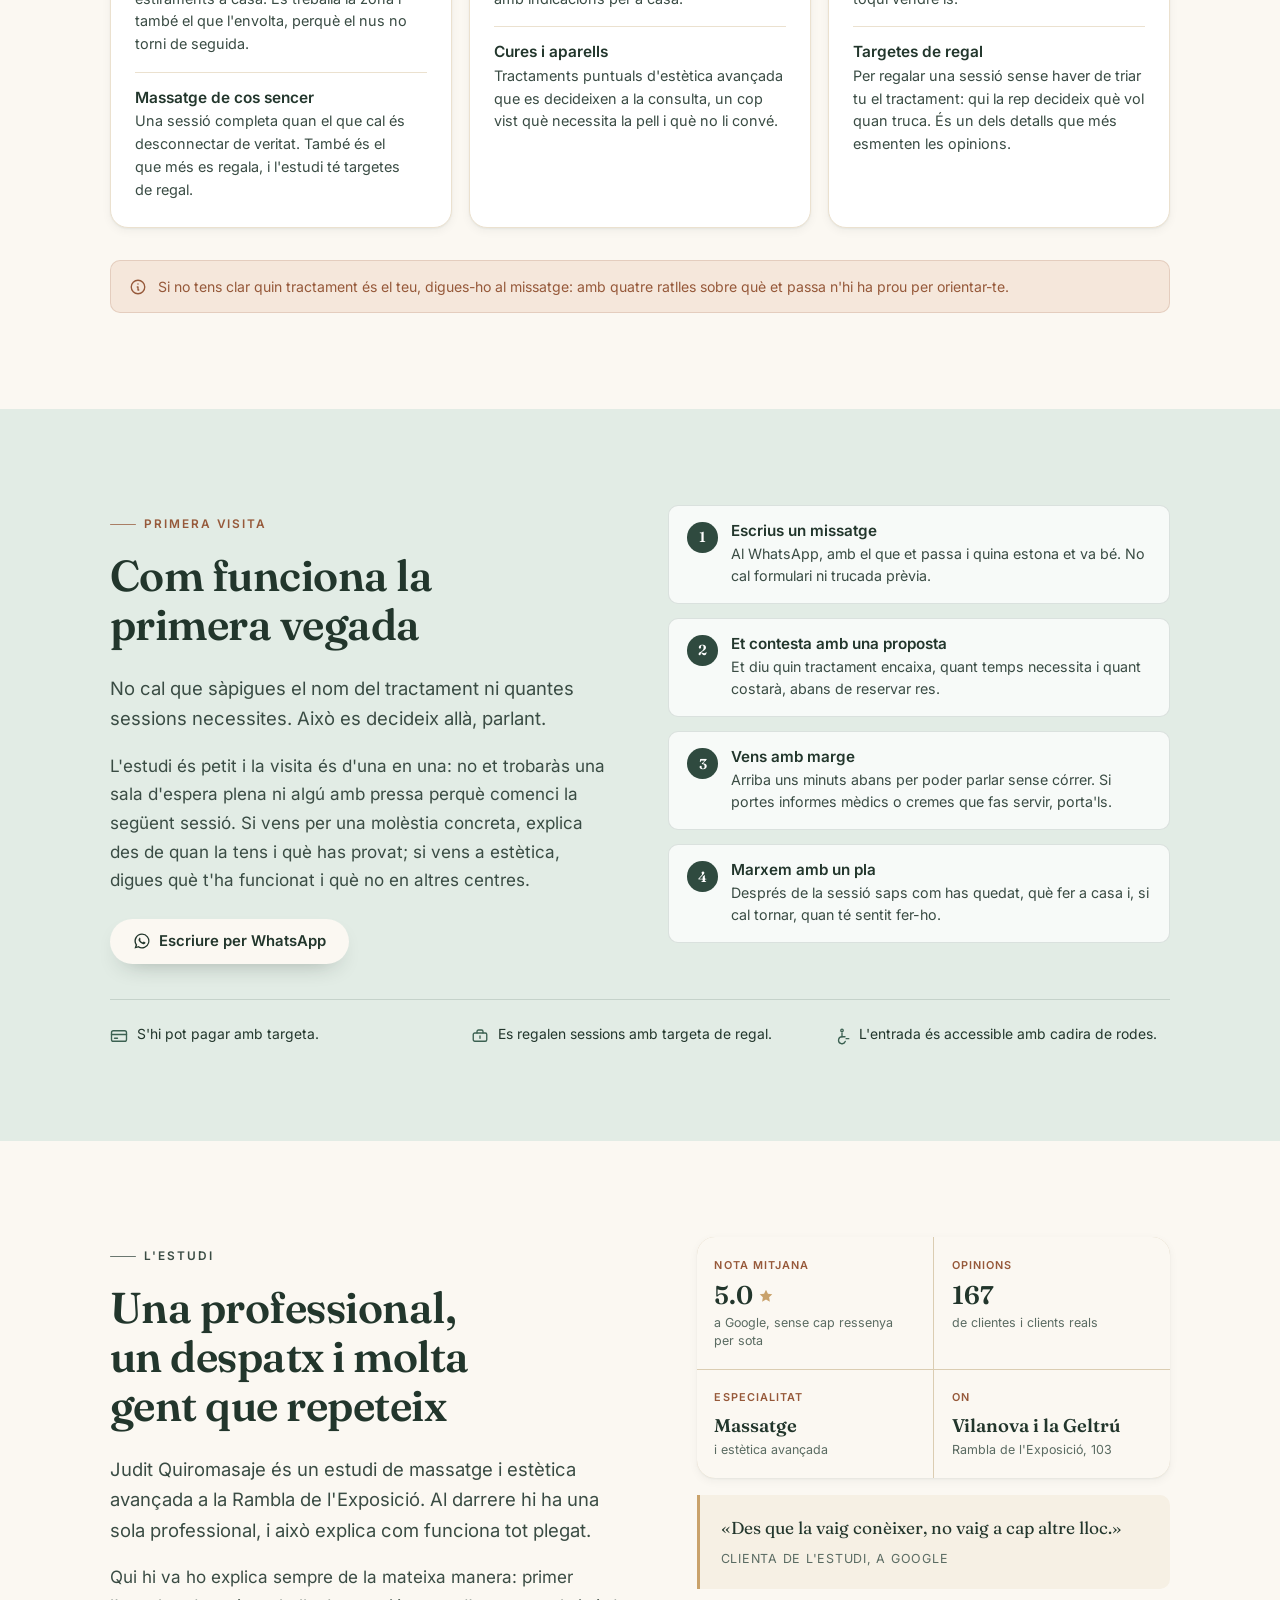
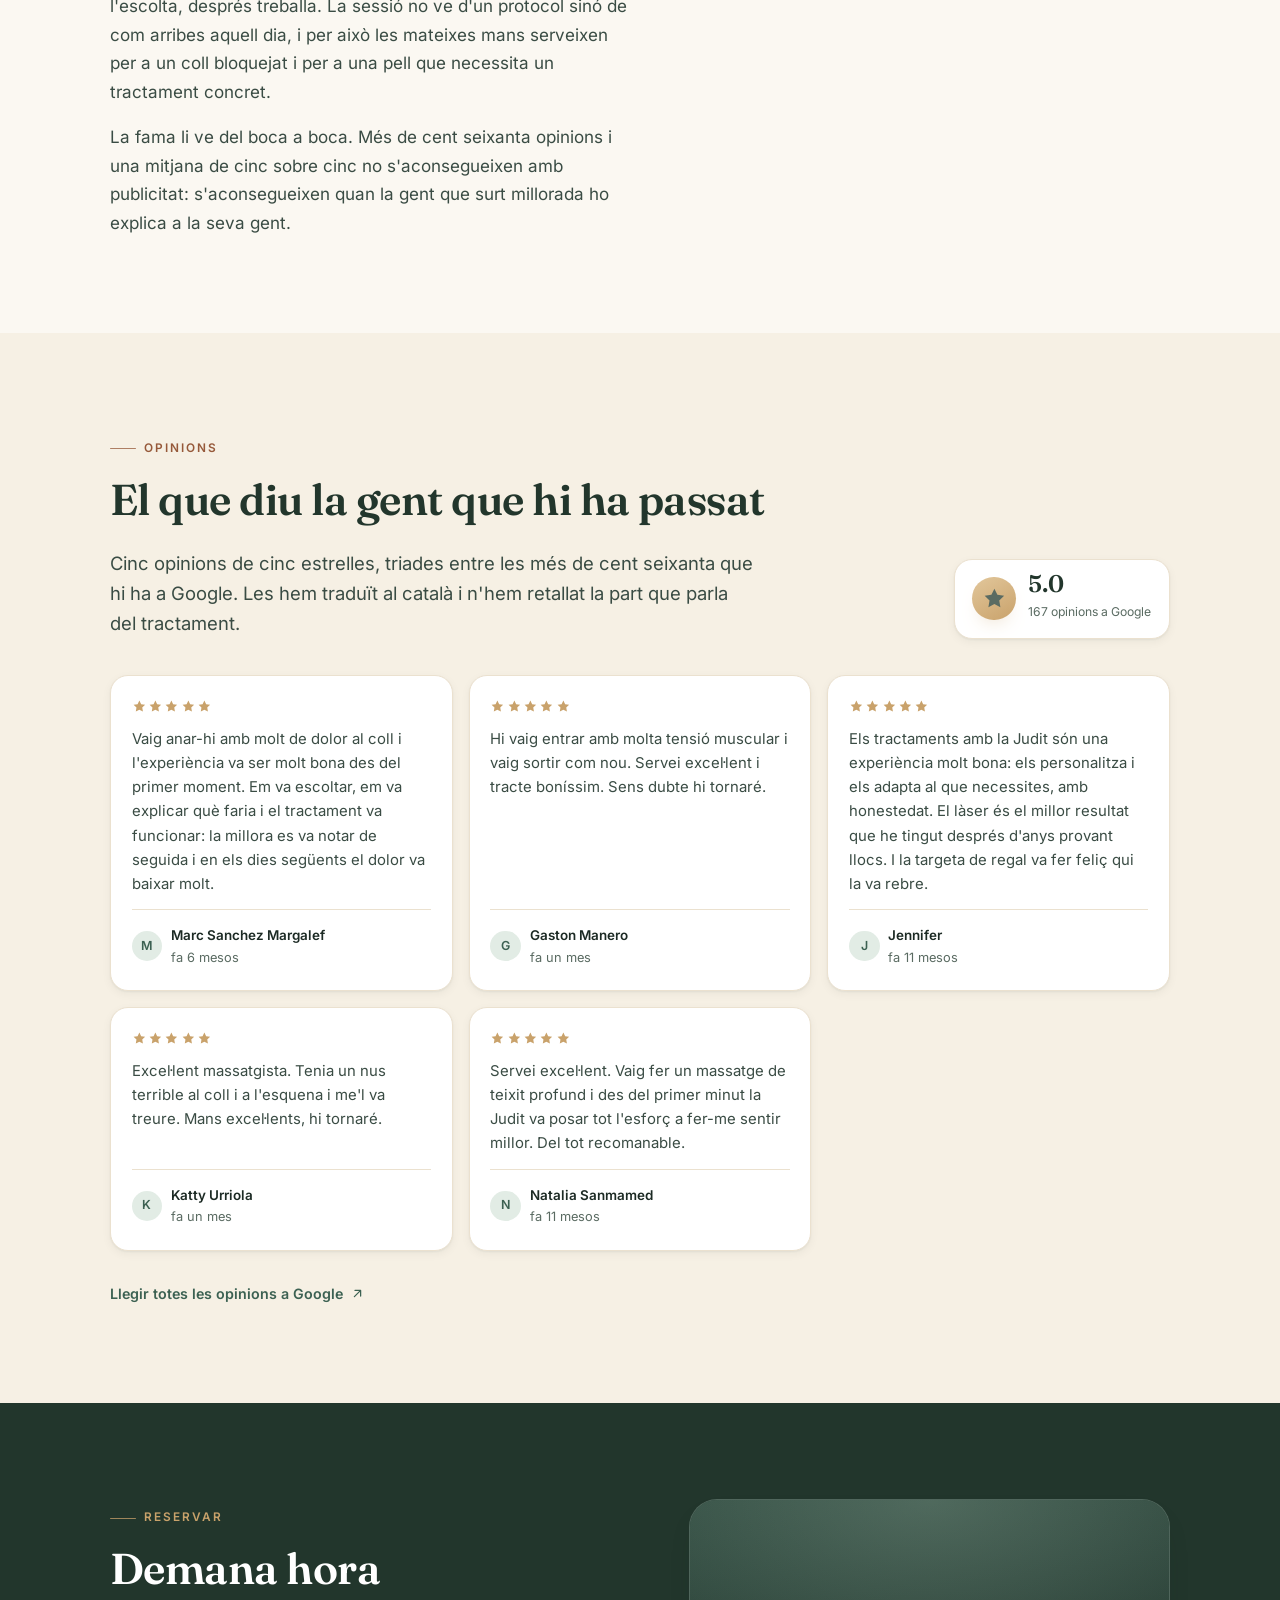
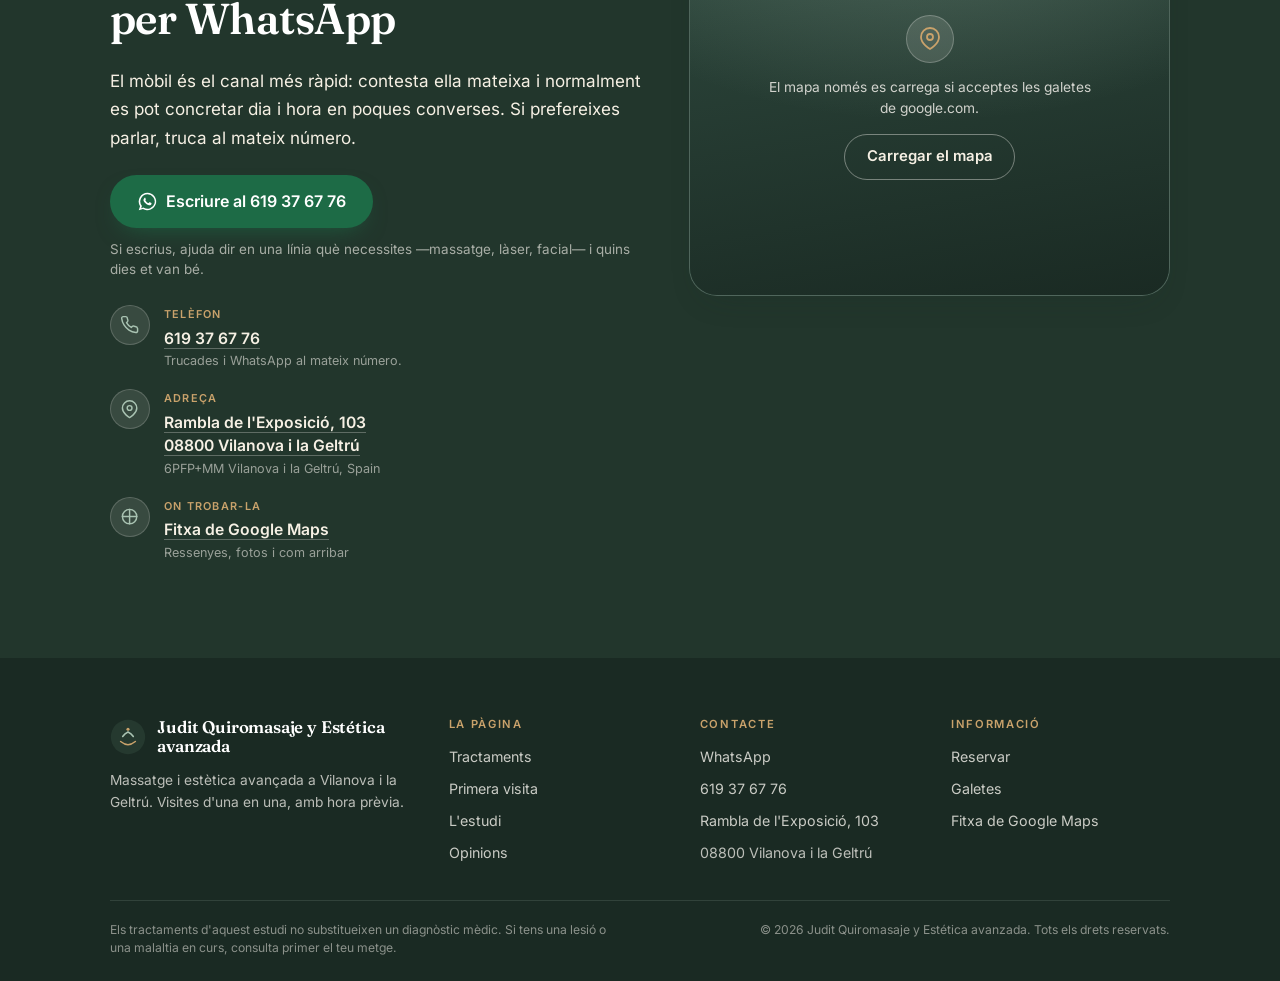
==== commit 444319f3: "Offer panel: state the offer, take the decision Adds the branded offer dialog to every site: what th" ====
--- a/index.html
+++ b/index.html
@@ -43,6 +43,8 @@
 <link rel="stylesheet" href="./assets/css/components.css">
 <link rel="stylesheet" href="./assets/css/header-tools.css">
 <link rel="stylesheet" href="./assets/css/styles.css">
+<link rel="stylesheet" href="./assets/css/offer-panel.css">
+
 <script type="application/ld+json">
 {
   "@context": "https://schema.org",
@@ -702,6 +704,10 @@
 
 <script src="./assets/js/components.js" defer></script>
 <script src="./assets/js/main.js" defer></script>
+
+<script type="application/json" id="sm-offer-config">{"offerEnds":"2027-02-26","offerEndsLabel":"26 de febrer del 2027","buyUrl":"","offerEmail":"","phoneE164":"+34619376776","copy":{"kicker":"Aquesta web encara no és teva","title":"Ja és feta. Només falta que sigui teva.","lead":"Aquest lloc ja està en línia i funcionant. L'hem fet per al teu negoci sense que hagis hagut de fer res; el mantenim en línia tres mesos perquè el vegis amb calma.","features":["Tres idiomes","Fet per al mòbil","Preparat per a Google i per als assistents d'IA","Opinions reals"],"priceYear":"120 € l'any + IVA","priceMonth":"10 € al mes","priceNote":"L'únic que has de fer és pagar. La resta ja està feta.","until":"En línia fins al","days":"Queden {n} dies","cta":"Vull la web","buy":"Vull la web","buyPhone":"Truca i queda-te-la","contact":"Parla amb nosaltres","call":"Truca'ns","close":"Tanca","pill":"Aquesta web encara no és teva","foot":"Si no la vols, la retirem quan acabi el període. Sense compromís."}}</script>
+<script src="./assets/js/offer-panel.js" defer></script>
+
 <script src="./assets/js/header-tools.js" defer></script>
 </body>
 </html>
--- a/assets/css/offer-panel.css
+++ b/assets/css/offer-panel.css
@@ -0,0 +1,313 @@
+/* ==========================================================================
+   Offer panel — the conversion surface for a site that is live but unbought.
+   Repo: yourdataweb/site-components
+   Vendored into each site at assets/css/offer-panel.css and pinned by
+   src/components.lock.
+
+   Colour strategy, and why:
+   - The site's own accent stays on the site. The panel uses a single high-contrast
+     action colour for the primary CTA and nothing else, so the eye has exactly one
+     place to go. Two competing accents is the most common reason a dialog gets read
+     and not acted on.
+   - The primary CTA is the only element on the panel with a filled background. The
+     secondary is a quiet outline: it must be findable, not tempting.
+   - Urgency is carried by a warm red *only* on the deadline line, never on the CTA.
+     A red button reads as error; a red date reads as a deadline.
+
+   The panel is an overlay, never the page: it can be closed and the site content is
+   untouched underneath.
+   ========================================================================== */
+
+html.sm-offer-open,
+html.sm-offer-open body {
+  overflow: hidden;
+}
+
+/* The cookie notice is a legal surface and must stay reachable while the panel is
+   open: a visitor cannot be asked to accept or decline tracking behind a modal. It
+   is raised above the backdrop and the panel never covers its bottom edge. */
+html.sm-offer-open #cookiebar,
+html.sm-offer-open .cookiebar,
+html.sm-offer-open #cookie-banner {
+  z-index: 300;
+}
+
+.sm-offer {
+  --offer-ink: #16181d;
+  --offer-ink-soft: #4a5058;
+  --offer-muted: #6b7280;
+  --offer-paper: #ffffff;
+  --offer-line: #e6e3dd;
+  --offer-action: #0f6b4f;      /* one action colour, WCAG AA on white at 5.9:1 */
+  --offer-action-hover: #0b5440;
+  --offer-urgent: #b4321f;      /* deadline only */
+
+  position: fixed;
+  inset: 0;
+  z-index: 200;
+  display: flex;
+  align-items: center;
+  justify-content: center;
+  padding: 1rem;
+  font-family: Inter, -apple-system, BlinkMacSystemFont, "Segoe UI", Roboto, sans-serif;
+  -webkit-font-smoothing: antialiased;
+}
+
+.sm-offer__backdrop {
+  position: absolute;
+  inset: 0;
+  background: rgba(16, 18, 22, .58);
+  backdrop-filter: blur(3px);
+}
+
+.sm-offer__panel {
+  position: relative;
+  width: min(100%, 30rem);
+  max-height: calc(100vh - 2rem);
+  overflow-y: auto;
+  background: var(--offer-paper);
+  color: var(--offer-ink);
+  border-radius: 16px;
+  padding: 2rem 2rem 1.5rem;
+  box-shadow: 0 30px 80px -32px rgba(0, 0, 0, .55), 0 2px 8px rgba(0, 0, 0, .10);
+  animation: sm-offer-in .28s cubic-bezier(.22, 1, .36, 1);
+}
+
+@keyframes sm-offer-in {
+  from { opacity: 0; transform: translateY(12px) scale(.985); }
+  to   { opacity: 1; transform: none; }
+}
+@media (prefers-reduced-motion: reduce) {
+  .sm-offer__panel { animation: none; }
+}
+
+/* Close: top-right, 44px hit area, muted but not hidden. */
+.sm-offer__close {
+  position: absolute;
+  top: .6rem;
+  right: .6rem;
+  width: 44px;
+  height: 44px;
+  display: inline-flex;
+  align-items: center;
+  justify-content: center;
+  border: 0;
+  border-radius: 10px;
+  background: transparent;
+  color: var(--offer-muted);
+  cursor: pointer;
+}
+.sm-offer__close:hover { background: #f3f1ed; color: var(--offer-ink); }
+.sm-offer__close:focus-visible { outline: 3px solid var(--offer-action); outline-offset: 2px; }
+
+.sm-offer__kicker {
+  margin: 0 0 .55rem;
+  font-size: .7rem;
+  font-weight: 700;
+  letter-spacing: .14em;
+  text-transform: uppercase;
+  color: var(--offer-action);
+}
+
+.sm-offer__title {
+  margin: 0 0 .6rem;
+  font-family: Fraunces, Georgia, serif;
+  font-size: 1.6rem;
+  line-height: 1.15;
+  letter-spacing: -.015em;
+  color: var(--offer-ink);
+  padding-right: 2rem;
+}
+
+.sm-offer__lead {
+  margin: 0 0 1.1rem;
+  font-size: .95rem;
+  line-height: 1.55;
+  color: var(--offer-ink-soft);
+}
+
+/* Feature list: scannable, checkmarks, no icons fighting for attention. */
+.sm-offer__features {
+  margin: 0 0 1.25rem;
+  padding: 0;
+  list-style: none;
+  display: grid;
+  gap: .45rem;
+}
+.sm-offer__feature {
+  position: relative;
+  padding-left: 1.55rem;
+  font-size: .9rem;
+  line-height: 1.45;
+  color: var(--offer-ink-soft);
+}
+.sm-offer__feature::before {
+  content: "";
+  position: absolute;
+  left: 0;
+  top: .28rem;
+  width: 1rem;
+  height: 1rem;
+  border-radius: 50%;
+  background: #e7f2ed;
+}
+.sm-offer__feature::after {
+  content: "";
+  position: absolute;
+  left: .29rem;
+  top: .47rem;
+  width: .42rem;
+  height: .24rem;
+  border-left: 2px solid var(--offer-action);
+  border-bottom: 2px solid var(--offer-action);
+  transform: rotate(-45deg);
+}
+
+/* Price: the yearly figure and its monthly equivalent bound by an equals sign, so
+   they cannot be read as two separate charges. */
+.sm-offer__price {
+  display: flex;
+  align-items: baseline;
+  flex-wrap: wrap;
+  gap: .5rem;
+  padding: 1rem 0 .2rem;
+  border-top: 1px solid var(--offer-line);
+}
+.sm-offer__price-year {
+  font-size: 1.5rem;
+  font-weight: 700;
+  letter-spacing: -.02em;
+  color: var(--offer-ink);
+}
+.sm-offer__price-eq {
+  font-size: 1.05rem;
+  font-weight: 700;
+  color: var(--offer-muted);
+}
+.sm-offer__price-month {
+  font-size: 1.15rem;
+  font-weight: 600;
+  color: var(--offer-ink-soft);
+}
+.sm-offer__price-note {
+  margin: .1rem 0 0;
+  font-size: .85rem;
+  color: var(--offer-muted);
+}
+
+/* Deadline: warm red, the only place colour is allowed to alarm. */
+.sm-offer__meta {
+  display: flex;
+  align-items: flex-start;
+  gap: .5rem;
+  margin: 1rem 0 0;
+  padding: .7rem .85rem;
+  background: #f7f5f2;
+  border-radius: 9px;
+  font-size: .88rem;
+  line-height: 1.4;
+  color: var(--offer-ink-soft);
+}
+.sm-offer__meta svg { flex: none; margin-top: .1rem; color: var(--offer-muted); }
+.sm-offer__meta.is-urgent { background: #fdf1ee; color: #6d2318; }
+.sm-offer__meta.is-urgent svg { color: var(--offer-urgent); }
+.sm-offer__meta strong { color: inherit; }
+.sm-offer__days { display: block; font-weight: 600; color: var(--offer-urgent); margin-top: .15rem; }
+
+/* Actions: one filled, one outline. */
+.sm-offer__actions {
+  display: grid;
+  gap: .6rem;
+  margin-top: 1.4rem;
+}
+.sm-offer__cta {
+  display: inline-flex;
+  align-items: center;
+  justify-content: center;
+  min-height: 52px;
+  padding: .9rem 1.25rem;
+  border-radius: 10px;
+  background: var(--offer-action);
+  color: #fff;
+  font-size: 1rem;
+  font-weight: 700;
+  text-decoration: none;
+  transition: background-color .15s ease;
+}
+.sm-offer__cta:hover { background: var(--offer-action-hover); }
+.sm-offer__cta:focus-visible { outline: 3px solid var(--offer-action); outline-offset: 3px; }
+
+.sm-offer__secondary {
+  display: inline-flex;
+  align-items: center;
+  justify-content: center;
+  min-height: 46px;
+  padding: .7rem 1.25rem;
+  border: 1px solid var(--offer-line);
+  border-radius: 10px;
+  color: var(--offer-ink);
+  font-size: .93rem;
+  font-weight: 600;
+  text-decoration: none;
+}
+.sm-offer__secondary:hover { background: #f7f5f2; }
+.sm-offer__secondary:focus-visible { outline: 3px solid var(--offer-action); outline-offset: 3px; }
+
+.sm-offer__foot {
+  margin: .9rem 0 0;
+  font-size: .78rem;
+  line-height: 1.45;
+  color: var(--offer-muted);
+  text-align: center;
+}
+
+/* ---------------------------------------------------------------- mobile
+   Full-height sheet on a phone: the desktop dialog wastes the space it has and
+   pushes the CTA below the fold once the feature list wraps. */
+@media (max-width: 560px) {
+  .sm-offer { padding: 0; align-items: flex-end; }
+  .sm-offer__panel {
+    width: 100%;
+    max-height: 92vh;
+    border-radius: 18px 18px 0 0;
+    padding: 1.6rem 1.25rem 1.25rem;
+    animation: sm-offer-up .3s cubic-bezier(.22, 1, .36, 1);
+  }
+  @keyframes sm-offer-up {
+    from { opacity: 0; transform: translateY(24px); }
+    to   { opacity: 1; transform: none; }
+  }
+  .sm-offer__title { font-size: 1.35rem; }
+  .sm-offer__price-year { font-size: 1.3rem; }
+}
+
+/* ---------------------------------------------------------------- pill
+   After closing: small, low-contrast, bottom-left, out of the thumb's path. */
+/* `body >` is deliberate: a site stylesheet can define a generic `.sm-offer-pill`
+   or reset `position` on buttons, and the last-loaded rule wins. Anchoring the
+   selector keeps the pill fixed to the viewport instead of landing in normal flow
+   at the bottom of the document, where it is unclickable. */
+body > .sm-offer-pill {
+  position: fixed !important;
+  left: 1rem;
+  bottom: 1rem;
+  z-index: 190;
+  display: inline-flex;
+  align-items: center;
+  gap: .45rem;
+  max-width: calc(100vw - 2rem);
+  padding: .6rem .9rem;
+  border: 1px solid #ddd8cf;
+  border-radius: 999px;
+  background: rgba(255, 255, 255, .96);
+  color: #16181d;
+  font-family: Inter, -apple-system, BlinkMacSystemFont, "Segoe UI", Roboto, sans-serif;
+  font-size: .82rem;
+  font-weight: 600;
+  line-height: 1.2;
+  cursor: pointer;
+  box-shadow: 0 6px 20px -10px rgba(0, 0, 0, .35);
+}
+.sm-offer-pill:hover { background: #fff; }
+.sm-offer-pill:focus-visible { outline: 3px solid #0f6b4f; outline-offset: 2px; }
+.sm-offer-pill svg { flex: none; color: #0f6b4f; }
